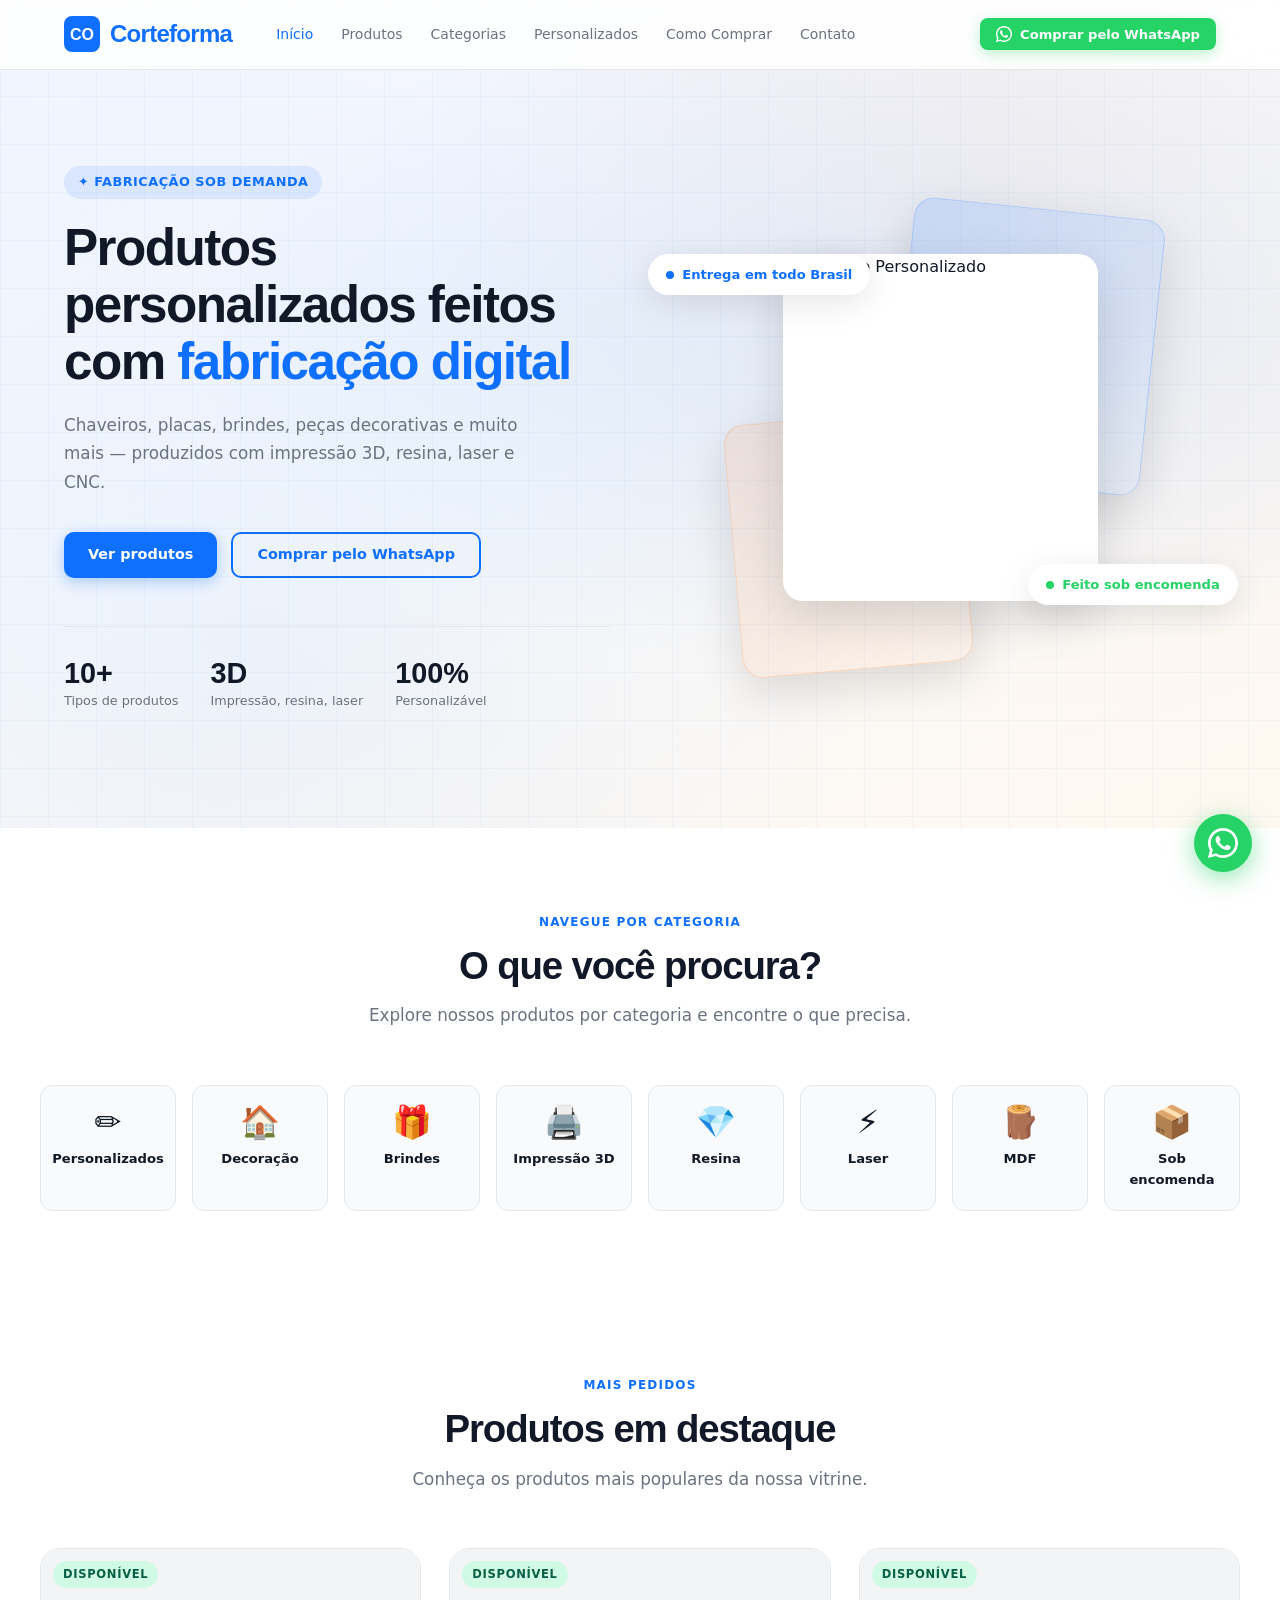
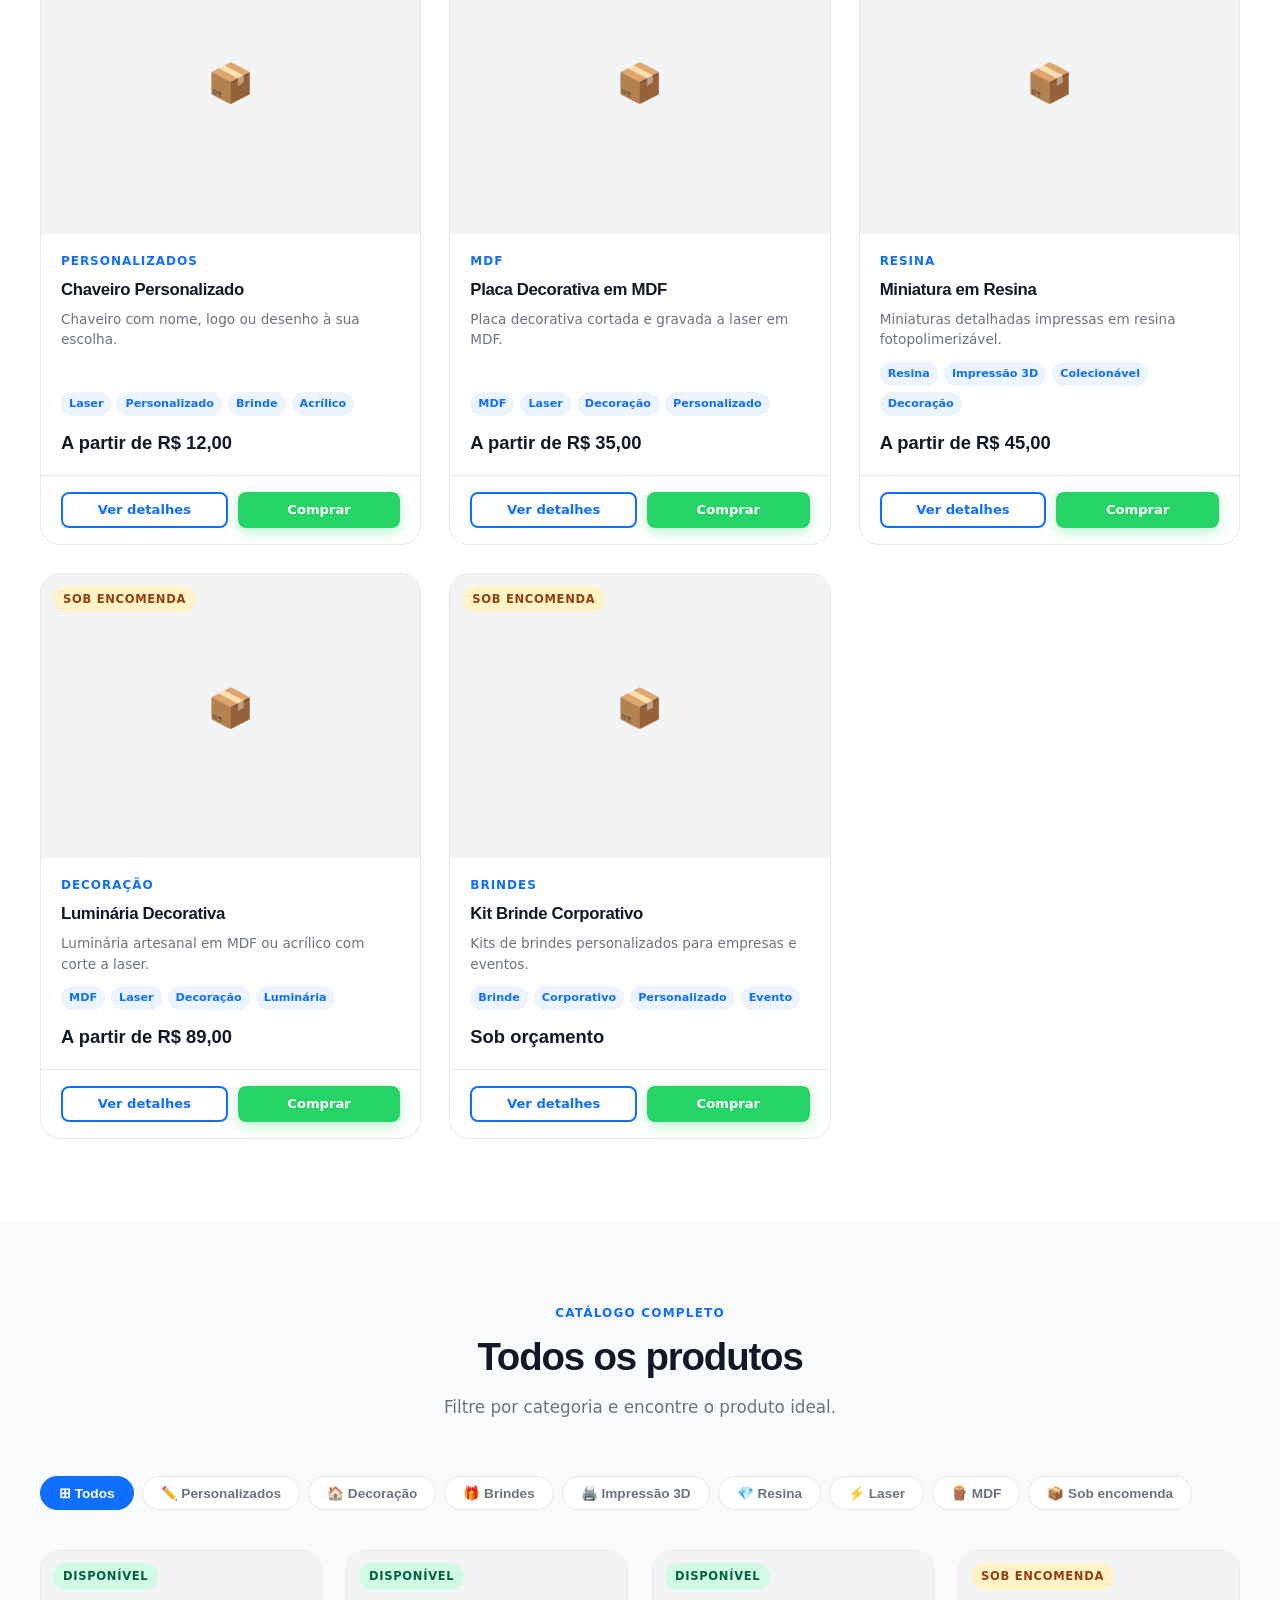
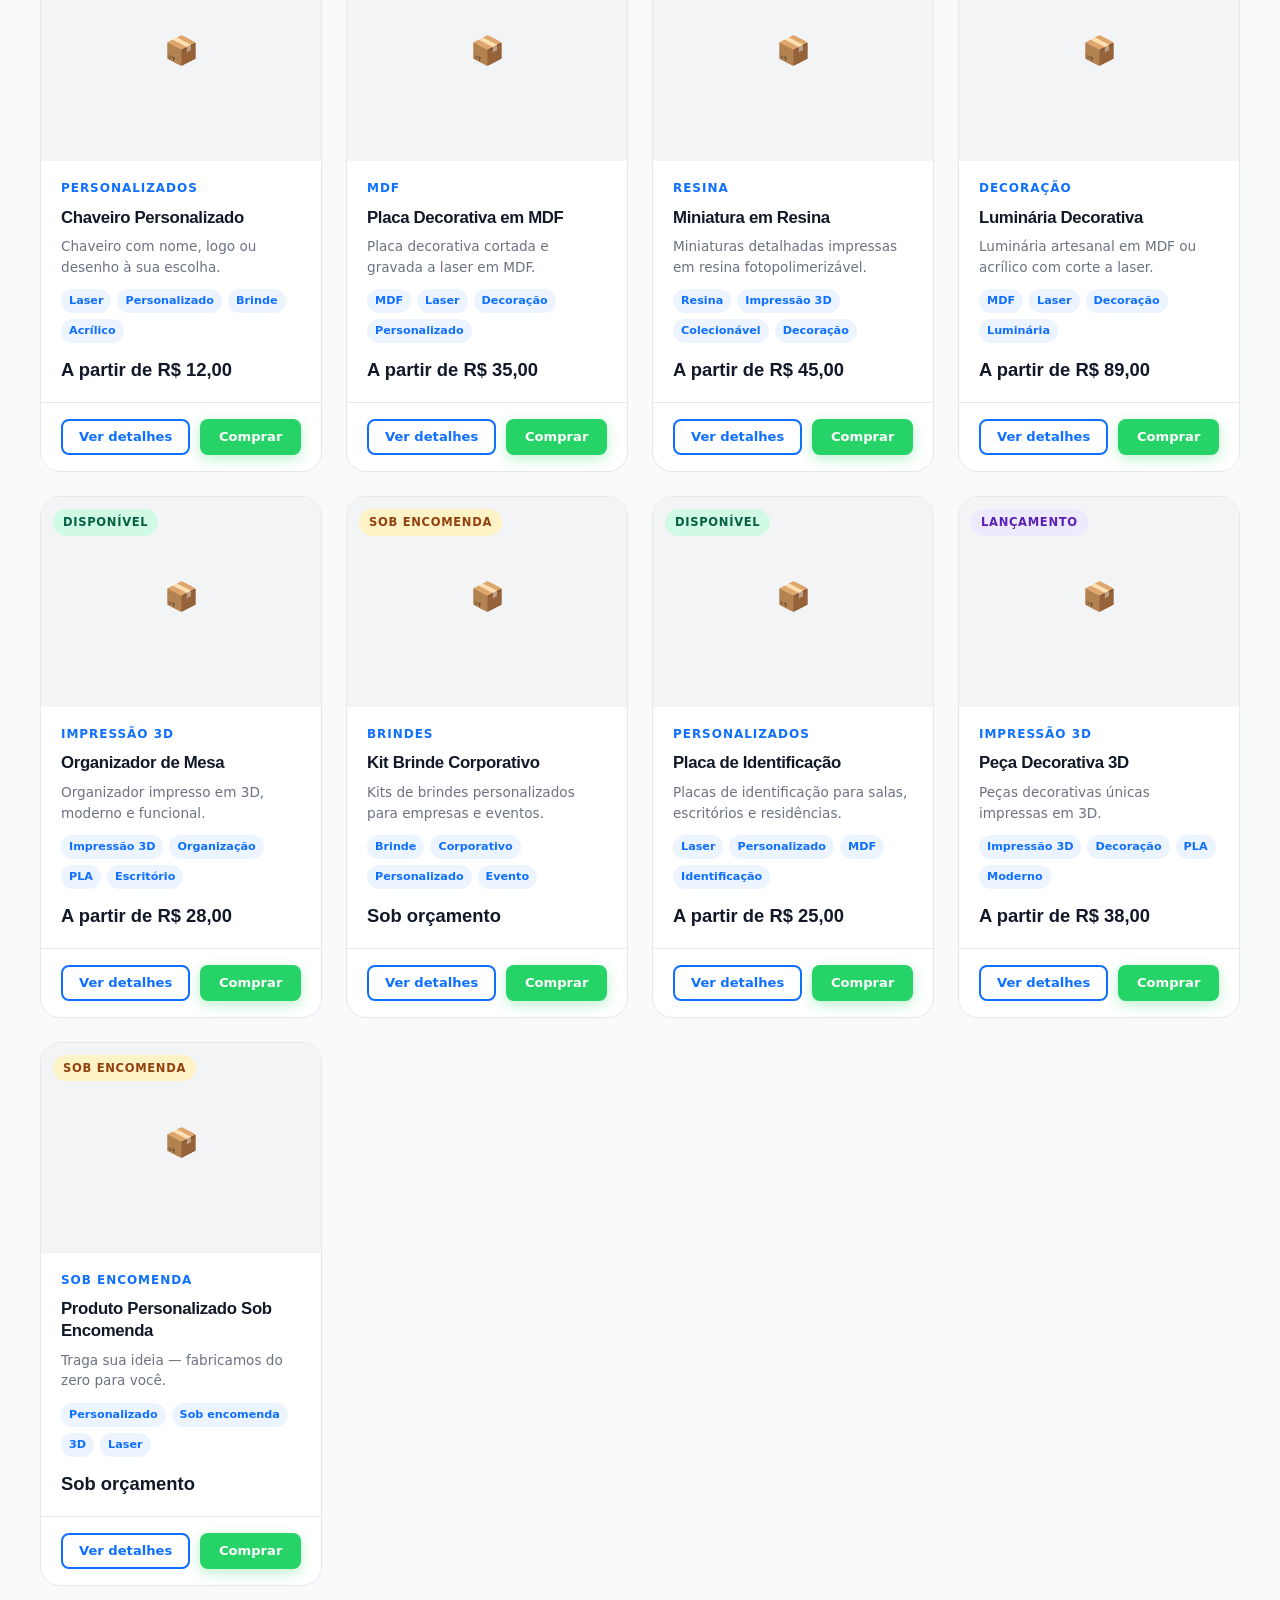
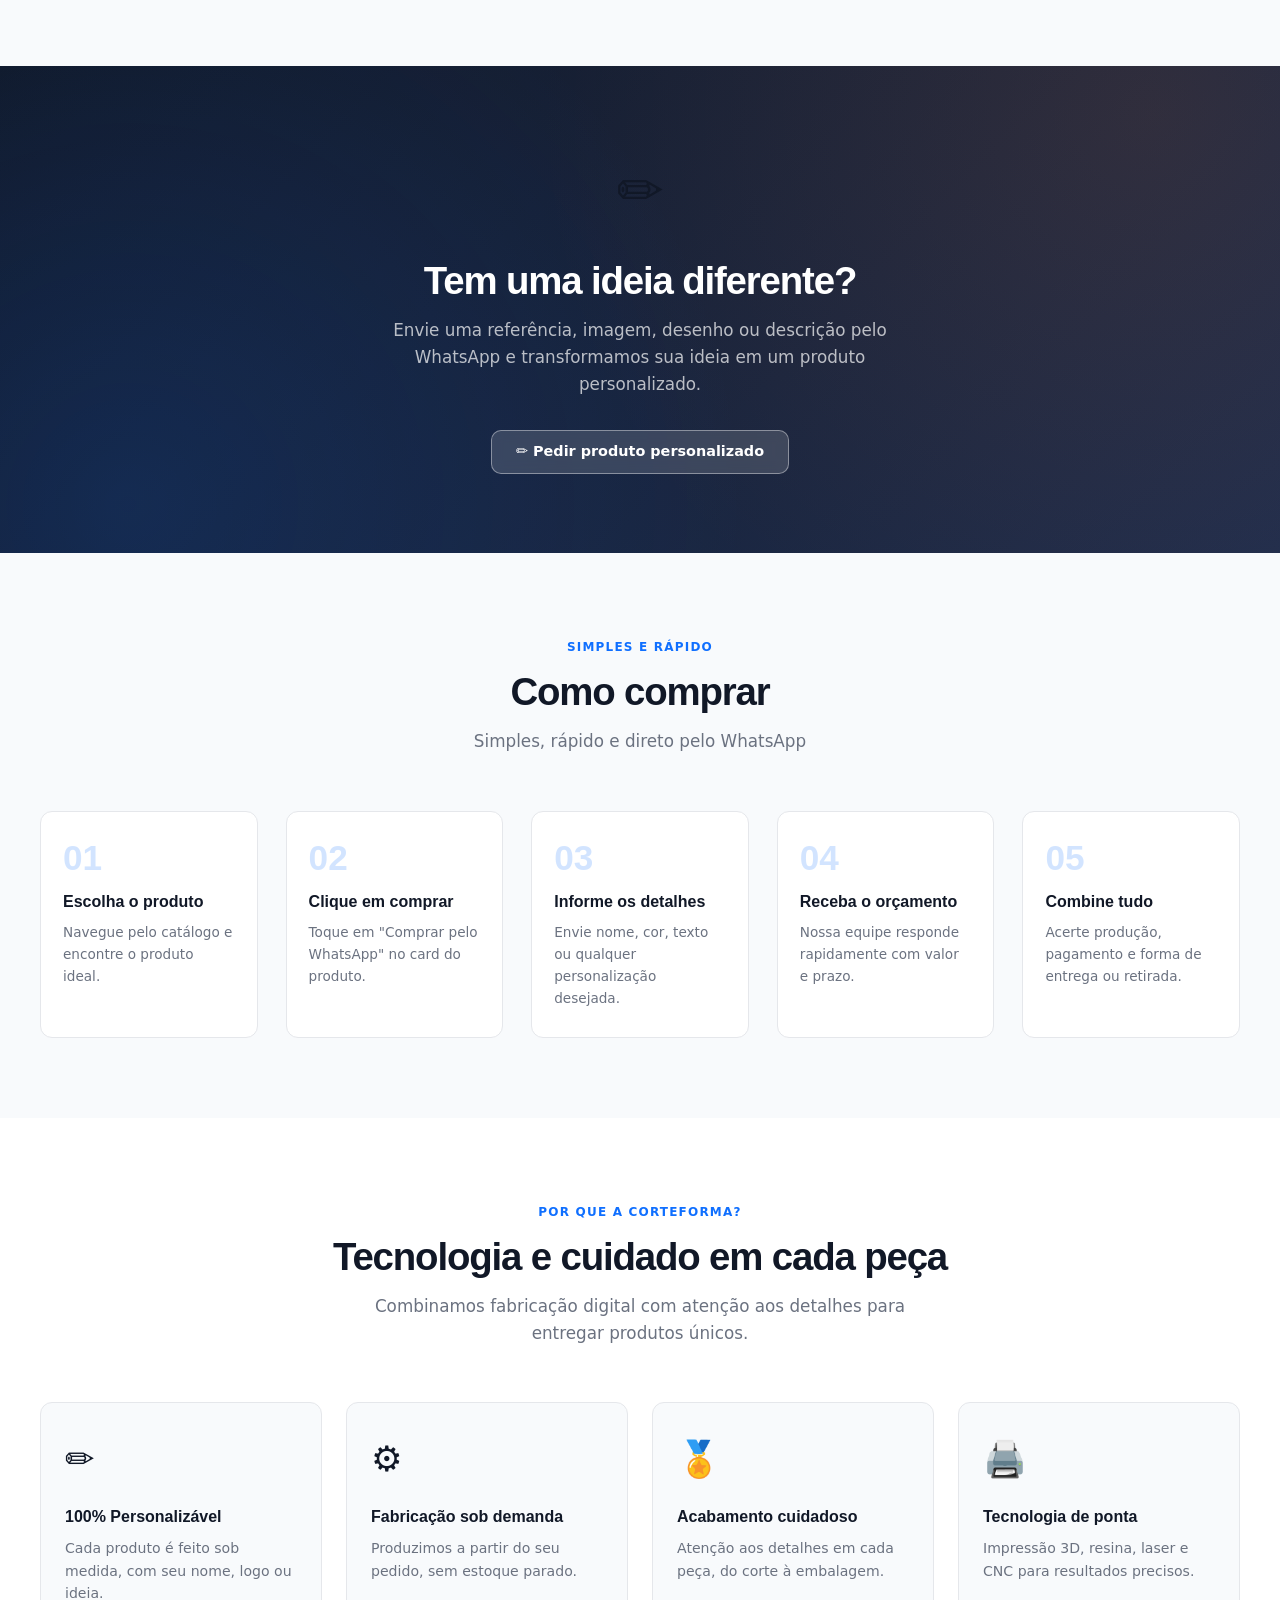
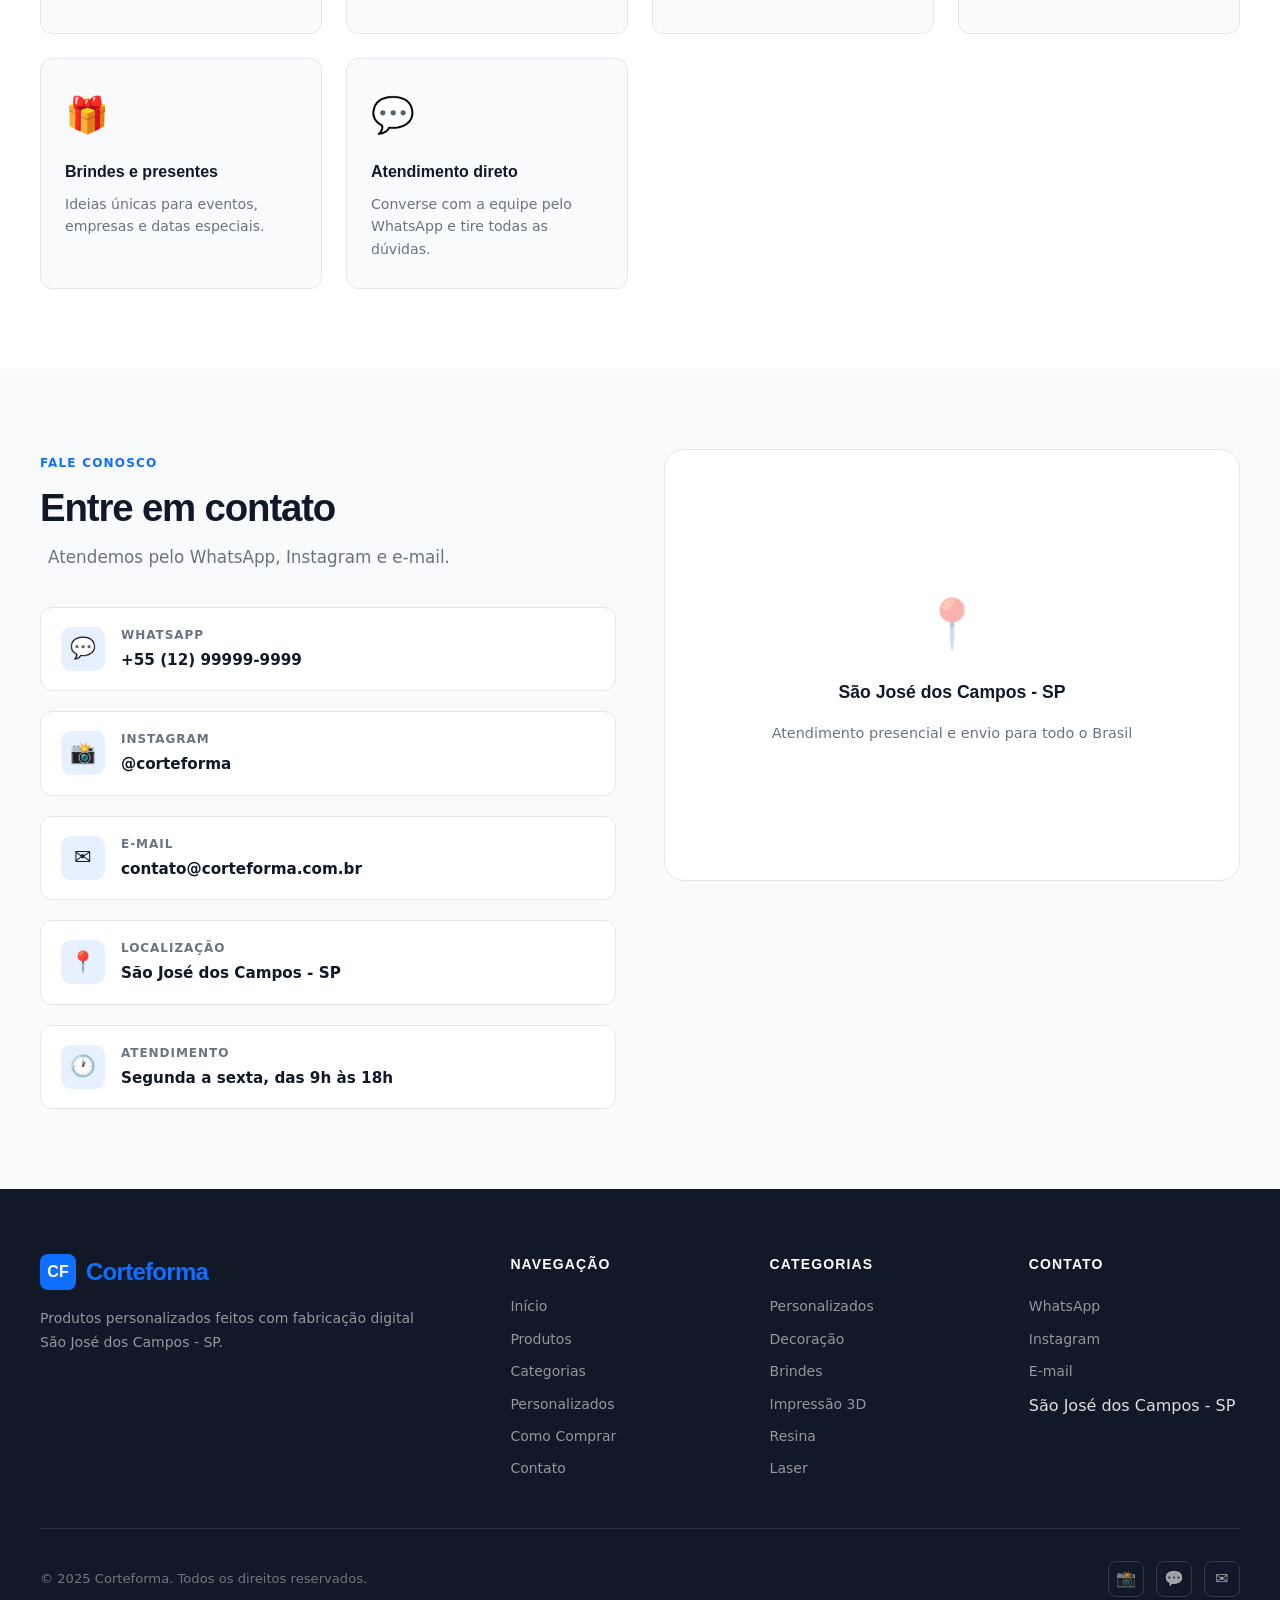
==== index.html @ 69edaf8f "Add files via upload" ====
<!DOCTYPE html>
<html lang="pt-BR">
<head>
  <meta charset="UTF-8">
  <meta name="viewport" content="width=device-width, initial-scale=1.0">

  <!-- SEO: O título e description são preenchidos pelo script.js a partir do config.js -->
  <title>Corteforma — Produtos personalizados com fabricação digital</title>
  <meta name="description" content="Chaveiros, placas, brindes, peças decorativas e produtos personalizados. Fabricados com impressão 3D, resina, laser e CNC em São José dos Campos - SP.">
  <meta name="theme-color" content="#0f6fff">

  <!-- Open Graph (redes sociais) -->
  <meta property="og:title"       content="Corteforma — Produtos personalizados">
  <meta property="og:description" content="Produtos personalizados feitos com fabricação digital. Compre pelo WhatsApp.">
  <meta property="og:type"        content="website">

  <link rel="stylesheet" href="style.css">

  <!--
    CONFIGURAÇÃO: Edite o config.js para alterar todos os textos,
    produtos, cores, contato e muito mais — sem mexer neste HTML.
  -->
  <script src="config.js"></script>
</head>
<body>

<!-- ============================================================
     HEADER FIXO
     ============================================================ -->
<header class="site-header" role="banner">
  <div class="header-inner">

    <!-- Logo (preenchido pelo script.js) -->
    <a href="#inicio" class="logo" id="site-logo" aria-label="Corteforma - início">
      <div class="logo-mark" id="logo-mark">CF</div>
      <span id="logo-name">Corteforma</span>
    </a>

    <!-- Navegação desktop -->
    <nav class="main-nav" role="navigation" aria-label="Menu principal">
      <a href="#inicio">Início</a>
      <a href="#produtos">Produtos</a>
      <a href="#categorias">Categorias</a>
      <a href="#personalizados">Personalizados</a>
      <a href="#como-comprar">Como Comprar</a>
      <a href="#contato">Contato</a>
    </nav>

    <!-- Ações do header -->
    <div class="header-actions">
      <a id="header-whatsapp-btn" href="#" target="_blank" rel="noopener"
         class="btn btn-whatsapp btn-sm">
        <svg width="16" height="16" viewBox="0 0 24 24" fill="currentColor" aria-hidden="true">
          <path d="M17.472 14.382c-.297-.149-1.758-.867-2.03-.967-.273-.099-.471-.148-.67.15-.197.297-.767.966-.94 1.164-.173.199-.347.223-.644.075-.297-.15-1.255-.463-2.39-1.475-.883-.788-1.48-1.761-1.653-2.059-.173-.297-.018-.458.13-.606.134-.133.298-.347.446-.52.149-.174.198-.298.298-.497.099-.198.05-.371-.025-.52-.075-.149-.669-1.612-.916-2.207-.242-.579-.487-.5-.669-.51-.173-.008-.371-.01-.57-.01-.198 0-.52.074-.792.372-.272.297-1.04 1.016-1.04 2.479 0 1.462 1.065 2.875 1.213 3.074.149.198 2.096 3.2 5.077 4.487.709.306 1.262.489 1.694.625.712.227 1.36.195 1.871.118.571-.085 1.758-.719 2.006-1.413.248-.694.248-1.289.173-1.413-.074-.124-.272-.198-.57-.347z"/>
          <path d="M12 0C5.373 0 0 5.373 0 12c0 2.125.554 4.122 1.523 5.854L.057 23.428c-.076.286.196.545.477.461l5.693-1.496A11.948 11.948 0 0 0 12 24c6.627 0 12-5.373 12-12S18.627 0 12 0zm0 21.882a9.877 9.877 0 0 1-5.031-1.376l-.36-.214-3.728.979.995-3.638-.235-.374A9.867 9.867 0 0 1 2.118 12C2.118 6.537 6.537 2.118 12 2.118S21.882 6.537 21.882 12 17.463 21.882 12 21.882z"/>
        </svg>
        Comprar pelo WhatsApp
      </a>
      <!-- Hambúrguer mobile -->
      <button class="hamburger" id="hamburger-btn" aria-label="Abrir menu" aria-expanded="false">
        <span></span><span></span><span></span>
      </button>
    </div>
  </div>
</header>

<!-- Menu mobile (aberto pelo hamburger) -->
<nav class="mobile-nav" id="mobile-nav" role="navigation" aria-label="Menu mobile">
  <a href="#inicio"         onclick="closeMobileNav()">Início</a>
  <a href="#produtos"       onclick="closeMobileNav()">Produtos</a>
  <a href="#categorias"     onclick="closeMobileNav()">Categorias</a>
  <a href="#personalizados" onclick="closeMobileNav()">Personalizados</a>
  <a href="#como-comprar"   onclick="closeMobileNav()">Como Comprar</a>
  <a href="#contato"        onclick="closeMobileNav()">Contato</a>
</nav>

<!-- ============================================================
     HERO / BANNER PRINCIPAL
     ============================================================ -->
<main>
<section class="hero" id="inicio" aria-label="Banner principal">
  <div class="hero-inner">

    <!-- Texto do hero (preenchido pelo script.js) -->
    <div class="hero-content">
      <div class="hero-badge" id="hero-badge">✦ Fabricação sob demanda</div>
      <h1 class="hero-title" id="hero-title">
        Produtos personalizados feitos com <em>fabricação digital</em>
      </h1>
      <p class="hero-subtitle" id="hero-subtitle">
        Chaveiros, placas, brindes, peças decorativas e muito mais —
        produzidos com impressão 3D, resina, laser e CNC.
      </p>
      <div class="hero-actions">
        <a href="#produtos" class="btn btn-primary" id="hero-btn-primary">Ver produtos</a>
        <a href="#" class="btn btn-outline" id="hero-btn-secondary" target="_blank" rel="noopener">
          Comprar pelo WhatsApp
        </a>
      </div>
      <div class="hero-stats">
        <div>
          <div class="hero-stat-value">10+</div>
          <div class="hero-stat-label">Tipos de produtos</div>
        </div>
        <div>
          <div class="hero-stat-value">3D</div>
          <div class="hero-stat-label">Impressão, resina, laser</div>
        </div>
        <div>
          <div class="hero-stat-value">100%</div>
          <div class="hero-stat-label">Personalizável</div>
        </div>
      </div>
    </div>

    <!-- Visual decorativo -->
    <div class="hero-visual" aria-hidden="true">
      <div class="hero-card-stack">
        <div class="hcard hcard-back1"></div>
        <div class="hcard hcard-back2"></div>
        <div class="hcard hcard-main" id="hero-featured-img">
          <!-- Imagem do produto em destaque injetada pelo JS -->
        </div>
      </div>
      <div class="hero-pill hero-pill-1">
        <span class="dot"></span> Feito sob encomenda
      </div>
      <div class="hero-pill hero-pill-2">
        <span class="dot"></span> Entrega em todo Brasil
      </div>
    </div>

  </div>
</section>

<!-- ============================================================
     CATEGORIAS
     ============================================================ -->
<section class="categories-section" id="categorias" aria-label="Categorias de produtos">
  <div class="container">
    <div class="section-header reveal">
      <span class="section-tag">Navegue por categoria</span>
      <h2 class="section-title">O que você procura?</h2>
      <p class="section-subtitle">Explore nossos produtos por categoria e encontre o que precisa.</p>
    </div>
    <!-- Cards de categoria injetados pelo JS -->
    <div class="categories-grid reveal" id="categories-grid"></div>
  </div>
</section>

<!-- ============================================================
     PRODUTOS EM DESTAQUE
     ============================================================ -->
<section class="featured-section" id="destaques" aria-label="Produtos em destaque">
  <div class="container">
    <div class="section-header reveal">
      <span class="section-tag">Mais pedidos</span>
      <h2 class="section-title">Produtos em destaque</h2>
      <p class="section-subtitle">Conheça os produtos mais populares da nossa vitrine.</p>
    </div>
    <!-- Cards injetados pelo JS -->
    <div class="featured-grid reveal" id="featured-grid"></div>
  </div>
</section>

<!-- ============================================================
     TODOS OS PRODUTOS + FILTRO
     ============================================================ -->
<section class="products-section" id="produtos" aria-label="Todos os produtos">
  <div class="container">
    <div class="section-header reveal">
      <span class="section-tag">Catálogo completo</span>
      <h2 class="section-title">Todos os produtos</h2>
      <p class="section-subtitle">Filtre por categoria e encontre o produto ideal.</p>
    </div>
    <!-- Filtros injetados pelo JS -->
    <div class="filter-bar reveal" id="filter-bar" role="group" aria-label="Filtros de categoria"></div>
    <!-- Grid de produtos injetada pelo JS -->
    <div class="products-grid" id="products-grid"></div>
  </div>
</section>

<!-- ============================================================
     SEÇÃO PERSONALIZADOS
     ============================================================ -->
<section class="custom-section" id="personalizados" aria-label="Produto personalizado sob encomenda">
  <div class="container">
    <div class="custom-inner reveal">
      <div class="custom-icon">✏️</div>
      <h2 class="section-title" id="custom-title">Tem uma ideia diferente?</h2>
      <p class="section-subtitle" id="custom-subtitle">
        Envie uma referência, imagem, desenho ou descrição pelo WhatsApp
        e transformamos sua ideia em um produto personalizado.
      </p>
      <a href="#" class="btn btn-ghost" id="custom-btn" target="_blank" rel="noopener">
        ✏️ Pedir produto personalizado
      </a>
    </div>
  </div>
</section>

<!-- ============================================================
     COMO COMPRAR
     ============================================================ -->
<section class="howtobuy-section" id="como-comprar" aria-label="Como comprar">
  <div class="container">
    <div class="section-header reveal">
      <span class="section-tag" id="howtobuy-subtitle-tag">Simples e rápido</span>
      <h2 class="section-title" id="howtobuy-title">Como comprar</h2>
      <p class="section-subtitle" id="howtobuy-subtitle">Compre direto pelo WhatsApp em poucos passos.</p>
    </div>
    <!-- Passos injetados pelo JS -->
    <div class="steps-grid reveal" id="steps-grid"></div>
  </div>
</section>

<!-- ============================================================
     DIFERENCIAIS
     ============================================================ -->
<section class="features-section" id="diferenciais" aria-label="Por que a Corteforma">
  <div class="container">
    <div class="section-header reveal">
      <span class="section-tag">Por que a Corteforma?</span>
      <h2 class="section-title">Tecnologia e cuidado em cada peça</h2>
      <p class="section-subtitle">Combinamos fabricação digital com atenção aos detalhes para entregar produtos únicos.</p>
    </div>
    <!-- Cards injetados pelo JS -->
    <div class="features-grid reveal" id="features-grid"></div>
  </div>
</section>

<!-- ============================================================
     CONTATO
     ============================================================ -->
<section class="contact-section" id="contato" aria-label="Contato">
  <div class="container">
    <div class="contact-grid">
      <div class="contact-left">
        <div class="section-header reveal">
          <span class="section-tag">Fale conosco</span>
          <h2 class="section-title">Entre em contato</h2>
          <p class="section-subtitle">Atendemos pelo WhatsApp, Instagram e e-mail.</p>
        </div>
        <!-- Itens de contato injetados pelo JS -->
        <div class="contact-items reveal" id="contact-items"></div>
      </div>
      <div class="contact-map reveal" aria-label="Localização">
        <div class="contact-map-icon">📍</div>
        <div class="contact-map-city" id="contact-city">São José dos Campos - SP</div>
        <div class="contact-map-text">Atendimento presencial e envio para todo o Brasil</div>
      </div>
    </div>
  </div>
</section>

</main>

<!-- ============================================================
     RODAPÉ
     ============================================================ -->
<footer class="site-footer" role="contentinfo">
  <div class="footer-inner">
    <div class="footer-top">

      <div class="footer-brand">
        <a href="#inicio" class="logo" id="footer-logo" aria-label="Corteforma">
          <div class="logo-mark">CF</div>
          <span id="footer-company-name">Corteforma</span>
        </a>
        <p class="footer-tagline" id="footer-tagline">
          Produtos personalizados feitos com fabricação digital.<br>
          São José dos Campos - SP.
        </p>
      </div>

      <div>
        <div class="footer-col-title">Navegação</div>
        <div class="footer-links">
          <a href="#inicio">Início</a>
          <a href="#produtos">Produtos</a>
          <a href="#categorias">Categorias</a>
          <a href="#personalizados">Personalizados</a>
          <a href="#como-comprar">Como Comprar</a>
          <a href="#contato">Contato</a>
        </div>
      </div>

      <div>
        <div class="footer-col-title">Categorias</div>
        <div class="footer-links" id="footer-categories"></div>
      </div>

      <div>
        <div class="footer-col-title">Contato</div>
        <div class="footer-links" id="footer-contact-links"></div>
      </div>

    </div>

    <div class="footer-bottom">
      <div class="footer-copy" id="footer-copy">© 2025 Corteforma. Todos os direitos reservados.</div>
      <div class="footer-social" id="footer-social" aria-label="Redes sociais"></div>
    </div>

  </div>
</footer>

<!-- ============================================================
     MODAL DE DETALHES DO PRODUTO
     ============================================================ -->
<div class="modal-overlay" id="product-modal" role="dialog" aria-modal="true" aria-label="Detalhes do produto">
  <div class="modal-box">
    <button class="modal-close" id="modal-close-btn" aria-label="Fechar">✕</button>
    <div class="modal-inner">
      <div class="modal-img">
        <img id="modal-img" src="" alt="">
      </div>
      <div class="modal-info">
        <div class="modal-cat" id="modal-cat"></div>
        <div class="modal-name" id="modal-name"></div>
        <div class="modal-price" id="modal-price"></div>
        <div class="modal-desc" id="modal-desc"></div>
        <div class="modal-meta">
          <div class="modal-meta-row">
            <span class="modal-meta-label">Prazo:</span>
            <span class="modal-meta-val" id="modal-deadline"></span>
          </div>
          <div class="modal-meta-row">
            <span class="modal-meta-label">Status:</span>
            <span class="modal-meta-val" id="modal-status"></span>
          </div>
          <div class="modal-meta-row">
            <span class="modal-meta-label">Tags:</span>
            <div class="modal-tags" id="modal-tags"></div>
          </div>
        </div>
        <div class="modal-actions">
          <a href="#" class="btn btn-whatsapp" id="modal-whatsapp-btn" target="_blank" rel="noopener">
            <svg width="18" height="18" viewBox="0 0 24 24" fill="currentColor" aria-hidden="true">
              <path d="M17.472 14.382c-.297-.149-1.758-.867-2.03-.967-.273-.099-.471-.148-.67.15-.197.297-.767.966-.94 1.164-.173.199-.347.223-.644.075-.297-.15-1.255-.463-2.39-1.475-.883-.788-1.48-1.761-1.653-2.059-.173-.297-.018-.458.13-.606.134-.133.298-.347.446-.52.149-.174.198-.298.298-.497.099-.198.05-.371-.025-.52-.075-.149-.669-1.612-.916-2.207-.242-.579-.487-.5-.669-.51-.173-.008-.371-.01-.57-.01-.198 0-.52.074-.792.372-.272.297-1.04 1.016-1.04 2.479 0 1.462 1.065 2.875 1.213 3.074.149.198 2.096 3.2 5.077 4.487.709.306 1.262.489 1.694.625.712.227 1.36.195 1.871.118.571-.085 1.758-.719 2.006-1.413.248-.694.248-1.289.173-1.413-.074-.124-.272-.198-.57-.347z"/>
              <path d="M12 0C5.373 0 0 5.373 0 12c0 2.125.554 4.122 1.523 5.854L.057 23.428c-.076.286.196.545.477.461l5.693-1.496A11.948 11.948 0 0 0 12 24c6.627 0 12-5.373 12-12S18.627 0 12 0zm0 21.882a9.877 9.877 0 0 1-5.031-1.376l-.36-.214-3.728.979.995-3.638-.235-.374A9.867 9.867 0 0 1 2.118 12C2.118 6.537 6.537 2.118 12 2.118S21.882 6.537 21.882 12 17.463 21.882 12 21.882z"/>
            </svg>
            Comprar pelo WhatsApp
          </a>
          <button class="btn btn-outline btn-sm" id="modal-close-btn2" aria-label="Fechar detalhes">
            Fechar
          </button>
        </div>
      </div>
    </div>
  </div>
</div>

<!-- Botão flutuante WhatsApp -->
<a href="#" class="whatsapp-float" id="whatsapp-float-btn" target="_blank" rel="noopener"
   aria-label="Falar no WhatsApp">
  <svg viewBox="0 0 24 24" aria-hidden="true">
    <path d="M17.472 14.382c-.297-.149-1.758-.867-2.03-.967-.273-.099-.471-.148-.67.15-.197.297-.767.966-.94 1.164-.173.199-.347.223-.644.075-.297-.15-1.255-.463-2.39-1.475-.883-.788-1.48-1.761-1.653-2.059-.173-.297-.018-.458.13-.606.134-.133.298-.347.446-.52.149-.174.198-.298.298-.497.099-.198.05-.371-.025-.52-.075-.149-.669-1.612-.916-2.207-.242-.579-.487-.5-.669-.51-.173-.008-.371-.01-.57-.01-.198 0-.52.074-.792.372-.272.297-1.04 1.016-1.04 2.479 0 1.462 1.065 2.875 1.213 3.074.149.198 2.096 3.2 5.077 4.487.709.306 1.262.489 1.694.625.712.227 1.36.195 1.871.118.571-.085 1.758-.719 2.006-1.413.248-.694.248-1.289.173-1.413-.074-.124-.272-.198-.57-.347z"/>
    <path d="M12 0C5.373 0 0 5.373 0 12c0 2.125.554 4.122 1.523 5.854L.057 23.428c-.076.286.196.545.477.461l5.693-1.496A11.948 11.948 0 0 0 12 24c6.627 0 12-5.373 12-12S18.627 0 12 0zm0 21.882a9.877 9.877 0 0 1-5.031-1.376l-.36-.214-3.728.979.995-3.638-.235-.374A9.867 9.867 0 0 1 2.118 12C2.118 6.537 6.537 2.118 12 2.118S21.882 6.537 21.882 12 17.463 21.882 12 21.882z"/>
  </svg>
</a>

<script src="script.js"></script>
</body>
</html>
---- style.css ----
/* ============================================================
   CORTEFORMA — STYLESHEET
   As cores principais são injetadas pelo script.js via
   variáveis CSS. Para alterar cores, edite o config.js.
   ============================================================ */

/* --- RESET & BASE ------------------------------------------- */
*, *::before, *::after {
  box-sizing: border-box;
  margin: 0;
  padding: 0;
}

:root {
  --primary:     #0f6fff;
  --secondary:   #111827;
  --accent:      #25D366;
  --background:  #f8fafc;
  --surface:     #ffffff;
  --text:        #111827;
  --text-muted:  #6b7280;
  --border:      #e5e7eb;
  --radius:      12px;
  --radius-lg:   20px;
  --shadow:      0 2px 16px rgba(0,0,0,0.07);
  --shadow-md:   0 8px 32px rgba(0,0,0,0.10);
  --shadow-lg:   0 16px 48px rgba(0,0,0,0.13);
  --transition:  0.22s cubic-bezier(0.4, 0, 0.2, 1);
  --font-display: 'Syne', 'Montserrat', 'Segoe UI', sans-serif;
  --font-body:    'DM Sans', 'Inter', 'Segoe UI', system-ui, sans-serif;
  --header-h:    70px;
}

html { scroll-behavior: smooth; }

body {
  font-family: var(--font-body);
  background: var(--background);
  color: var(--text);
  line-height: 1.6;
  overflow-x: hidden;
  -webkit-font-smoothing: antialiased;
}

/* Google Fonts */
@import url('https://fonts.googleapis.com/css2?family=Syne:wght@600;700;800&family=DM+Sans:wght@400;500;600&display=swap');

a { color: inherit; text-decoration: none; }
img { max-width: 100%; display: block; }
ul { list-style: none; }

/* --- SCROLLBAR ------------------------------------------- */
::-webkit-scrollbar { width: 6px; }
::-webkit-scrollbar-track { background: var(--background); }
::-webkit-scrollbar-thumb { background: var(--border); border-radius: 99px; }

/* ============================================================
   HEADER
   ============================================================ */
.site-header {
  position: fixed;
  top: 0; left: 0; right: 0;
  height: var(--header-h);
  background: rgba(255,255,255,0.92);
  backdrop-filter: blur(14px);
  -webkit-backdrop-filter: blur(14px);
  border-bottom: 1px solid var(--border);
  z-index: 1000;
  display: flex;
  align-items: center;
}

.header-inner {
  max-width: 1200px;
  margin: 0 auto;
  width: 100%;
  padding: 0 24px;
  display: flex;
  align-items: center;
  gap: 32px;
}

.logo {
  display: flex;
  align-items: center;
  gap: 10px;
  font-family: var(--font-display);
  font-size: 1.5rem;
  font-weight: 800;
  color: var(--secondary);
  letter-spacing: -0.03em;
  flex-shrink: 0;
}

.logo-mark {
  width: 36px; height: 36px;
  background: var(--primary);
  border-radius: 8px;
  display: flex;
  align-items: center;
  justify-content: center;
  color: #fff;
  font-size: 1rem;
  font-weight: 800;
  letter-spacing: 0;
}

.logo span { color: var(--primary); }

/* NAV */
.main-nav { display: flex; align-items: center; gap: 4px; flex: 1; }

.main-nav a {
  font-size: 0.875rem;
  font-weight: 500;
  color: var(--text-muted);
  padding: 8px 12px;
  border-radius: 8px;
  transition: color var(--transition), background var(--transition);
  white-space: nowrap;
}

.main-nav a:hover {
  color: var(--primary);
  background: rgba(15, 111, 255, 0.06);
}

.header-actions {
  display: flex;
  align-items: center;
  gap: 12px;
  margin-left: auto;
  flex-shrink: 0;
}

/* HAMBURGER */
.hamburger {
  display: none;
  flex-direction: column;
  gap: 5px;
  background: none;
  border: none;
  cursor: pointer;
  padding: 8px;
  border-radius: 8px;
  transition: background var(--transition);
}
.hamburger:hover { background: var(--background); }
.hamburger span {
  display: block;
  width: 22px; height: 2px;
  background: var(--text);
  border-radius: 2px;
  transition: all var(--transition);
}
.hamburger.active span:nth-child(1) { transform: rotate(45deg) translate(5px, 5px); }
.hamburger.active span:nth-child(2) { opacity: 0; }
.hamburger.active span:nth-child(3) { transform: rotate(-45deg) translate(5px, -5px); }

/* MOBILE NAV DRAWER */
.mobile-nav {
  display: none;
  position: fixed;
  top: var(--header-h);
  left: 0; right: 0;
  background: var(--surface);
  border-bottom: 1px solid var(--border);
  padding: 16px 24px 24px;
  z-index: 999;
  flex-direction: column;
  gap: 4px;
  animation: slideDown 0.2s ease;
}
.mobile-nav.open { display: flex; }
.mobile-nav a {
  font-size: 1rem;
  font-weight: 500;
  color: var(--text);
  padding: 12px 16px;
  border-radius: 10px;
  transition: background var(--transition), color var(--transition);
}
.mobile-nav a:hover { background: var(--background); color: var(--primary); }

@keyframes slideDown {
  from { opacity: 0; transform: translateY(-8px); }
  to   { opacity: 1; transform: translateY(0); }
}

/* ============================================================
   BUTTONS
   ============================================================ */
.btn {
  display: inline-flex;
  align-items: center;
  gap: 8px;
  font-family: var(--font-body);
  font-size: 0.9rem;
  font-weight: 600;
  padding: 12px 24px;
  border-radius: 10px;
  border: none;
  cursor: pointer;
  transition: all var(--transition);
  white-space: nowrap;
  line-height: 1.2;
}

.btn-primary {
  background: var(--primary);
  color: #fff;
  box-shadow: 0 4px 14px rgba(15, 111, 255, 0.3);
}
.btn-primary:hover {
  transform: translateY(-2px);
  box-shadow: 0 8px 24px rgba(15, 111, 255, 0.4);
  filter: brightness(1.07);
}

.btn-whatsapp {
  background: var(--accent);
  color: #fff;
  box-shadow: 0 4px 14px rgba(37, 211, 102, 0.3);
}
.btn-whatsapp:hover {
  transform: translateY(-2px);
  box-shadow: 0 8px 24px rgba(37, 211, 102, 0.4);
  filter: brightness(1.05);
}

.btn-outline {
  background: transparent;
  color: var(--primary);
  border: 2px solid var(--primary);
}
.btn-outline:hover {
  background: var(--primary);
  color: #fff;
  transform: translateY(-2px);
}

.btn-ghost {
  background: rgba(255,255,255,0.15);
  color: #fff;
  border: 1.5px solid rgba(255,255,255,0.4);
  backdrop-filter: blur(6px);
}
.btn-ghost:hover {
  background: rgba(255,255,255,0.28);
  transform: translateY(-2px);
}

.btn-sm {
  font-size: 0.82rem;
  padding: 8px 16px;
  border-radius: 8px;
}

/* Floating WhatsApp */
.whatsapp-float {
  position: fixed;
  bottom: 28px; right: 28px;
  z-index: 900;
  width: 58px; height: 58px;
  border-radius: 50%;
  background: var(--accent);
  display: flex; align-items: center; justify-content: center;
  box-shadow: 0 6px 24px rgba(37, 211, 102, 0.5);
  cursor: pointer;
  border: none;
  transition: all var(--transition);
}
.whatsapp-float:hover {
  transform: scale(1.1);
  box-shadow: 0 10px 32px rgba(37, 211, 102, 0.6);
}
.whatsapp-float svg { width: 30px; height: 30px; fill: #fff; }

/* ============================================================
   HERO / BANNER
   ============================================================ */
.hero {
  min-height: 92vh;
  padding-top: calc(var(--header-h) + 60px);
  padding-bottom: 80px;
  position: relative;
  background:
    radial-gradient(ellipse 80% 60% at 70% 40%, rgba(15,111,255,0.1) 0%, transparent 70%),
    linear-gradient(160deg, #f0f4ff 0%, #f8fafc 50%, #fff8f0 100%);
  display: flex;
  align-items: center;
  overflow: hidden;
}

.hero::before {
  content: '';
  position: absolute;
  inset: 0;
  background-image:
    radial-gradient(circle at 20% 80%, rgba(15,111,255,0.06) 0%, transparent 50%),
    radial-gradient(circle at 80% 20%, rgba(249,115,22,0.05) 0%, transparent 50%);
  pointer-events: none;
}

/* Decorative grid */
.hero::after {
  content: '';
  position: absolute;
  inset: 0;
  background-image:
    linear-gradient(rgba(15,111,255,0.04) 1px, transparent 1px),
    linear-gradient(90deg, rgba(15,111,255,0.04) 1px, transparent 1px);
  background-size: 48px 48px;
  pointer-events: none;
}

.hero-inner {
  max-width: 1200px;
  margin: 0 auto;
  width: 100%;
  padding: 0 24px;
  display: grid;
  grid-template-columns: 1fr 1fr;
  gap: 60px;
  align-items: center;
  position: relative;
  z-index: 1;
}

.hero-badge {
  display: inline-flex;
  align-items: center;
  gap: 8px;
  font-size: 0.8rem;
  font-weight: 600;
  color: var(--primary);
  background: rgba(15,111,255,0.1);
  padding: 6px 14px;
  border-radius: 99px;
  margin-bottom: 20px;
  letter-spacing: 0.04em;
  text-transform: uppercase;
}

.hero-title {
  font-family: var(--font-display);
  font-size: clamp(2rem, 4vw, 3.2rem);
  font-weight: 800;
  line-height: 1.12;
  letter-spacing: -0.03em;
  color: var(--secondary);
  margin-bottom: 20px;
}

.hero-title em {
  font-style: normal;
  color: var(--primary);
}

.hero-subtitle {
  font-size: 1.05rem;
  color: var(--text-muted);
  line-height: 1.7;
  margin-bottom: 36px;
  max-width: 480px;
}

.hero-actions { display: flex; gap: 14px; flex-wrap: wrap; }

.hero-stats {
  display: flex;
  gap: 32px;
  margin-top: 48px;
  padding-top: 32px;
  border-top: 1px solid var(--border);
}

.hero-stat-value {
  font-family: var(--font-display);
  font-size: 1.8rem;
  font-weight: 800;
  color: var(--secondary);
  line-height: 1;
}

.hero-stat-label {
  font-size: 0.8rem;
  color: var(--text-muted);
  margin-top: 4px;
}

/* Hero visual side */
.hero-visual {
  position: relative;
  display: flex;
  align-items: center;
  justify-content: center;
}

.hero-card-stack {
  position: relative;
  width: 100%;
  max-width: 420px;
  aspect-ratio: 1 / 1.1;
}

.hero-card-stack .hcard {
  position: absolute;
  border-radius: var(--radius-lg);
  overflow: hidden;
  box-shadow: var(--shadow-lg);
}

.hcard-main {
  width: 75%;
  height: 75%;
  top: 10%; left: 12%;
  z-index: 3;
  background: var(--surface);
}

.hcard-back1 {
  width: 60%;
  height: 60%;
  top: 0; right: 0;
  z-index: 2;
  background: linear-gradient(135deg, rgba(15,111,255,0.15), rgba(15,111,255,0.05));
  border: 1.5px solid rgba(15,111,255,0.2);
  transform: rotate(6deg);
}

.hcard-back2 {
  width: 55%;
  height: 55%;
  bottom: 0; left: 0;
  z-index: 1;
  background: linear-gradient(135deg, rgba(249,115,22,0.12), rgba(249,115,22,0.04));
  border: 1.5px solid rgba(249,115,22,0.2);
  transform: rotate(-5deg);
}

.hcard-main img {
  width: 100%;
  height: 100%;
  object-fit: cover;
}

.hero-pill {
  position: absolute;
  background: var(--surface);
  border-radius: 99px;
  padding: 10px 18px;
  box-shadow: var(--shadow-md);
  display: flex;
  align-items: center;
  gap: 8px;
  font-size: 0.82rem;
  font-weight: 600;
  white-space: nowrap;
}

.hero-pill-1 { bottom: 14%; right: -4%; z-index: 5; color: var(--accent); }
.hero-pill-2 { top: 10%; left: -4%; z-index: 5; color: var(--primary); }
.hero-pill .dot { width: 8px; height: 8px; border-radius: 50%; background: currentColor; flex-shrink: 0; }

/* ============================================================
   SECTION COMMON
   ============================================================ */
section { padding: 80px 24px; }

.container {
  max-width: 1200px;
  margin: 0 auto;
  width: 100%;
}

.section-header {
  text-align: center;
  margin-bottom: 56px;
}

.section-tag {
  display: inline-block;
  font-size: 0.75rem;
  font-weight: 700;
  text-transform: uppercase;
  letter-spacing: 0.1em;
  color: var(--primary);
  margin-bottom: 12px;
}

.section-title {
  font-family: var(--font-display);
  font-size: clamp(1.7rem, 3vw, 2.6rem);
  font-weight: 800;
  letter-spacing: -0.03em;
  color: var(--secondary);
  line-height: 1.15;
  margin-bottom: 14px;
}

.section-subtitle {
  font-size: 1.05rem;
  color: var(--text-muted);
  max-width: 560px;
  margin: 0 auto;
}

/* ============================================================
   CATEGORIES
   ============================================================ */
.categories-section { background: var(--surface); }

.categories-grid {
  display: grid;
  grid-template-columns: repeat(auto-fill, minmax(130px, 1fr));
  gap: 16px;
}

.category-card {
  background: var(--background);
  border: 1.5px solid var(--border);
  border-radius: var(--radius);
  padding: 20px 14px;
  text-align: center;
  cursor: pointer;
  transition: all var(--transition);
  display: flex;
  flex-direction: column;
  align-items: center;
  gap: 10px;
}

.category-card:hover, .category-card.active {
  border-color: var(--primary);
  background: rgba(15,111,255,0.05);
  transform: translateY(-3px);
  box-shadow: var(--shadow);
}

.category-card .cat-icon {
  font-size: 2rem;
  line-height: 1;
}

.category-card .cat-label {
  font-size: 0.82rem;
  font-weight: 600;
  color: var(--text);
}

.category-card:hover .cat-label,
.category-card.active .cat-label {
  color: var(--primary);
}

/* ============================================================
   PRODUCT CARDS
   ============================================================ */
.products-section { background: var(--background); }
.featured-section  { background: var(--surface); }

/* Filter bar */
.filter-bar {
  display: flex;
  gap: 8px;
  flex-wrap: wrap;
  margin-bottom: 40px;
}

.filter-btn {
  font-size: 0.85rem;
  font-weight: 600;
  padding: 8px 18px;
  border-radius: 99px;
  border: 1.5px solid var(--border);
  background: var(--surface);
  color: var(--text-muted);
  cursor: pointer;
  transition: all var(--transition);
}
.filter-btn:hover, .filter-btn.active {
  background: var(--primary);
  border-color: var(--primary);
  color: #fff;
}

.products-grid {
  display: grid;
  grid-template-columns: repeat(auto-fill, minmax(280px, 1fr));
  gap: 24px;
}

.featured-grid {
  display: grid;
  grid-template-columns: repeat(auto-fill, minmax(300px, 1fr));
  gap: 28px;
}

/* Product card */
.product-card {
  background: var(--surface);
  border: 1.5px solid var(--border);
  border-radius: var(--radius-lg);
  overflow: hidden;
  transition: all var(--transition);
  display: flex;
  flex-direction: column;
  cursor: pointer;
}

.product-card:hover {
  transform: translateY(-5px);
  box-shadow: var(--shadow-lg);
  border-color: rgba(15,111,255,0.2);
}

.product-card-img {
  position: relative;
  aspect-ratio: 4/3;
  overflow: hidden;
  background: var(--background);
}

.product-card-img img {
  width: 100%;
  height: 100%;
  object-fit: cover;
  transition: transform 0.4s ease;
}

.product-card:hover .product-card-img img {
  transform: scale(1.05);
}

.product-badge {
  position: absolute;
  top: 12px; left: 12px;
  font-size: 0.72rem;
  font-weight: 700;
  text-transform: uppercase;
  letter-spacing: 0.06em;
  padding: 4px 10px;
  border-radius: 99px;
}

.badge-disponivel   { background: #d1fae5; color: #065f46; }
.badge-sob-encomenda { background: #fef3c7; color: #92400e; }
.badge-lancamento   { background: #ede9fe; color: #5b21b6; }
.badge-mais-vendido { background: #fee2e2; color: #991b1b; }

.product-card-body {
  padding: 18px 20px;
  flex: 1;
  display: flex;
  flex-direction: column;
  gap: 8px;
}

.product-card-cat {
  font-size: 0.75rem;
  font-weight: 600;
  text-transform: uppercase;
  letter-spacing: 0.08em;
  color: var(--primary);
}

.product-card-name {
  font-family: var(--font-display);
  font-size: 1.05rem;
  font-weight: 700;
  color: var(--secondary);
  letter-spacing: -0.02em;
  line-height: 1.3;
}

.product-card-desc {
  font-size: 0.85rem;
  color: var(--text-muted);
  line-height: 1.5;
  flex: 1;
}

.product-card-tags {
  display: flex;
  gap: 6px;
  flex-wrap: wrap;
  margin-top: 4px;
}

.tag {
  font-size: 0.7rem;
  font-weight: 600;
  color: var(--primary);
  background: rgba(15,111,255,0.08);
  padding: 3px 8px;
  border-radius: 99px;
}

.product-card-price {
  font-family: var(--font-display);
  font-size: 1.15rem;
  font-weight: 800;
  color: var(--secondary);
  margin-top: 4px;
}

.product-card-footer {
  padding: 16px 20px;
  border-top: 1px solid var(--border);
  display: flex;
  gap: 10px;
}

.product-card-footer .btn { flex: 1; justify-content: center; }

/* ============================================================
   MODAL (Product Detail)
   ============================================================ */
.modal-overlay {
  position: fixed;
  inset: 0;
  background: rgba(0,0,0,0.5);
  backdrop-filter: blur(4px);
  z-index: 2000;
  display: flex;
  align-items: center;
  justify-content: center;
  padding: 24px;
  opacity: 0;
  pointer-events: none;
  transition: opacity 0.22s ease;
}

.modal-overlay.open {
  opacity: 1;
  pointer-events: all;
}

.modal-box {
  background: var(--surface);
  border-radius: var(--radius-lg);
  width: 100%;
  max-width: 860px;
  max-height: 90vh;
  overflow-y: auto;
  box-shadow: var(--shadow-lg);
  transform: scale(0.95);
  transition: transform 0.22s ease;
  position: relative;
}

.modal-overlay.open .modal-box { transform: scale(1); }

.modal-close {
  position: absolute;
  top: 16px; right: 16px;
  width: 36px; height: 36px;
  border-radius: 50%;
  border: 1.5px solid var(--border);
  background: var(--surface);
  cursor: pointer;
  display: flex; align-items: center; justify-content: center;
  font-size: 1.1rem;
  color: var(--text-muted);
  transition: all var(--transition);
  z-index: 10;
}
.modal-close:hover { background: var(--background); color: var(--text); }

.modal-inner {
  display: grid;
  grid-template-columns: 1fr 1fr;
  gap: 0;
}

.modal-img {
  background: var(--background);
  border-radius: var(--radius-lg) 0 0 var(--radius-lg);
  overflow: hidden;
  aspect-ratio: 1;
}

.modal-img img { width: 100%; height: 100%; object-fit: cover; }

.modal-info {
  padding: 36px 32px;
  display: flex;
  flex-direction: column;
  gap: 14px;
}

.modal-cat {
  font-size: 0.75rem;
  font-weight: 700;
  text-transform: uppercase;
  letter-spacing: 0.1em;
  color: var(--primary);
}

.modal-name {
  font-family: var(--font-display);
  font-size: 1.6rem;
  font-weight: 800;
  letter-spacing: -0.03em;
  color: var(--secondary);
  line-height: 1.15;
}

.modal-price {
  font-family: var(--font-display);
  font-size: 1.5rem;
  font-weight: 800;
  color: var(--primary);
}

.modal-desc {
  font-size: 0.9rem;
  color: var(--text-muted);
  line-height: 1.7;
}

.modal-meta { display: flex; flex-direction: column; gap: 8px; }

.modal-meta-row {
  display: flex;
  align-items: baseline;
  gap: 8px;
  font-size: 0.85rem;
}

.modal-meta-label {
  font-weight: 600;
  color: var(--text);
  flex-shrink: 0;
  min-width: 80px;
}

.modal-meta-val { color: var(--text-muted); }

.modal-tags { display: flex; gap: 6px; flex-wrap: wrap; margin-top: 4px; }

.modal-actions { display: flex; flex-direction: column; gap: 10px; margin-top: auto; }
.modal-actions .btn { justify-content: center; }

/* ============================================================
   CUSTOM / PERSONALIZED SECTION
   ============================================================ */
.custom-section {
  background: linear-gradient(135deg, var(--secondary) 0%, #1e2d4e 100%);
  position: relative;
  overflow: hidden;
}

.custom-section::before {
  content: '';
  position: absolute;
  inset: 0;
  background-image:
    radial-gradient(circle at 10% 90%, rgba(15,111,255,0.15) 0%, transparent 50%),
    radial-gradient(circle at 90% 10%, rgba(249,115,22,0.1) 0%, transparent 50%);
  pointer-events: none;
}

.custom-inner {
  max-width: 700px;
  margin: 0 auto;
  text-align: center;
  position: relative;
  z-index: 1;
}

.custom-inner .section-title { color: #fff; }
.custom-inner .section-subtitle { color: rgba(255,255,255,0.7); }
.custom-icon { font-size: 3.5rem; margin-bottom: 24px; }

.custom-inner .btn { margin-top: 32px; }

/* ============================================================
   HOW TO BUY
   ============================================================ */
.howtobuy-section { background: var(--background); }

.steps-grid {
  display: grid;
  grid-template-columns: repeat(auto-fill, minmax(200px, 1fr));
  gap: 28px;
}

.step-card {
  background: var(--surface);
  border: 1.5px solid var(--border);
  border-radius: var(--radius);
  padding: 28px 22px;
  position: relative;
  transition: all var(--transition);
}

.step-card:hover {
  border-color: var(--primary);
  transform: translateY(-3px);
  box-shadow: var(--shadow);
}

.step-number {
  font-family: var(--font-display);
  font-size: 2.2rem;
  font-weight: 800;
  color: var(--primary);
  opacity: 0.18;
  line-height: 1;
  margin-bottom: 14px;
}

.step-title {
  font-family: var(--font-display);
  font-size: 1rem;
  font-weight: 700;
  color: var(--secondary);
  margin-bottom: 8px;
}

.step-desc {
  font-size: 0.85rem;
  color: var(--text-muted);
  line-height: 1.6;
}

/* ============================================================
   FEATURES / DIFERENCIAIS
   ============================================================ */
.features-section { background: var(--surface); }

.features-grid {
  display: grid;
  grid-template-columns: repeat(auto-fill, minmax(280px, 1fr));
  gap: 24px;
}

.feature-card {
  background: var(--background);
  border: 1.5px solid var(--border);
  border-radius: var(--radius);
  padding: 28px 24px;
  transition: all var(--transition);
}

.feature-card:hover {
  border-color: var(--primary);
  transform: translateY(-3px);
  box-shadow: var(--shadow);
}

.feature-icon {
  font-size: 2.2rem;
  margin-bottom: 16px;
}

.feature-title {
  font-family: var(--font-display);
  font-size: 1rem;
  font-weight: 700;
  color: var(--secondary);
  margin-bottom: 8px;
}

.feature-desc {
  font-size: 0.88rem;
  color: var(--text-muted);
  line-height: 1.6;
}

/* ============================================================
   CONTACT
   ============================================================ */
.contact-section { background: var(--background); }

.contact-grid {
  display: grid;
  grid-template-columns: 1fr 1fr;
  gap: 48px;
  align-items: start;
}

.contact-left .section-header {
  text-align: left;
  margin-bottom: 36px;
}

.contact-items {
  display: flex;
  flex-direction: column;
  gap: 20px;
}

.contact-item {
  display: flex;
  align-items: center;
  gap: 16px;
  padding: 18px 20px;
  background: var(--surface);
  border: 1.5px solid var(--border);
  border-radius: var(--radius);
  transition: all var(--transition);
  text-decoration: none;
  color: inherit;
}

.contact-item:hover {
  border-color: var(--primary);
  transform: translateX(4px);
}

.contact-item-icon {
  width: 44px; height: 44px;
  border-radius: 10px;
  background: rgba(15,111,255,0.1);
  display: flex;
  align-items: center;
  justify-content: center;
  font-size: 1.3rem;
  flex-shrink: 0;
}

.contact-item-label {
  font-size: 0.75rem;
  font-weight: 600;
  text-transform: uppercase;
  letter-spacing: 0.08em;
  color: var(--text-muted);
  margin-bottom: 3px;
}

.contact-item-value {
  font-size: 0.95rem;
  font-weight: 600;
  color: var(--text);
}

.contact-map {
  background: var(--surface);
  border: 1.5px solid var(--border);
  border-radius: var(--radius-lg);
  overflow: hidden;
  aspect-ratio: 4/3;
  display: flex;
  align-items: center;
  justify-content: center;
  flex-direction: column;
  gap: 16px;
  color: var(--text-muted);
}

.contact-map-icon { font-size: 3rem; opacity: 0.4; }
.contact-map-text { font-size: 0.9rem; font-weight: 500; }
.contact-map-city {
  font-family: var(--font-display);
  font-size: 1.1rem;
  font-weight: 700;
  color: var(--secondary);
}

/* ============================================================
   FOOTER
   ============================================================ */
.site-footer {
  background: var(--secondary);
  color: rgba(255,255,255,0.85);
  padding: 64px 24px 32px;
}

.footer-inner {
  max-width: 1200px;
  margin: 0 auto;
}

.footer-top {
  display: grid;
  grid-template-columns: 2fr 1fr 1fr 1fr;
  gap: 48px;
  padding-bottom: 48px;
  border-bottom: 1px solid rgba(255,255,255,0.1);
  margin-bottom: 32px;
}

.footer-brand .logo {
  color: #fff;
  margin-bottom: 16px;
}

.footer-brand .logo-mark {
  background: var(--primary);
}

.footer-tagline {
  font-size: 0.875rem;
  color: rgba(255,255,255,0.55);
  line-height: 1.7;
}

.footer-col-title {
  font-family: var(--font-display);
  font-size: 0.875rem;
  font-weight: 700;
  color: #fff;
  text-transform: uppercase;
  letter-spacing: 0.08em;
  margin-bottom: 20px;
}

.footer-links {
  display: flex;
  flex-direction: column;
  gap: 10px;
}

.footer-links a {
  font-size: 0.875rem;
  color: rgba(255,255,255,0.55);
  transition: color var(--transition);
}
.footer-links a:hover { color: #fff; }

.footer-bottom {
  display: flex;
  align-items: center;
  justify-content: space-between;
  flex-wrap: wrap;
  gap: 16px;
}

.footer-copy {
  font-size: 0.82rem;
  color: rgba(255,255,255,0.4);
}

.footer-social { display: flex; gap: 12px; }

.footer-social a {
  width: 36px; height: 36px;
  border-radius: 8px;
  border: 1px solid rgba(255,255,255,0.15);
  display: flex; align-items: center; justify-content: center;
  font-size: 1rem;
  color: rgba(255,255,255,0.6);
  transition: all var(--transition);
}

.footer-social a:hover {
  background: var(--primary);
  border-color: var(--primary);
  color: #fff;
}

/* ============================================================
   EMPTY STATE
   ============================================================ */
.empty-state {
  text-align: center;
  padding: 64px 24px;
  color: var(--text-muted);
}
.empty-state-icon { font-size: 3rem; margin-bottom: 16px; }
.empty-state-title { font-size: 1.1rem; font-weight: 600; margin-bottom: 8px; color: var(--text); }
.empty-state-text  { font-size: 0.9rem; }

/* ============================================================
   UTILITY
   ============================================================ */
.visually-hidden { position: absolute; width: 1px; height: 1px; overflow: hidden; clip: rect(0,0,0,0); }
.no-products-msg { grid-column: 1/-1; text-align: center; color: var(--text-muted); padding: 40px; }

/* Scroll reveal */
.reveal {
  opacity: 0;
  transform: translateY(24px);
  transition: opacity 0.5s ease, transform 0.5s ease;
}
.reveal.visible {
  opacity: 1;
  transform: translateY(0);
}

/* ============================================================
   RESPONSIVE
   ============================================================ */
@media (max-width: 1024px) {
  .footer-top { grid-template-columns: 1fr 1fr; }
}

@media (max-width: 768px) {
  :root { --header-h: 60px; }

  .main-nav  { display: none; }
  .hamburger { display: flex; }

  .header-actions .btn-whatsapp { display: none; }

  .hero-inner {
    grid-template-columns: 1fr;
    gap: 40px;
    text-align: center;
  }
  .hero-subtitle { max-width: 100%; }
  .hero-actions { justify-content: center; }
  .hero-stats   { justify-content: center; }
  .hero-visual  { display: none; }

  .modal-inner { grid-template-columns: 1fr; }
  .modal-img { border-radius: var(--radius-lg) var(--radius-lg) 0 0; aspect-ratio: 16/9; }
  .modal-info { padding: 24px 20px; }

  .contact-grid { grid-template-columns: 1fr; }
  .contact-left .section-header { text-align: center; }

  .footer-top { grid-template-columns: 1fr; gap: 32px; }

  .categories-grid { grid-template-columns: repeat(auto-fill, minmax(100px, 1fr)); }
  .steps-grid      { grid-template-columns: 1fr 1fr; }

  section { padding: 56px 20px; }
}

@media (max-width: 480px) {
  .steps-grid { grid-template-columns: 1fr; }
  .products-grid { grid-template-columns: 1fr; }
  .hero-actions { flex-direction: column; align-items: stretch; }
  .hero-actions .btn { justify-content: center; }
  .filter-bar { gap: 6px; }
}
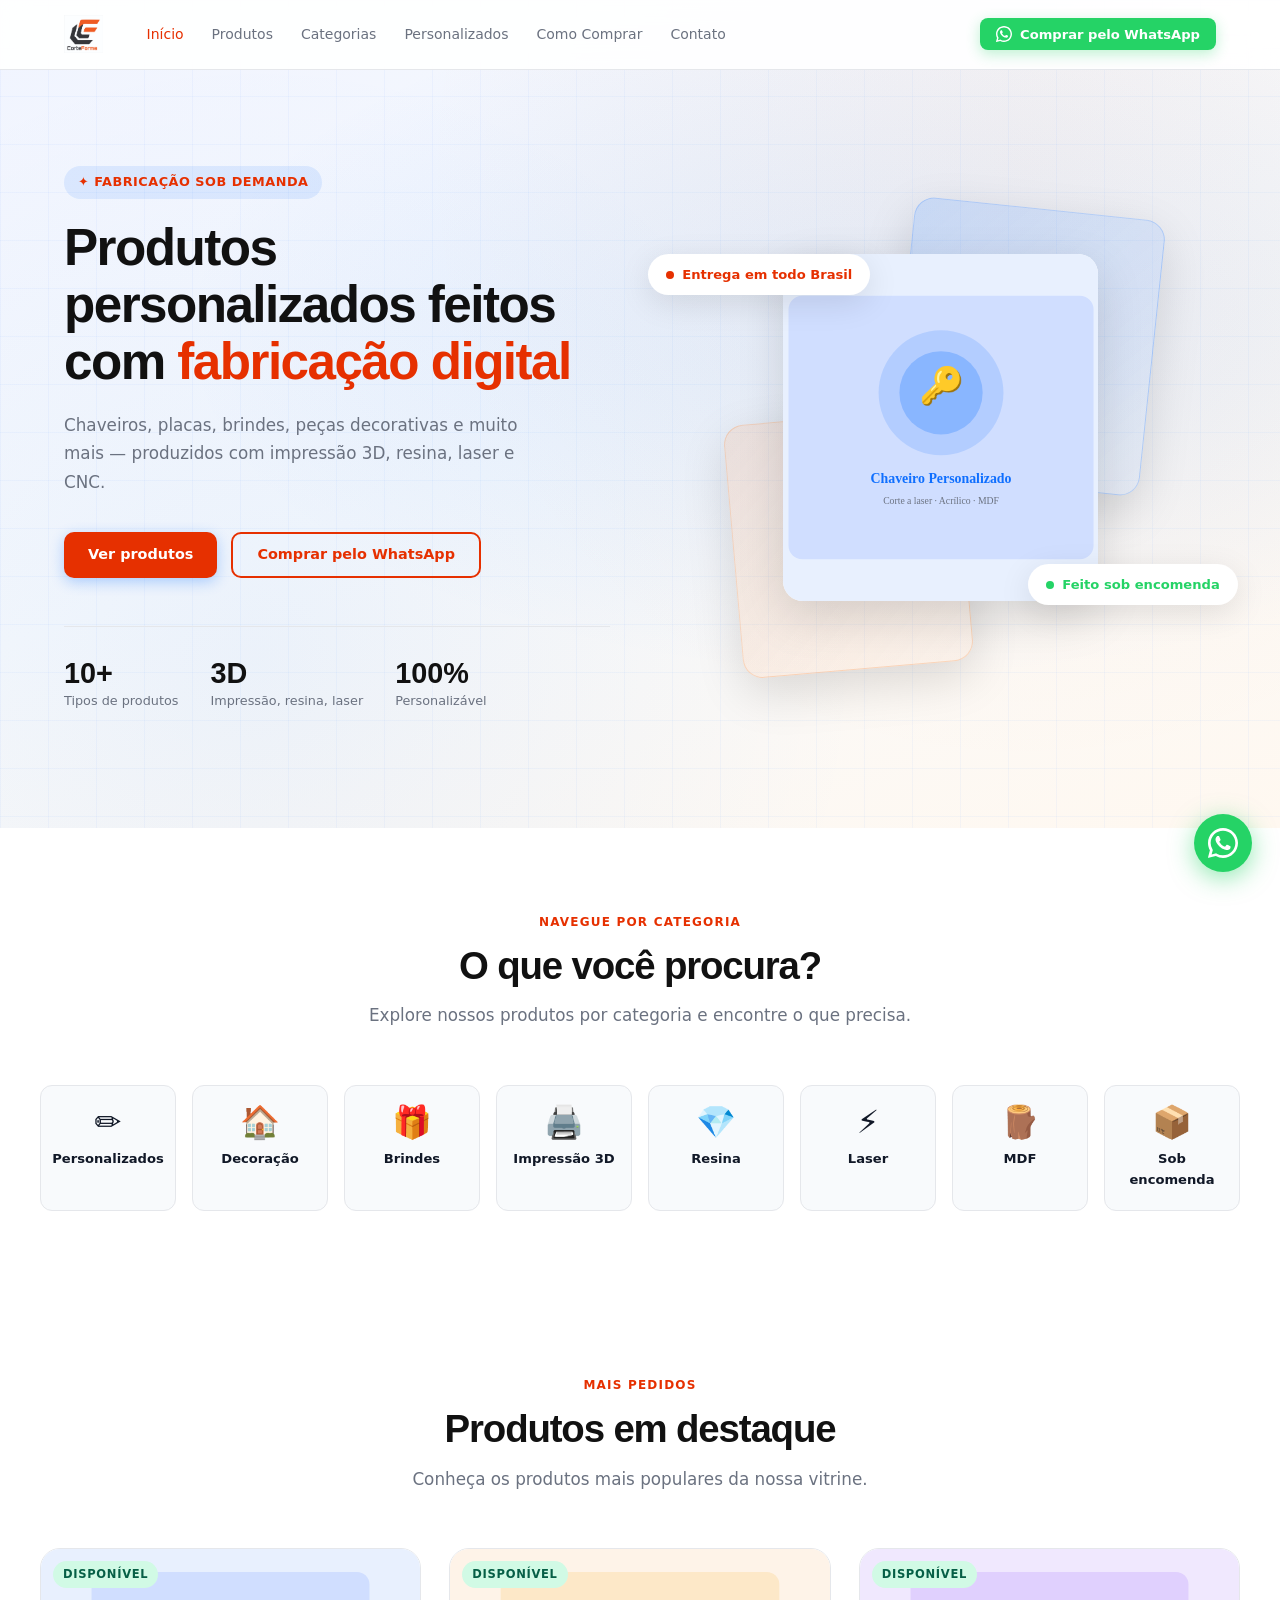
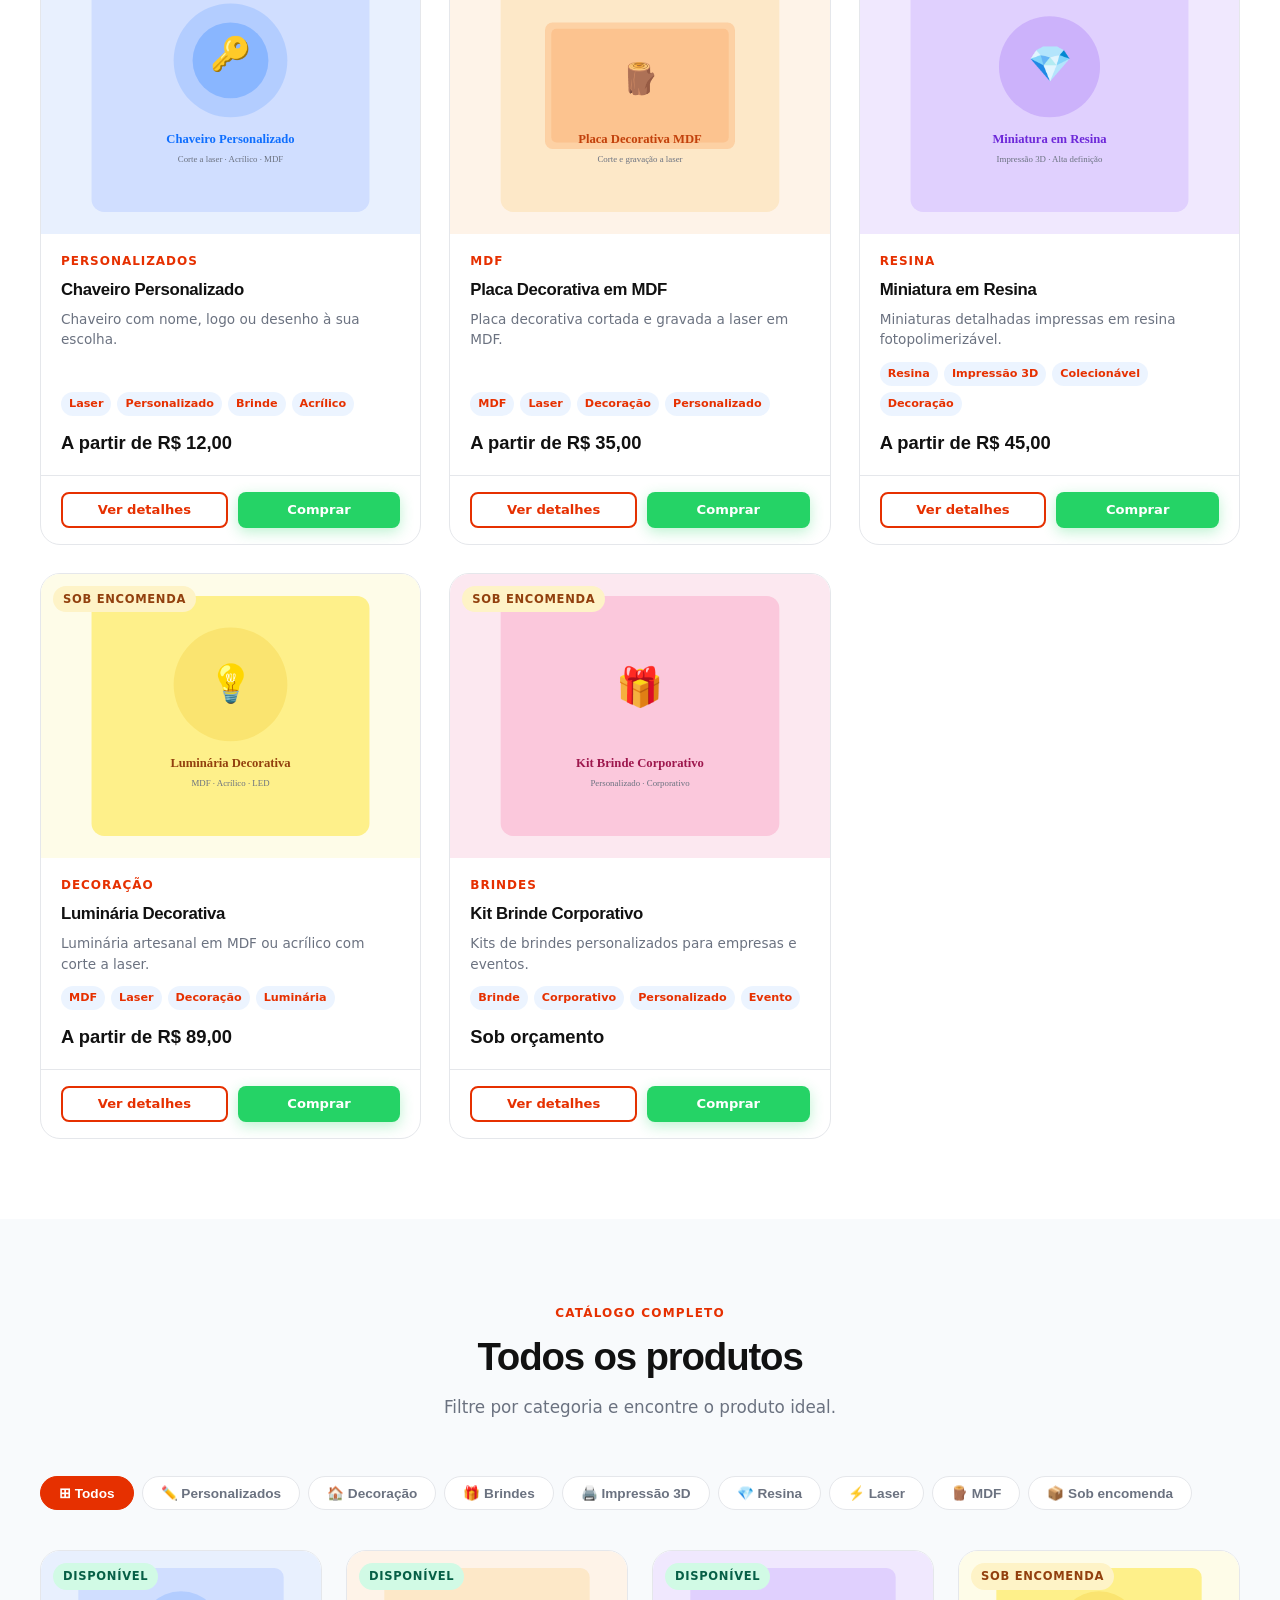
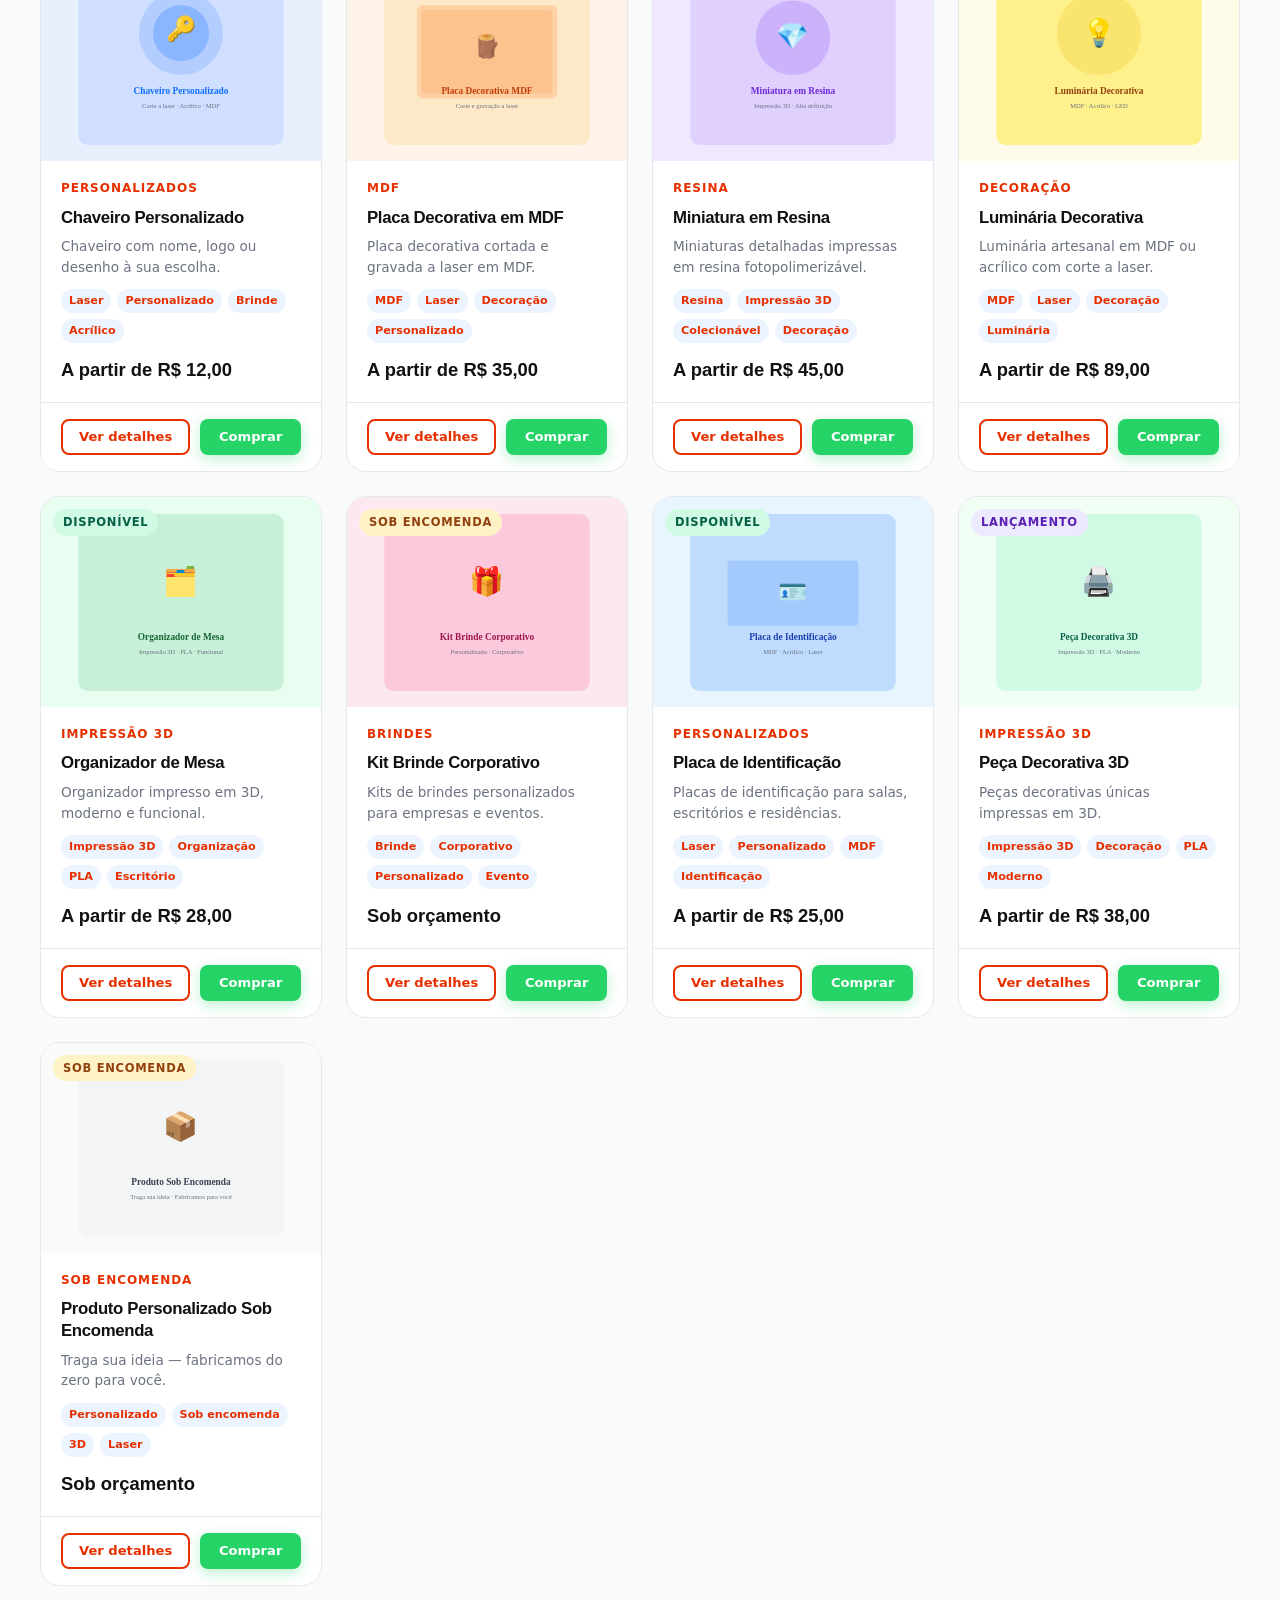
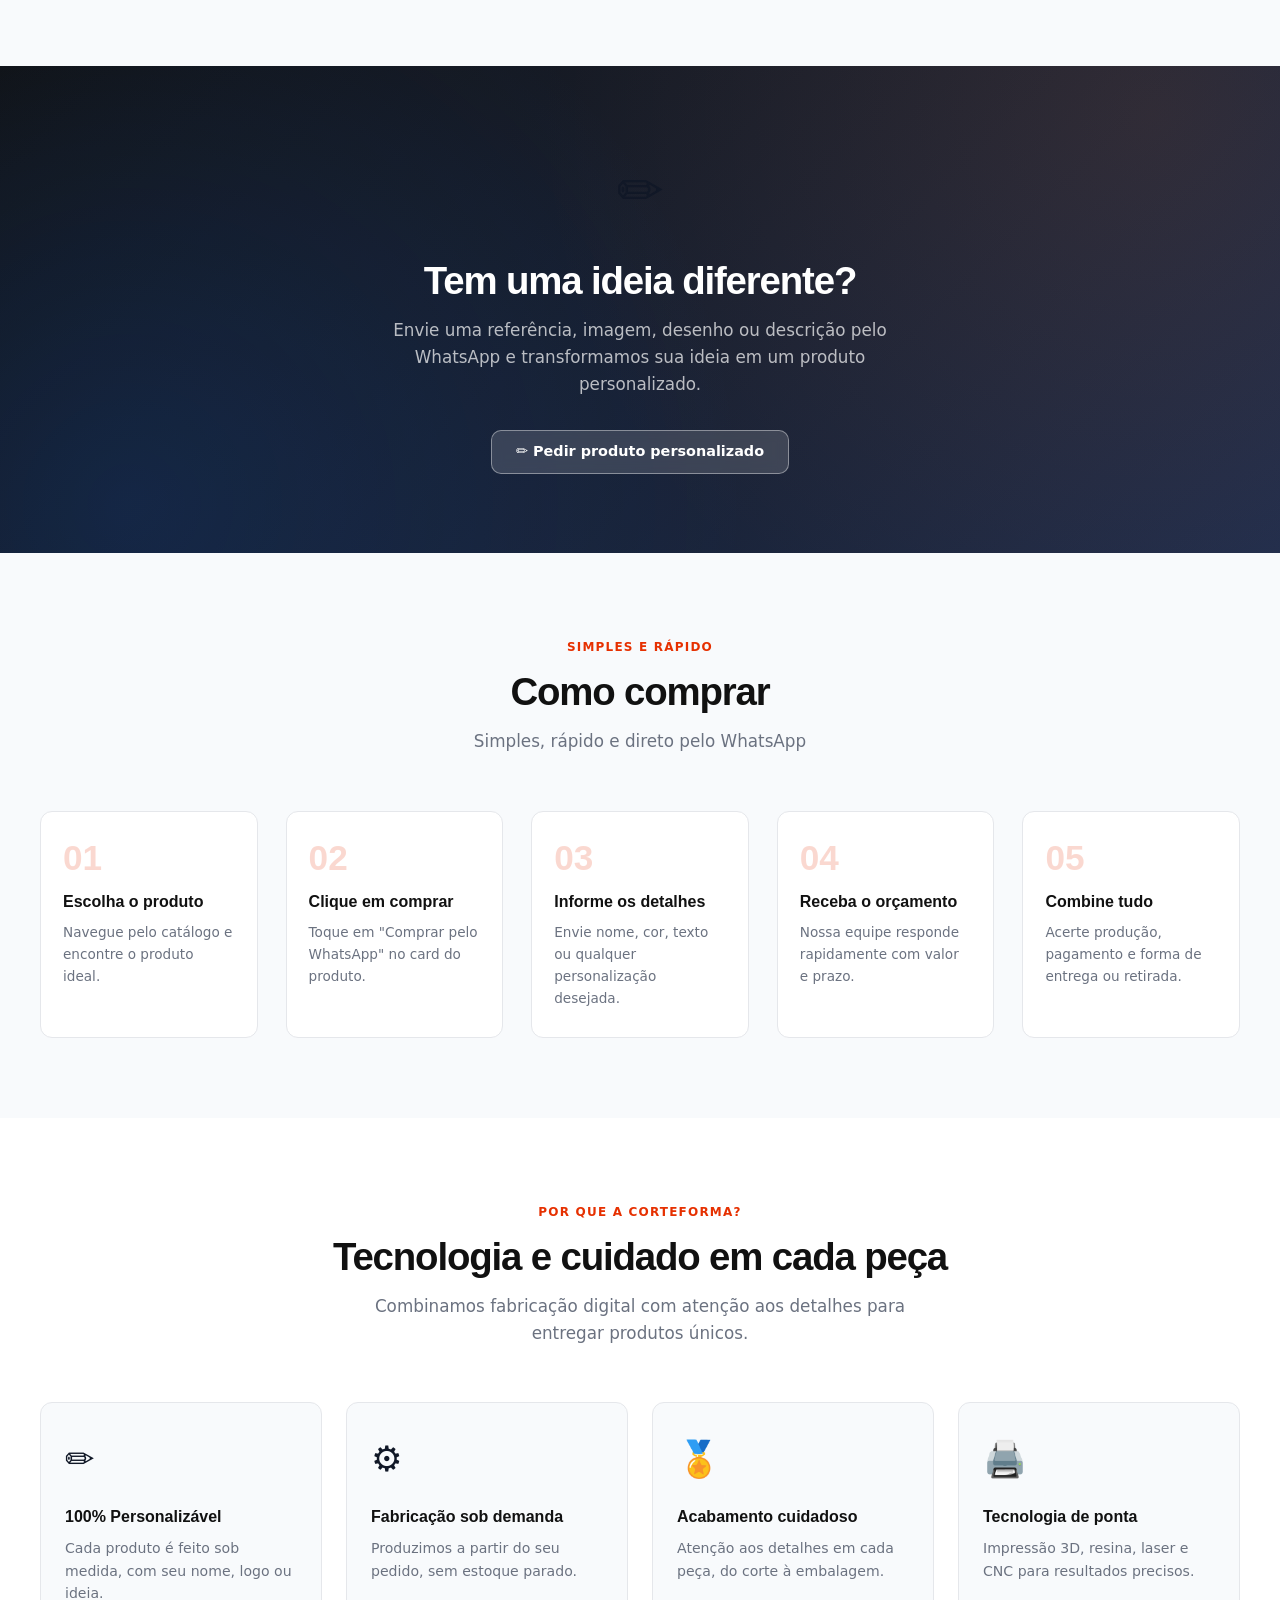
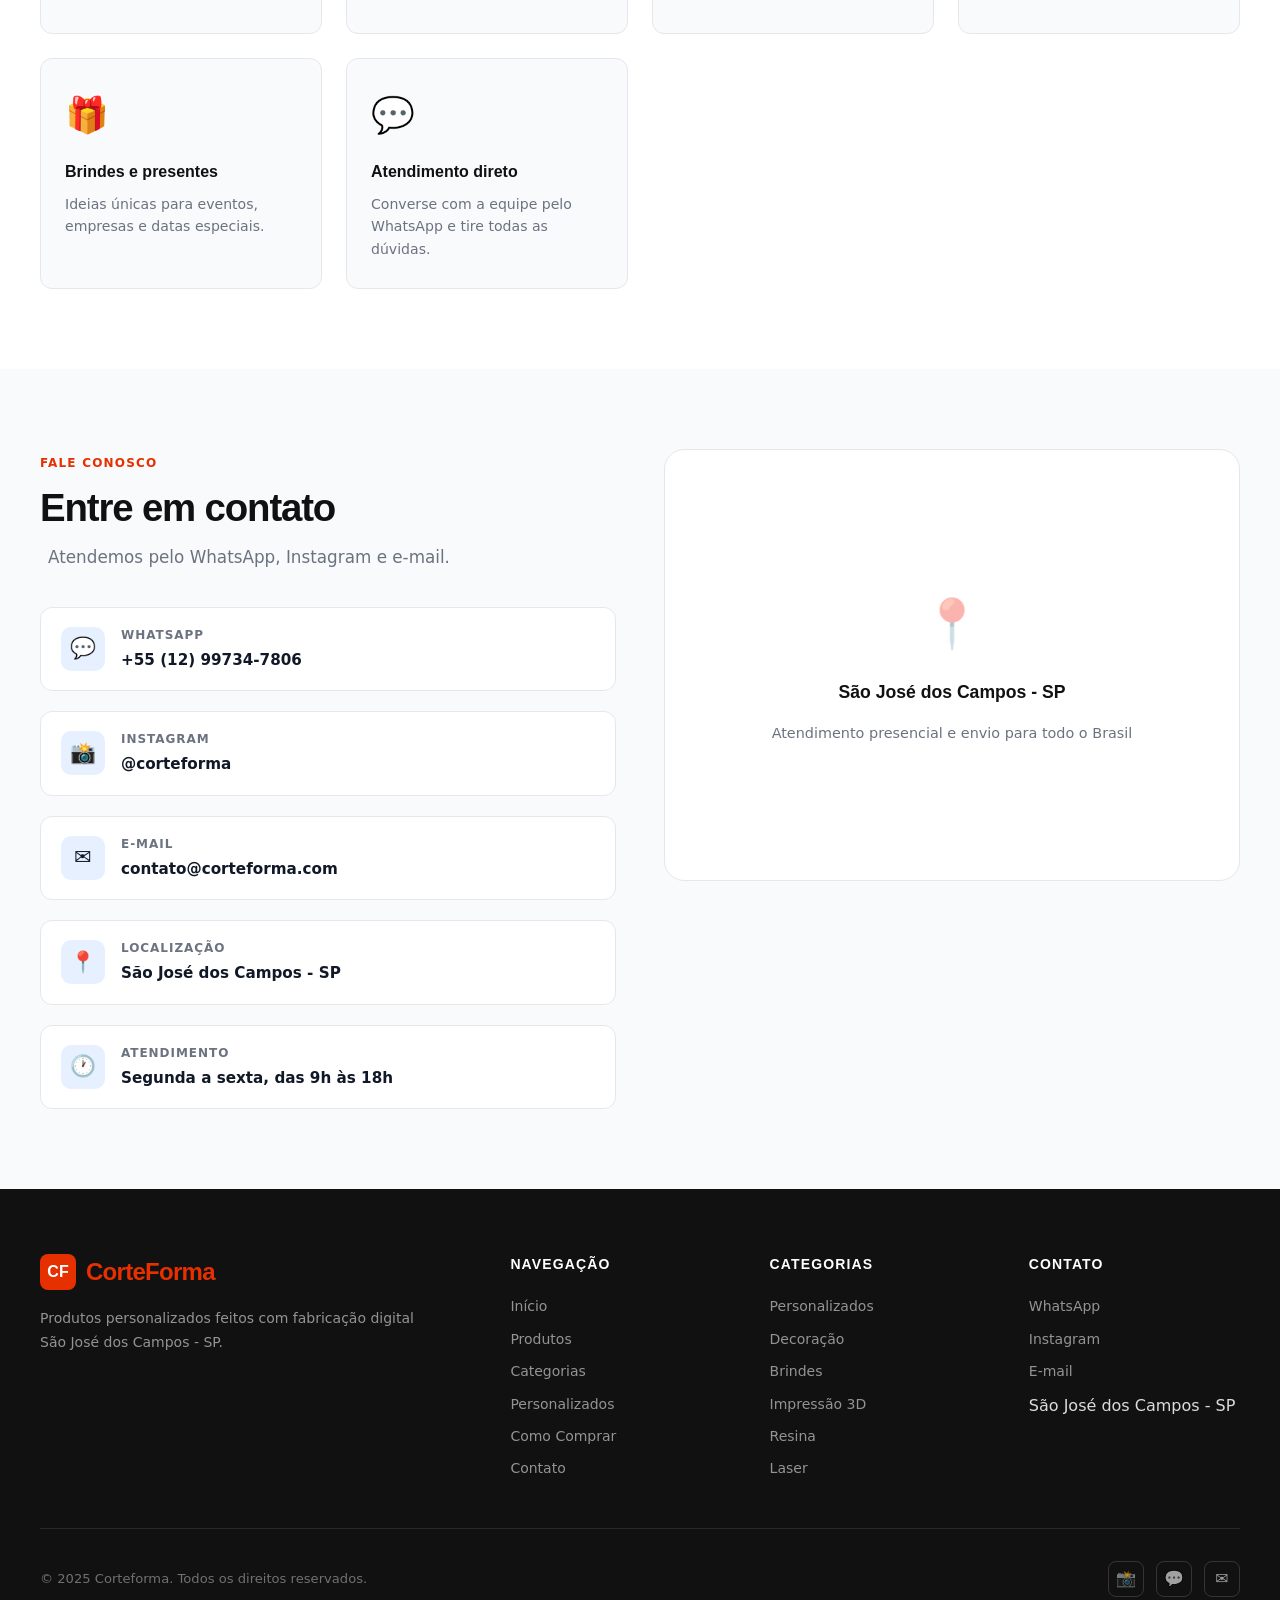
==== commit 20e516bc: "update icone" ====
--- a/index.html
+++ b/index.html
@@ -7,7 +7,12 @@
   <!-- SEO: O título e description são preenchidos pelo script.js a partir do config.js -->
   <title>Corteforma — Produtos personalizados com fabricação digital</title>
   <meta name="description" content="Chaveiros, placas, brindes, peças decorativas e produtos personalizados. Fabricados com impressão 3D, resina, laser e CNC em São José dos Campos - SP.">
-  <meta name="theme-color" content="#0f6fff">
+  <meta name="theme-color" content="#e63000">
+
+  <!-- Favicon -->
+  <link rel="icon" type="image/svg+xml" href="assets/favicon.svg">
+  <link rel="shortcut icon" href="assets/favicon.svg">
+  <link rel="apple-touch-icon" href="assets/favicon.svg">
 
   <!-- Open Graph (redes sociais) -->
   <meta property="og:title"       content="Corteforma — Produtos personalizados">
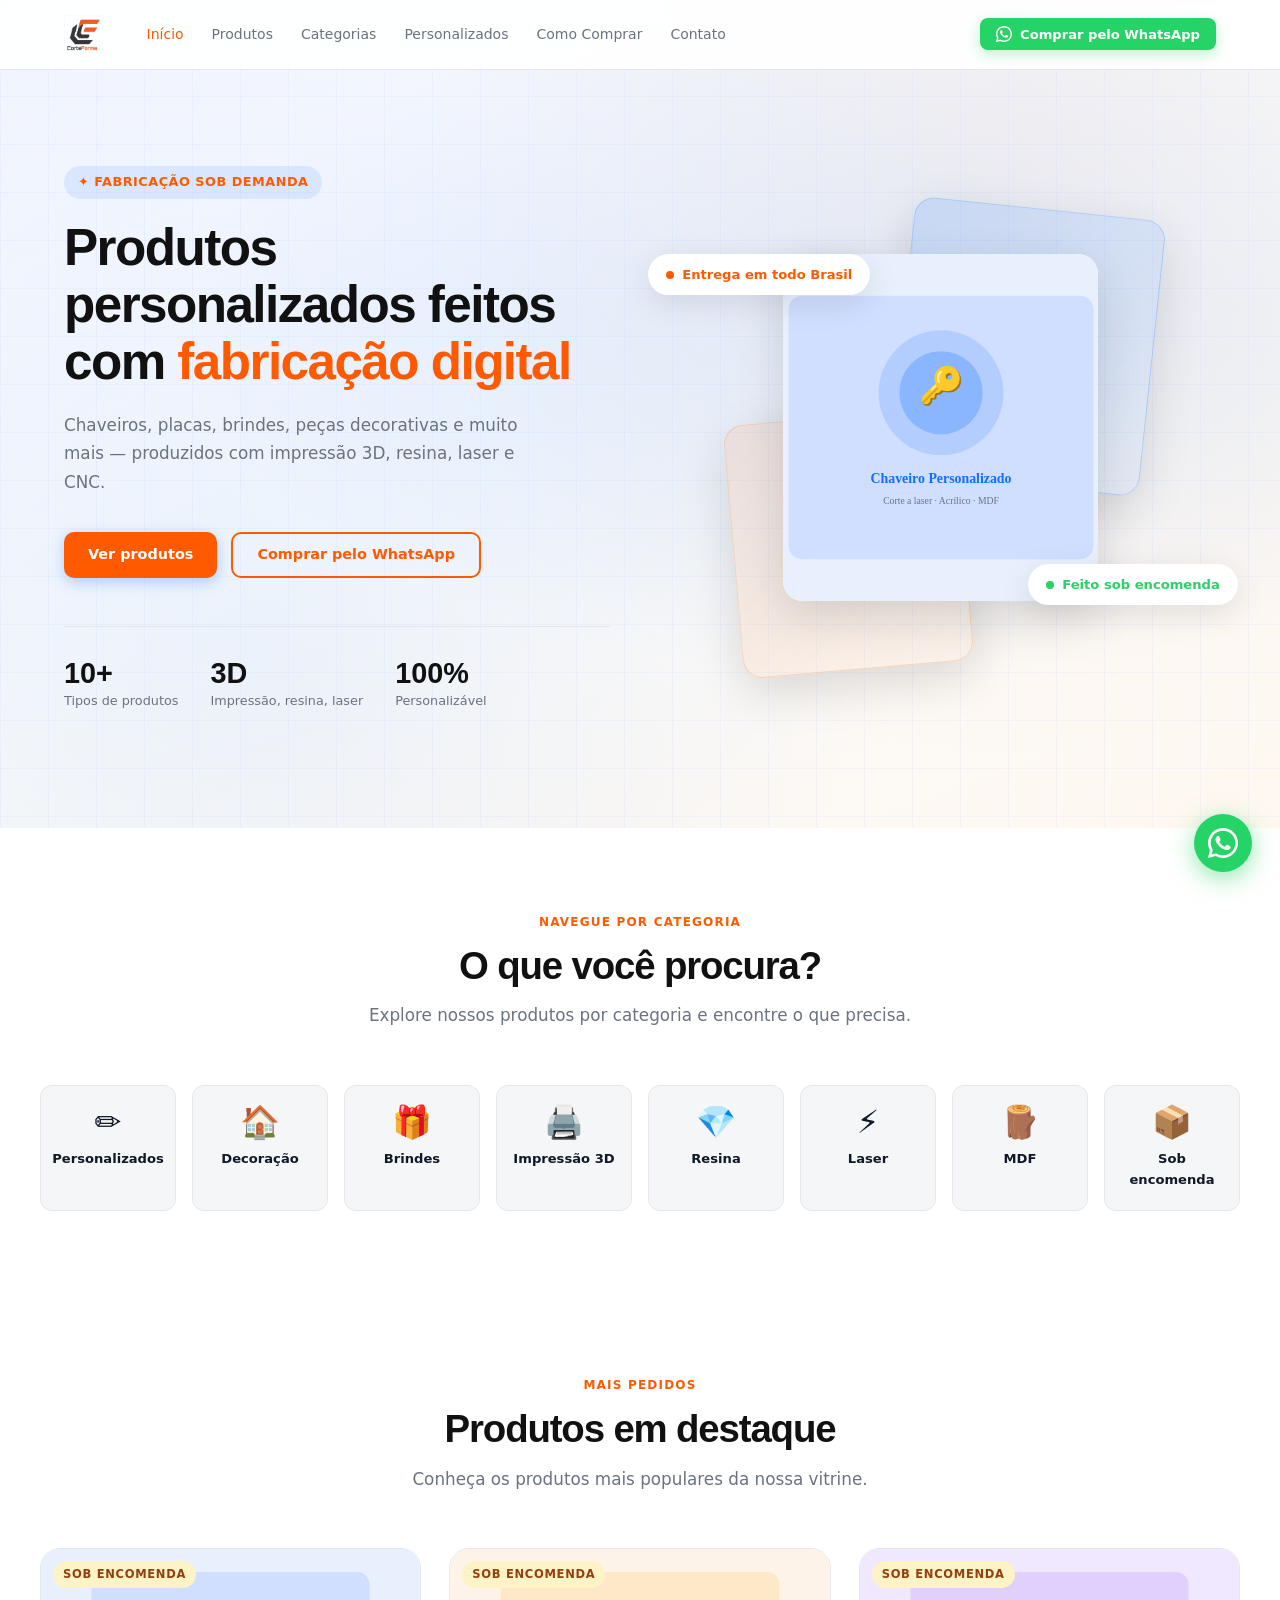
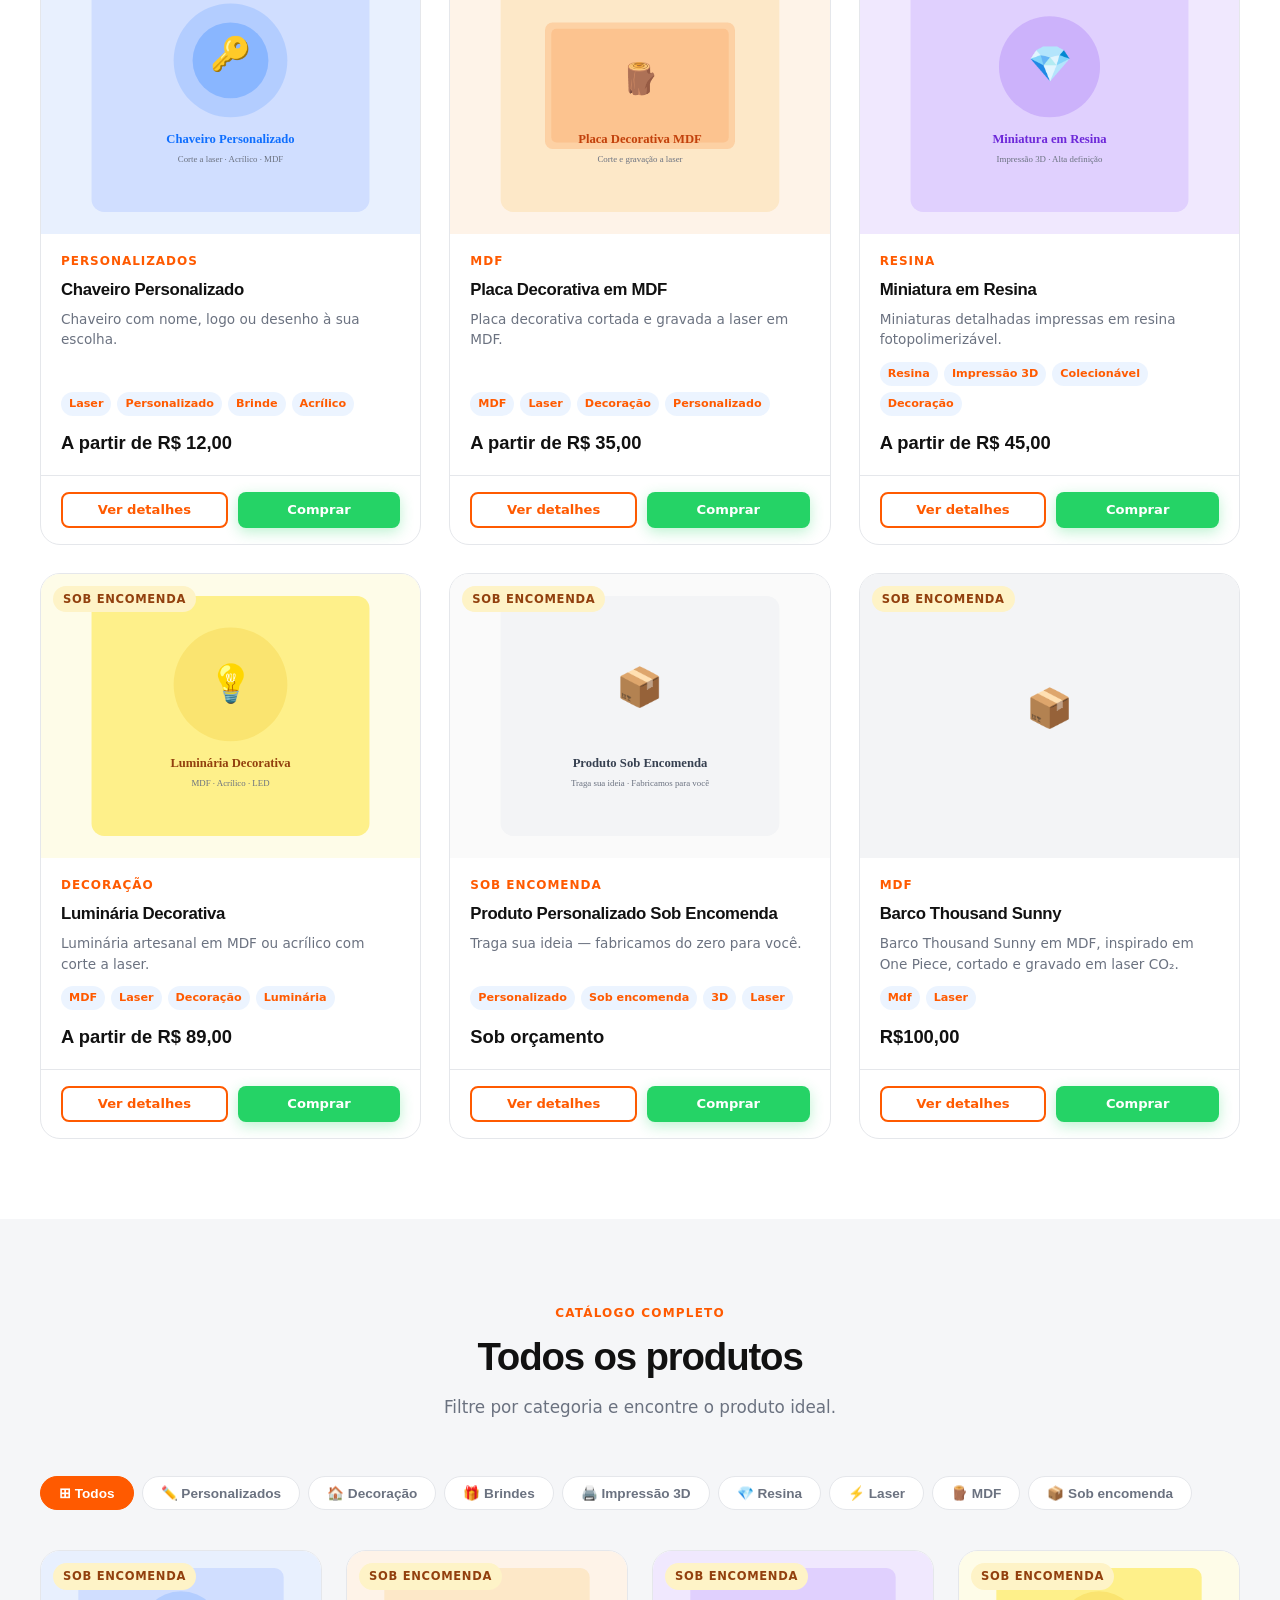
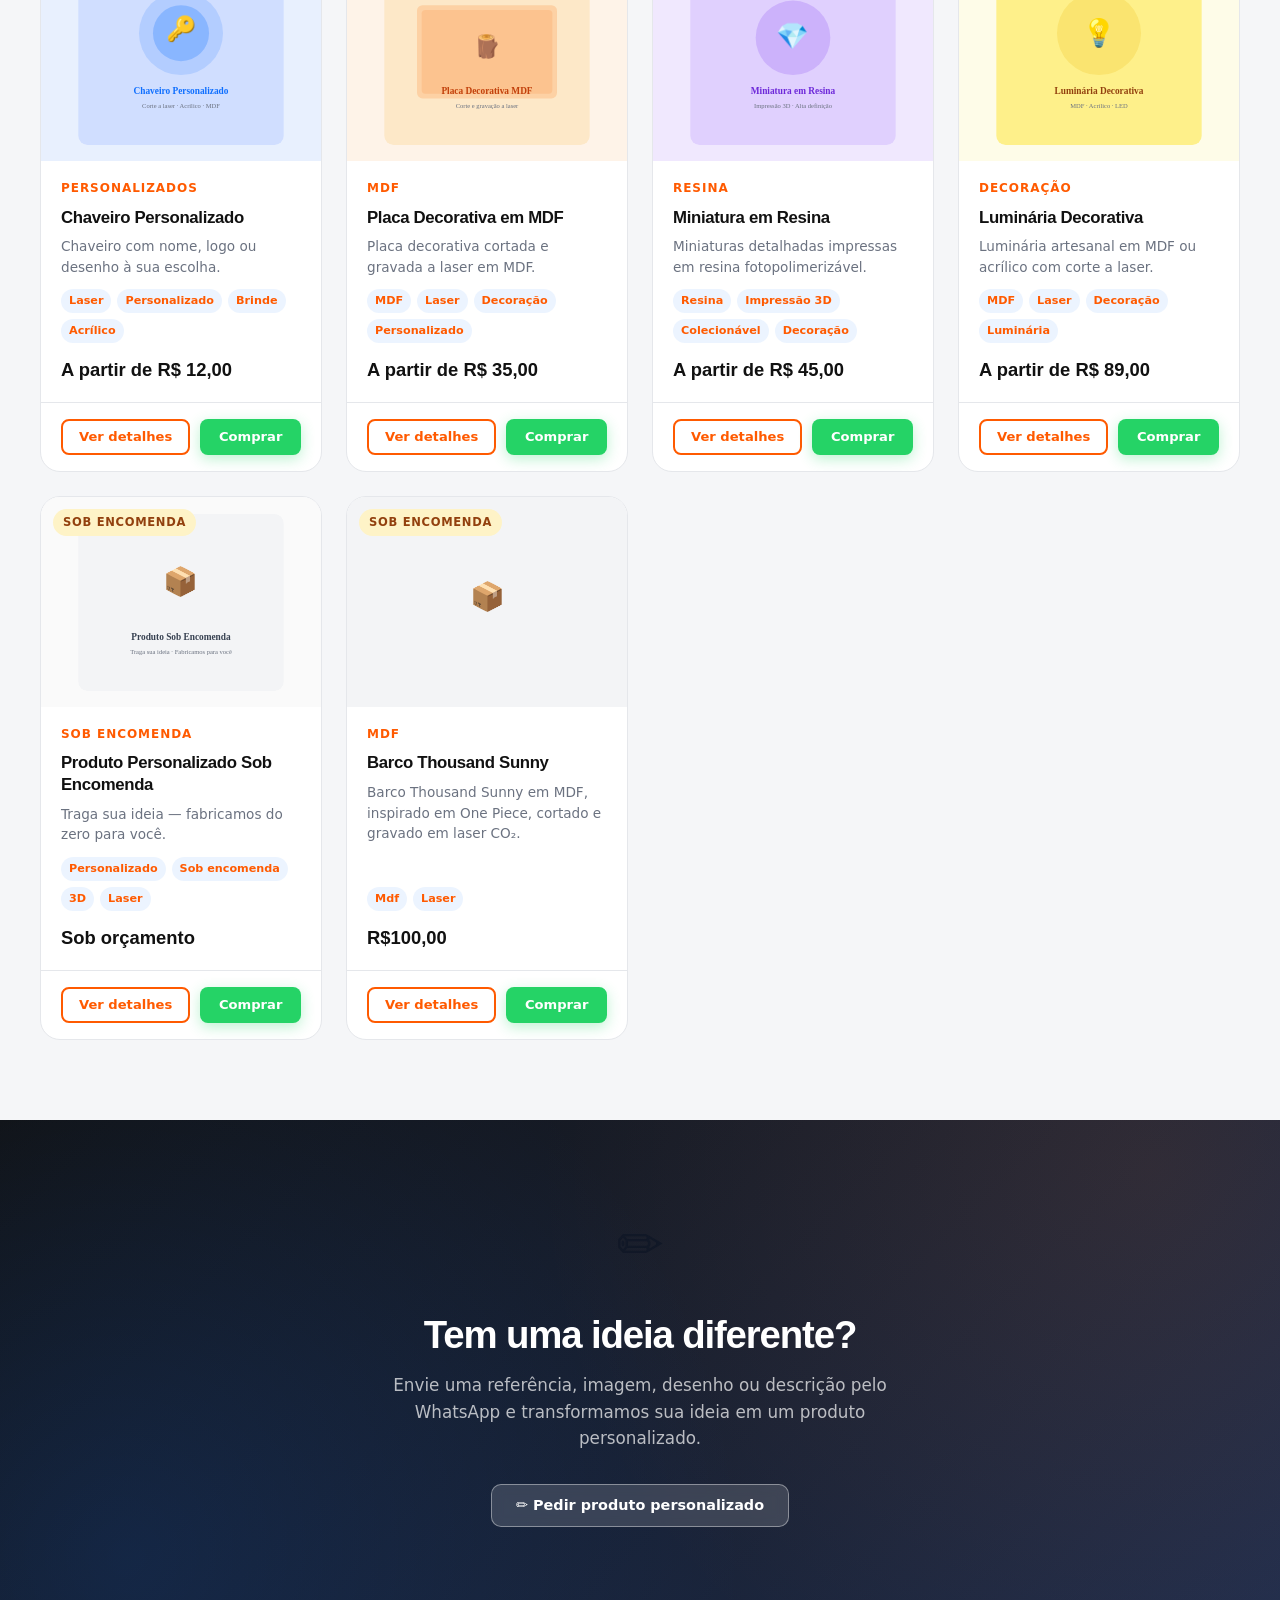
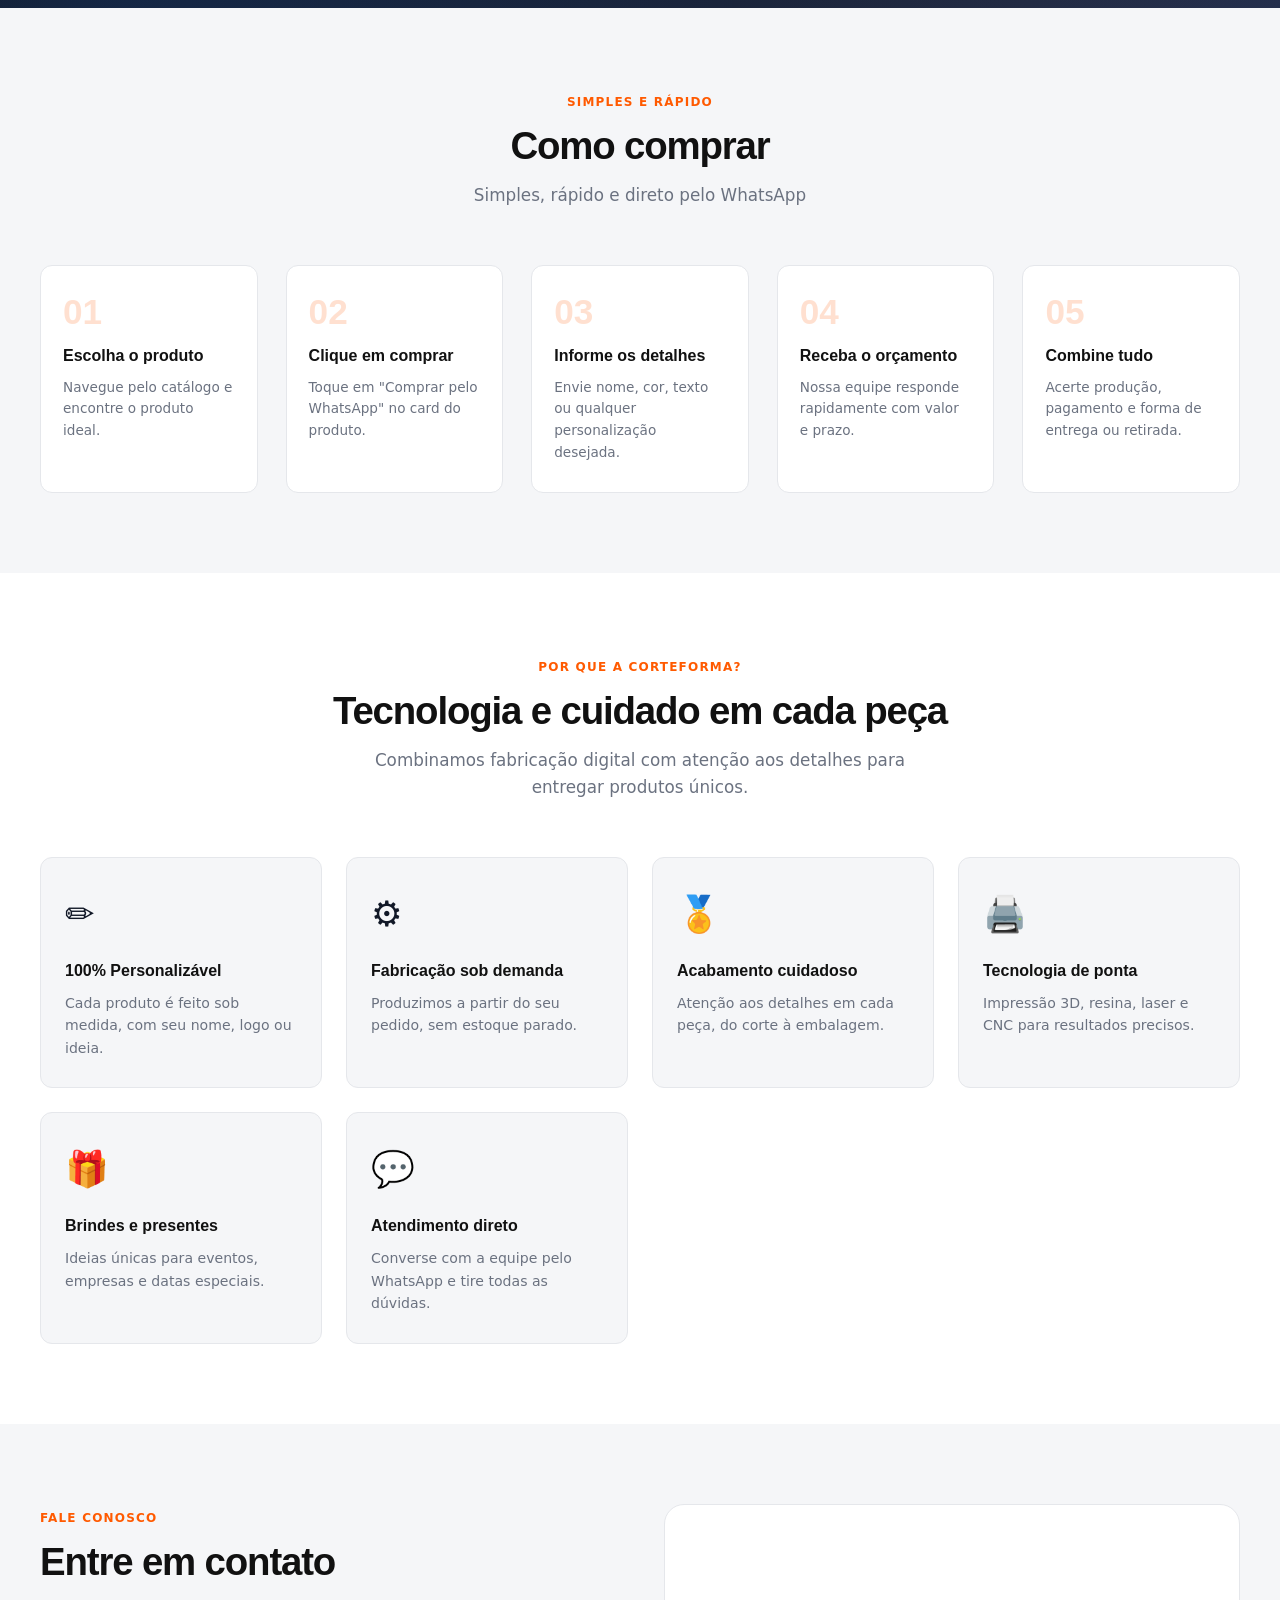
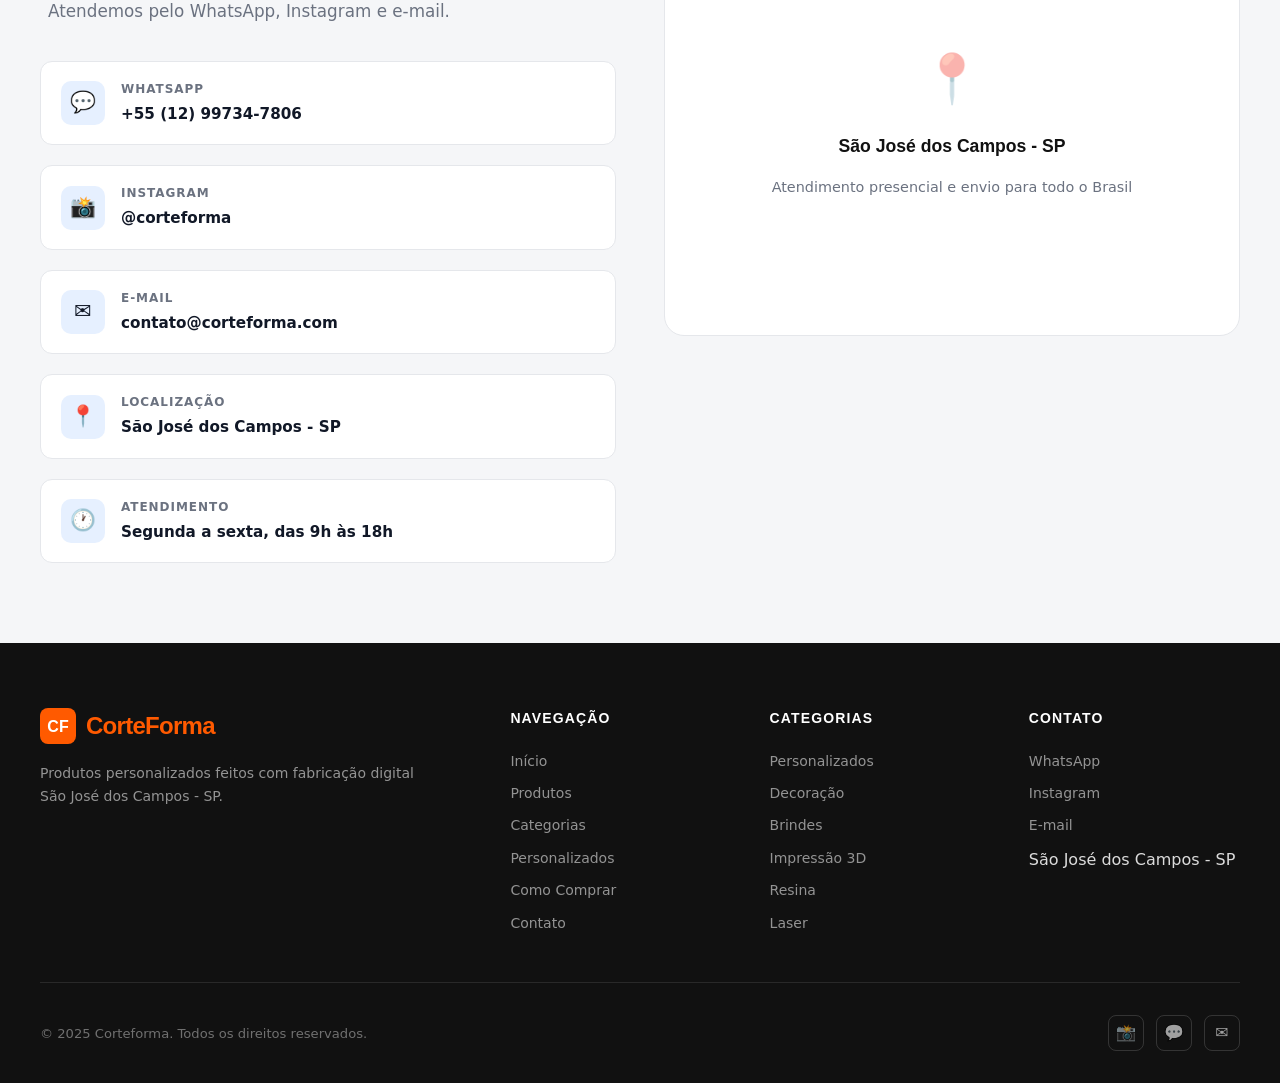
==== commit 8805cd98: "atualizaçao pixel meta config login editor" ====
--- a/index.html
+++ b/index.html
@@ -26,6 +26,24 @@
     produtos, cores, contato e muito mais — sem mexer neste HTML.
   -->
   <script src="config.js"></script>
+  <!-- Meta Pixel Code -->
+  <script>
+  !function(f,b,e,v,n,t,s)
+  {if(f.fbq)return;n=f.fbq=function(){n.callMethod?
+  n.callMethod.apply(n,arguments):n.queue.push(arguments)};
+  if(!f._fbq)f._fbq=n;n.push=n;n.loaded=!0;n.version='2.0';
+  n.queue=[];t=b.createElement(e);t.async=!0;
+  t.src=v;s=b.getElementsByTagName(e)[0];
+  s.parentNode.insertBefore(t,s)}(window, document,'script',
+  'https://connect.facebook.net/en_US/fbevents.js');
+  fbq('init', '1501828341406066');
+  fbq('track', 'PageView');
+  </script>
+  <noscript><img height="1" width="1" style="display:none"
+  src="https://www.facebook.com/tr?id=1501828341406066&ev=PageView&noscript=1"
+  /></noscript>
+  <!-- End Meta Pixel Code -->
+
 </head>
 <body>
 
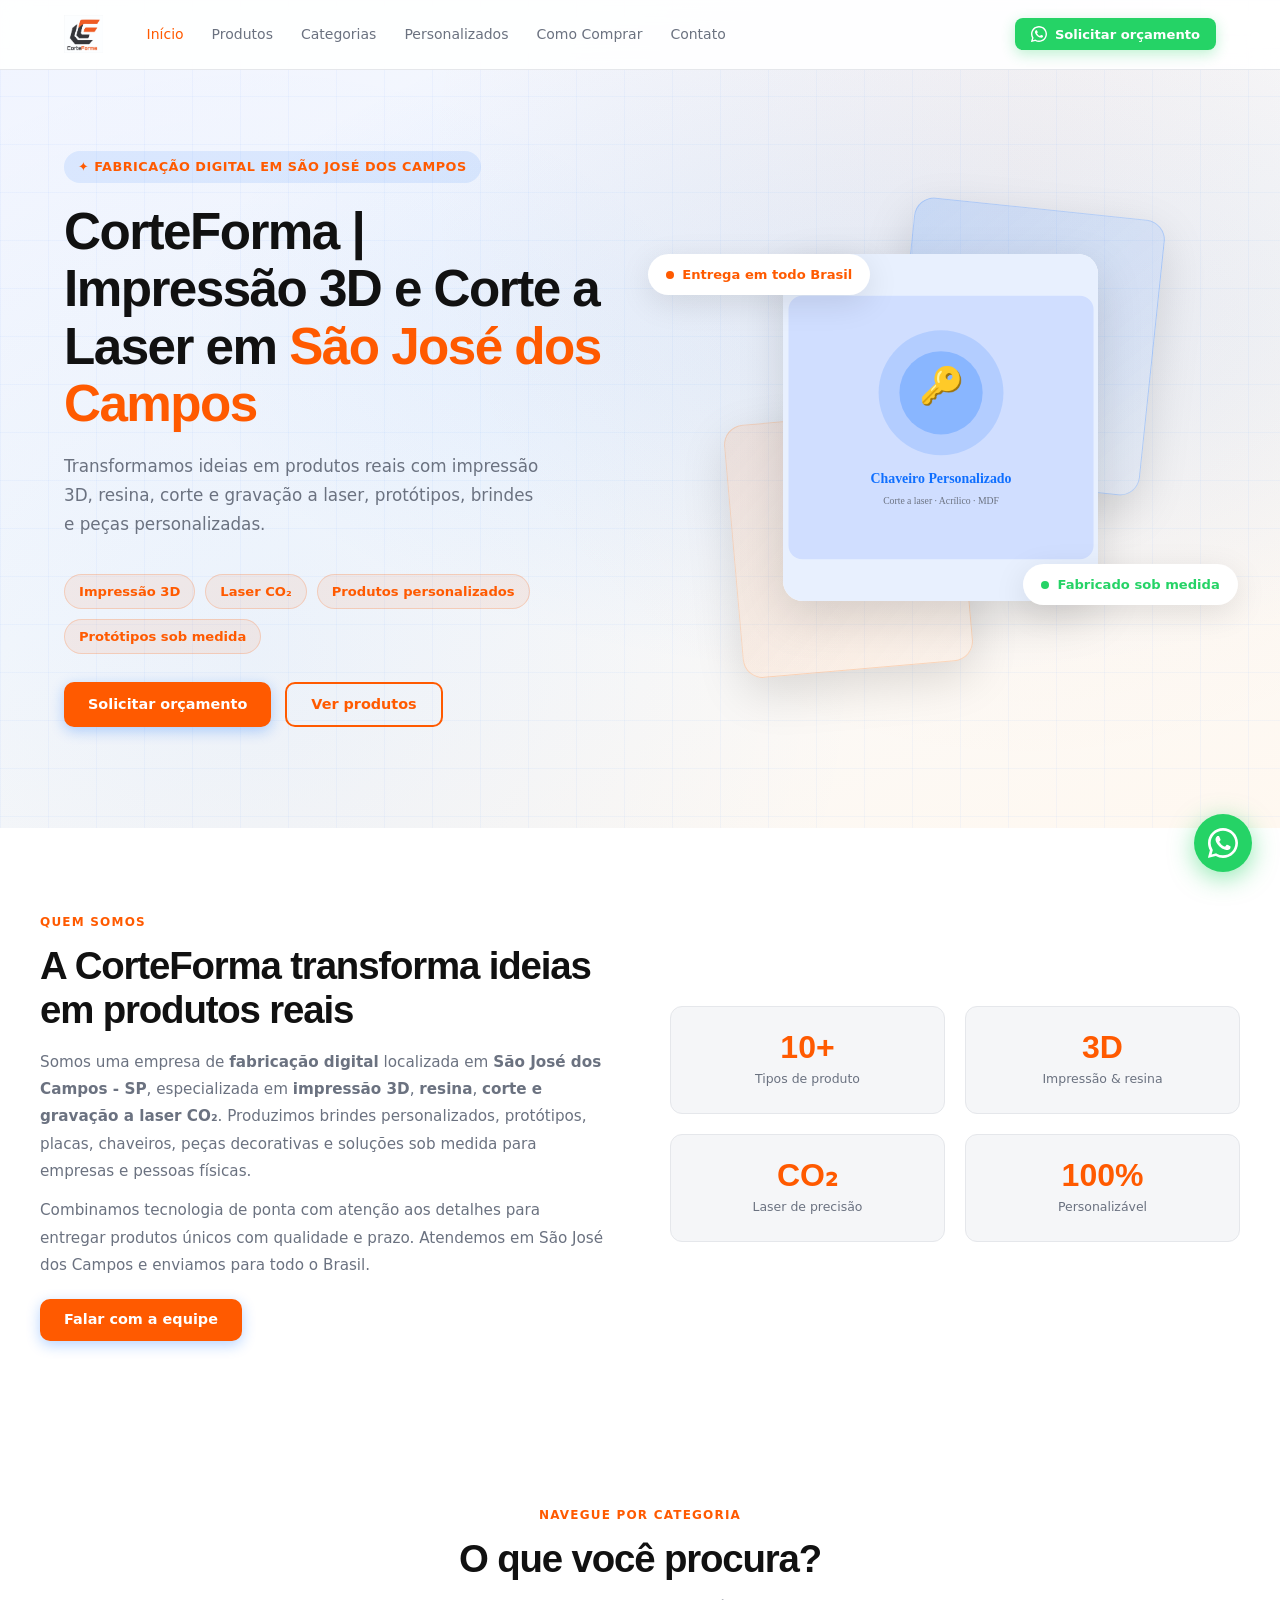
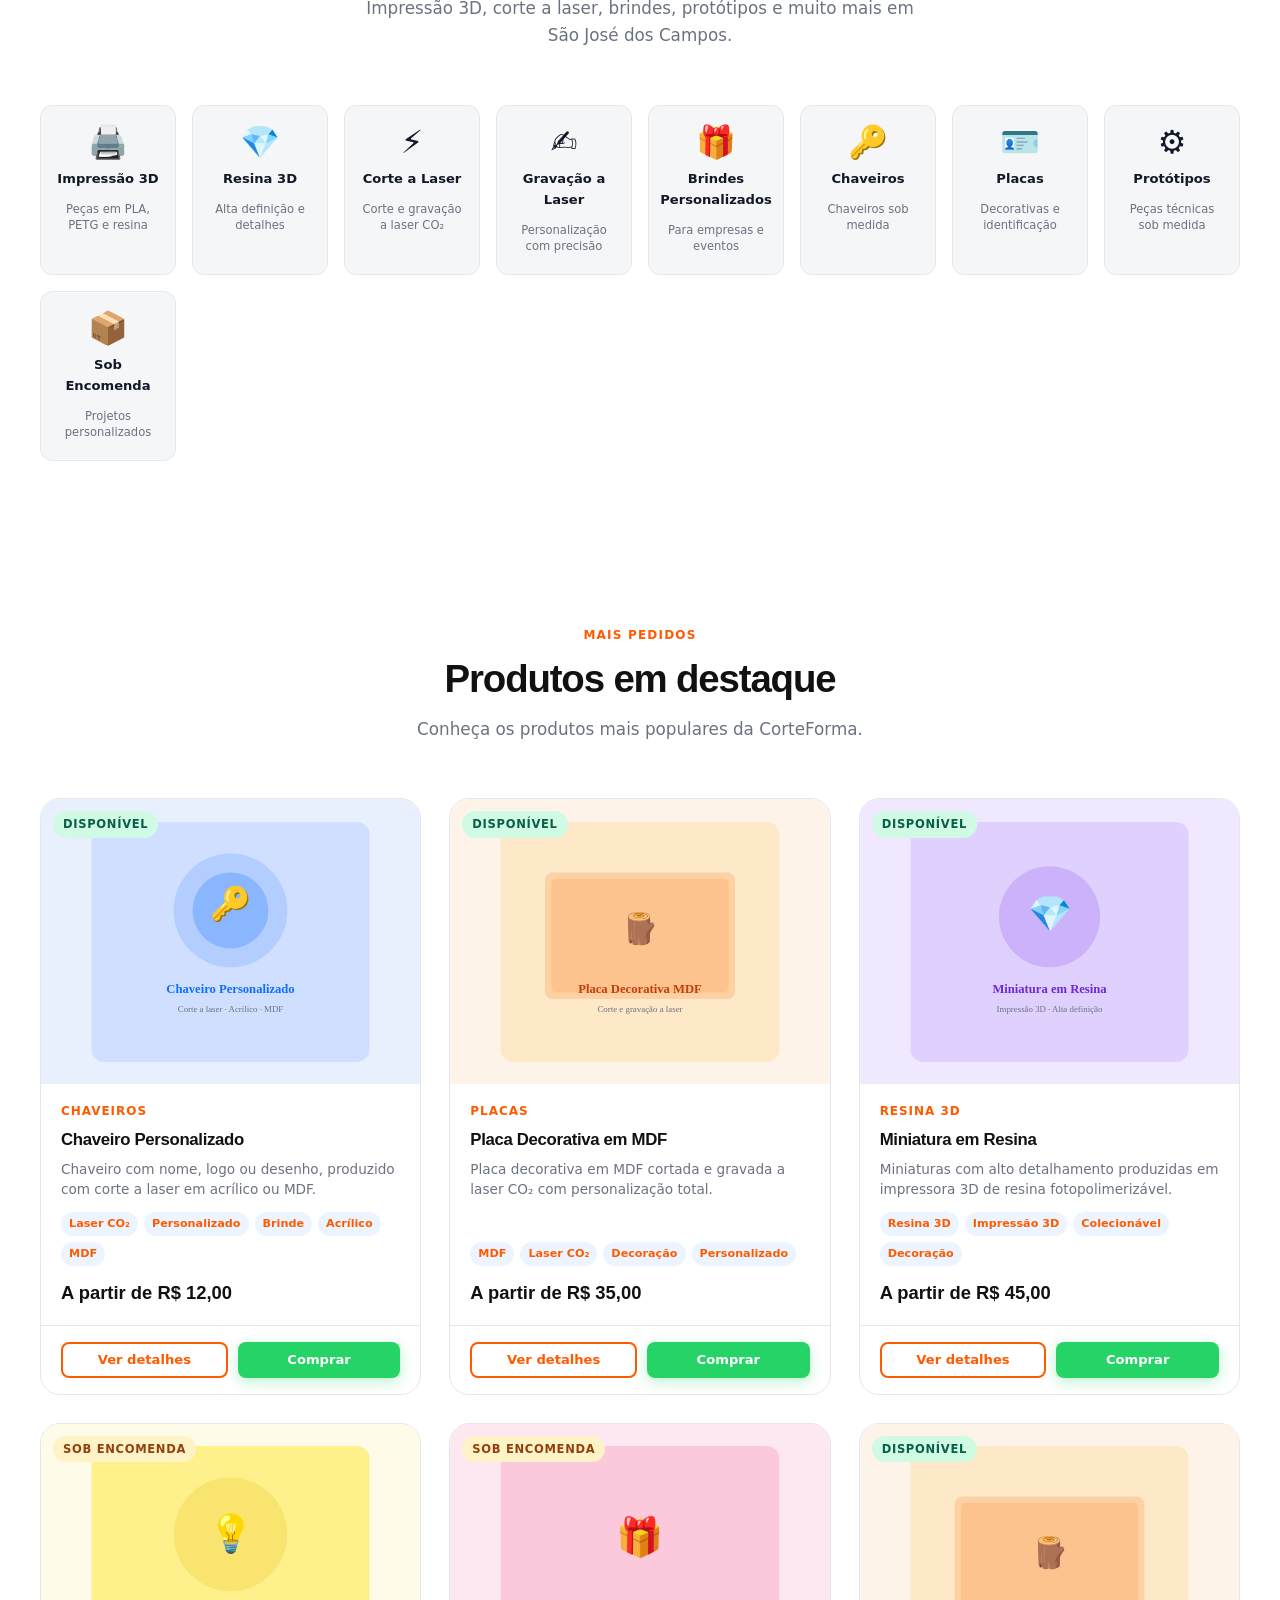
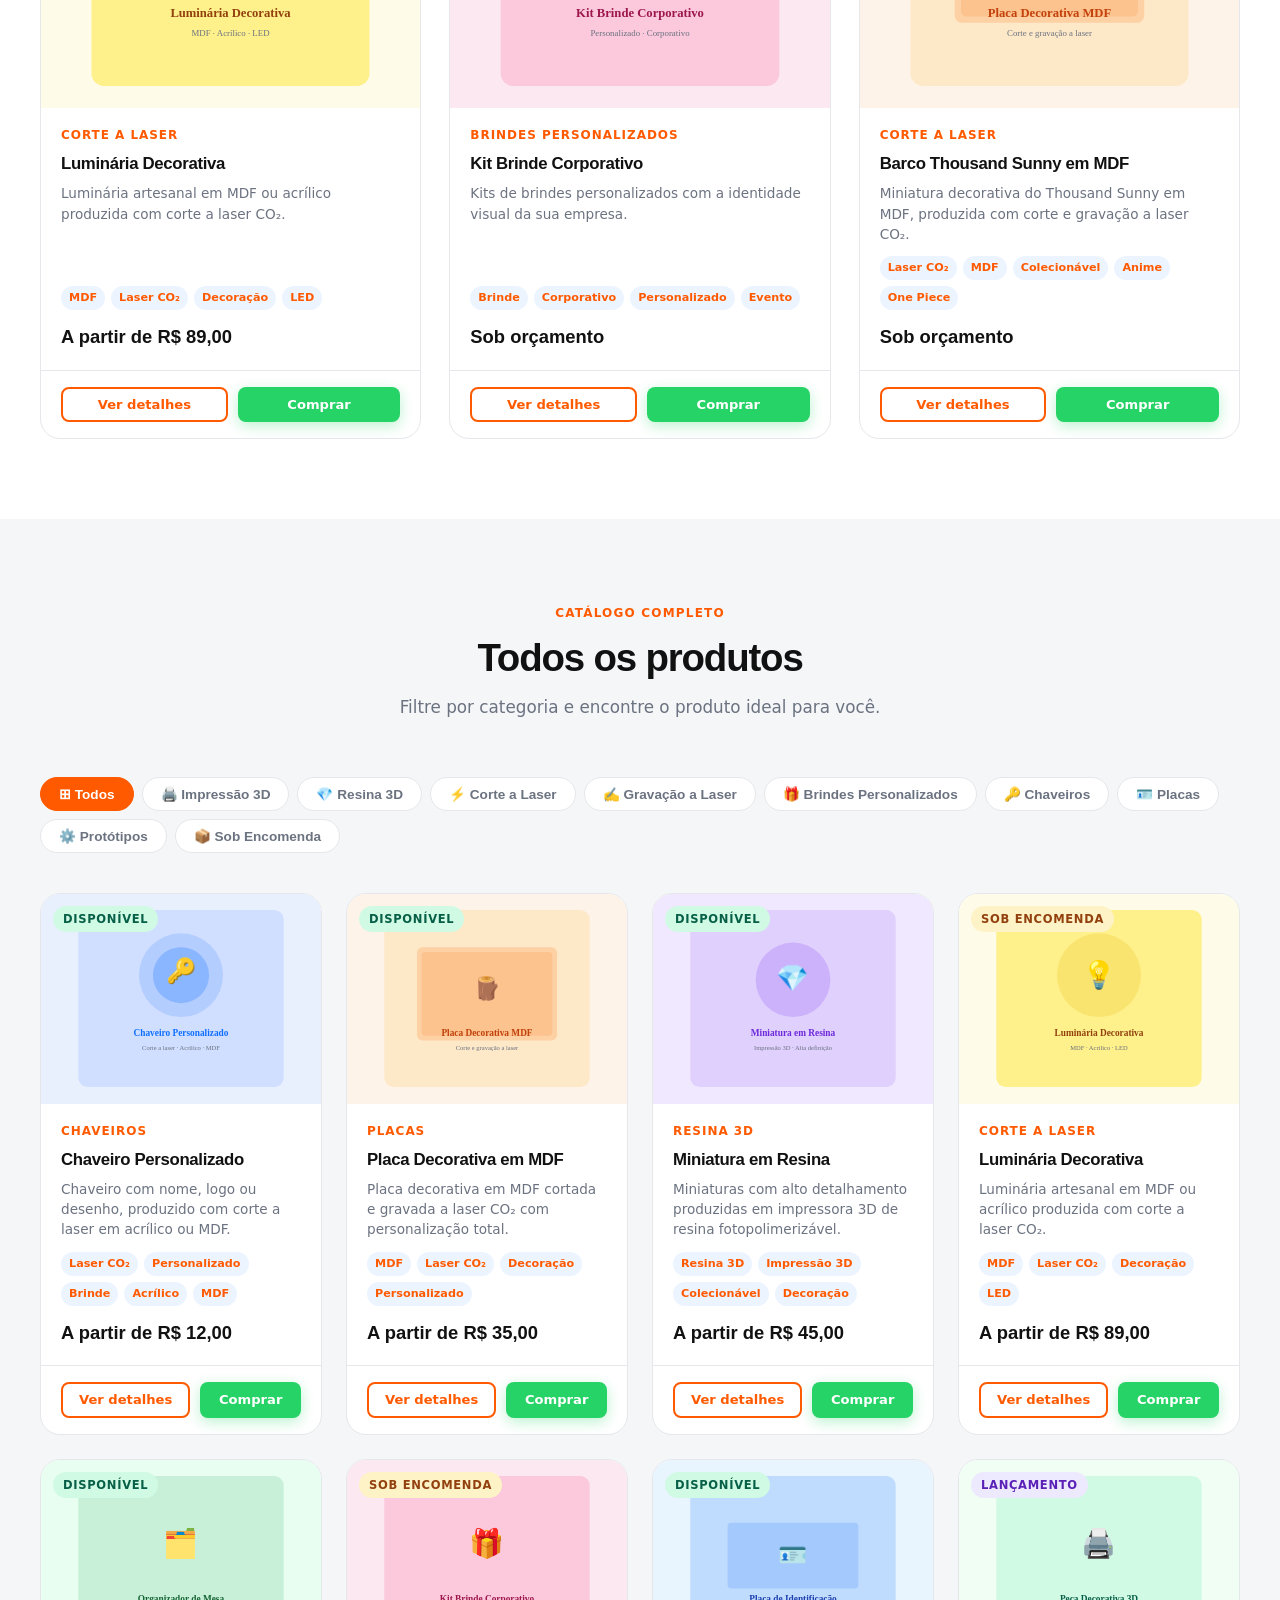
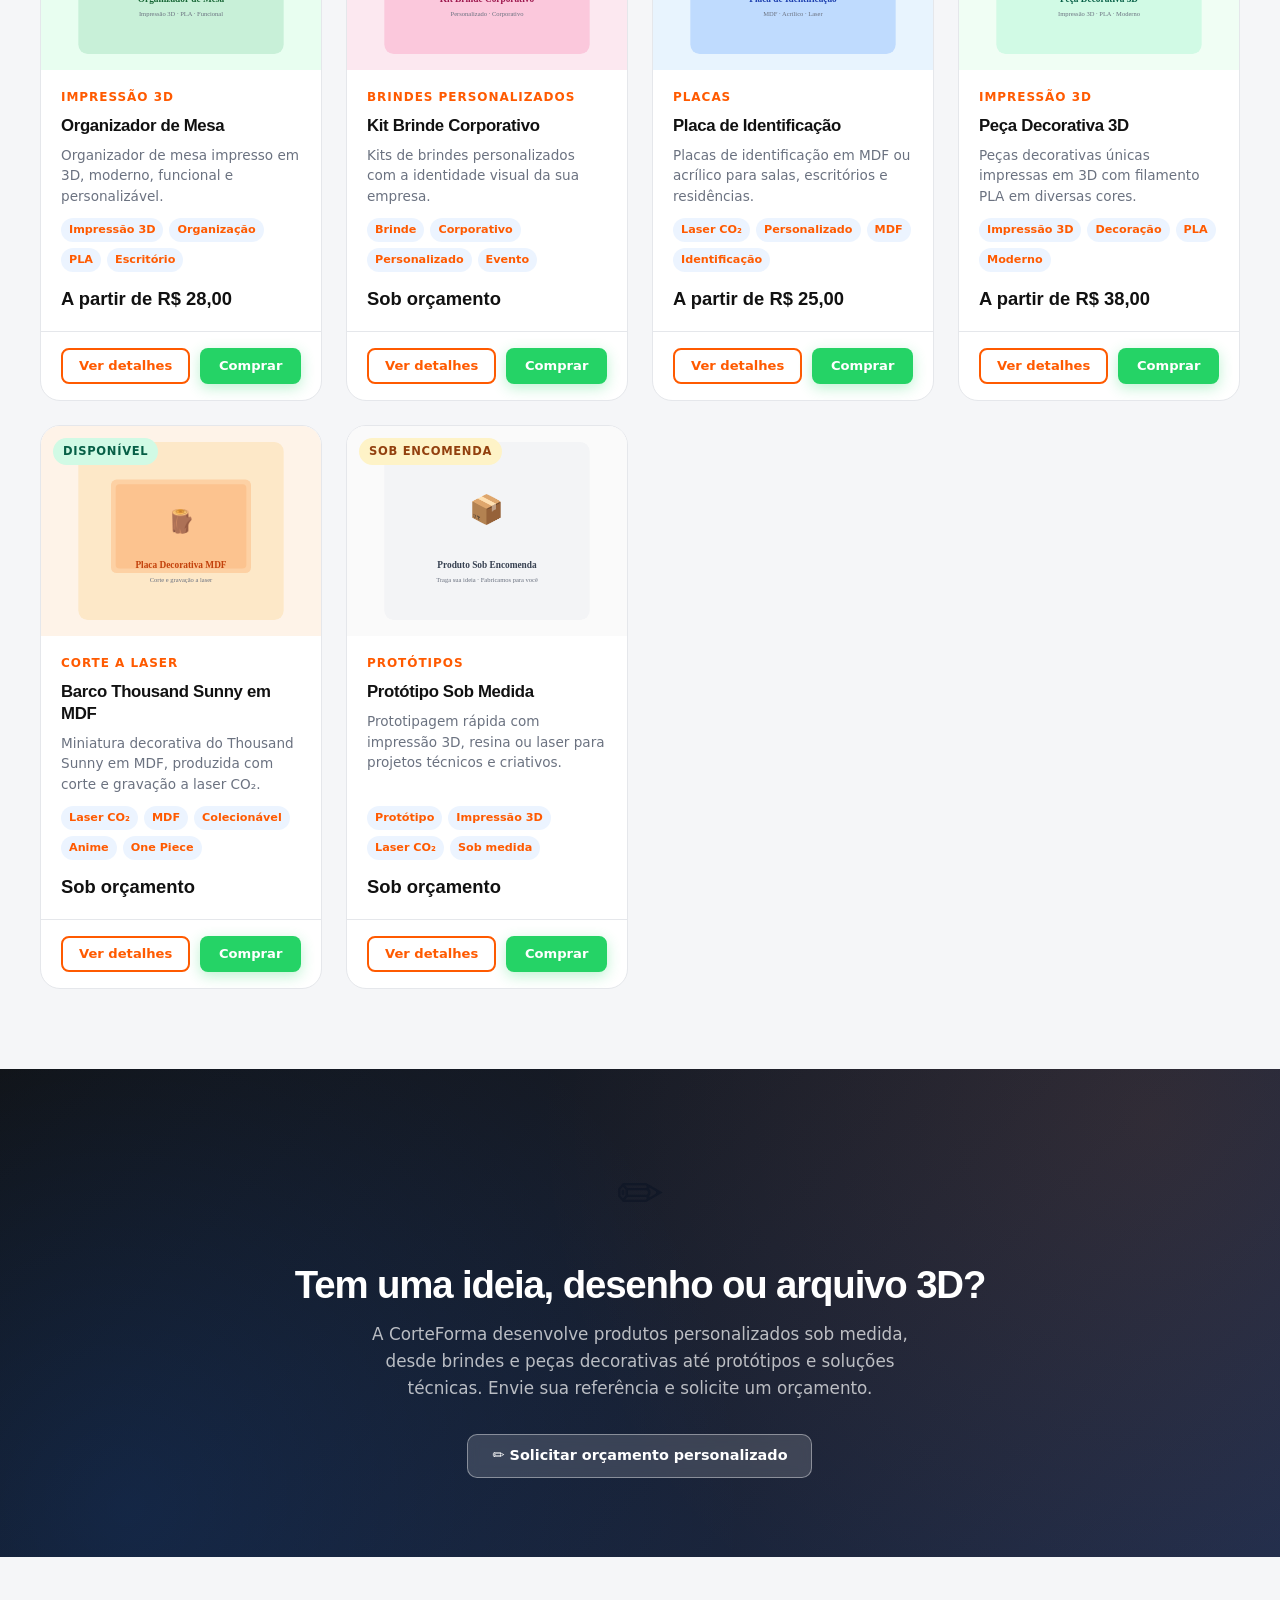
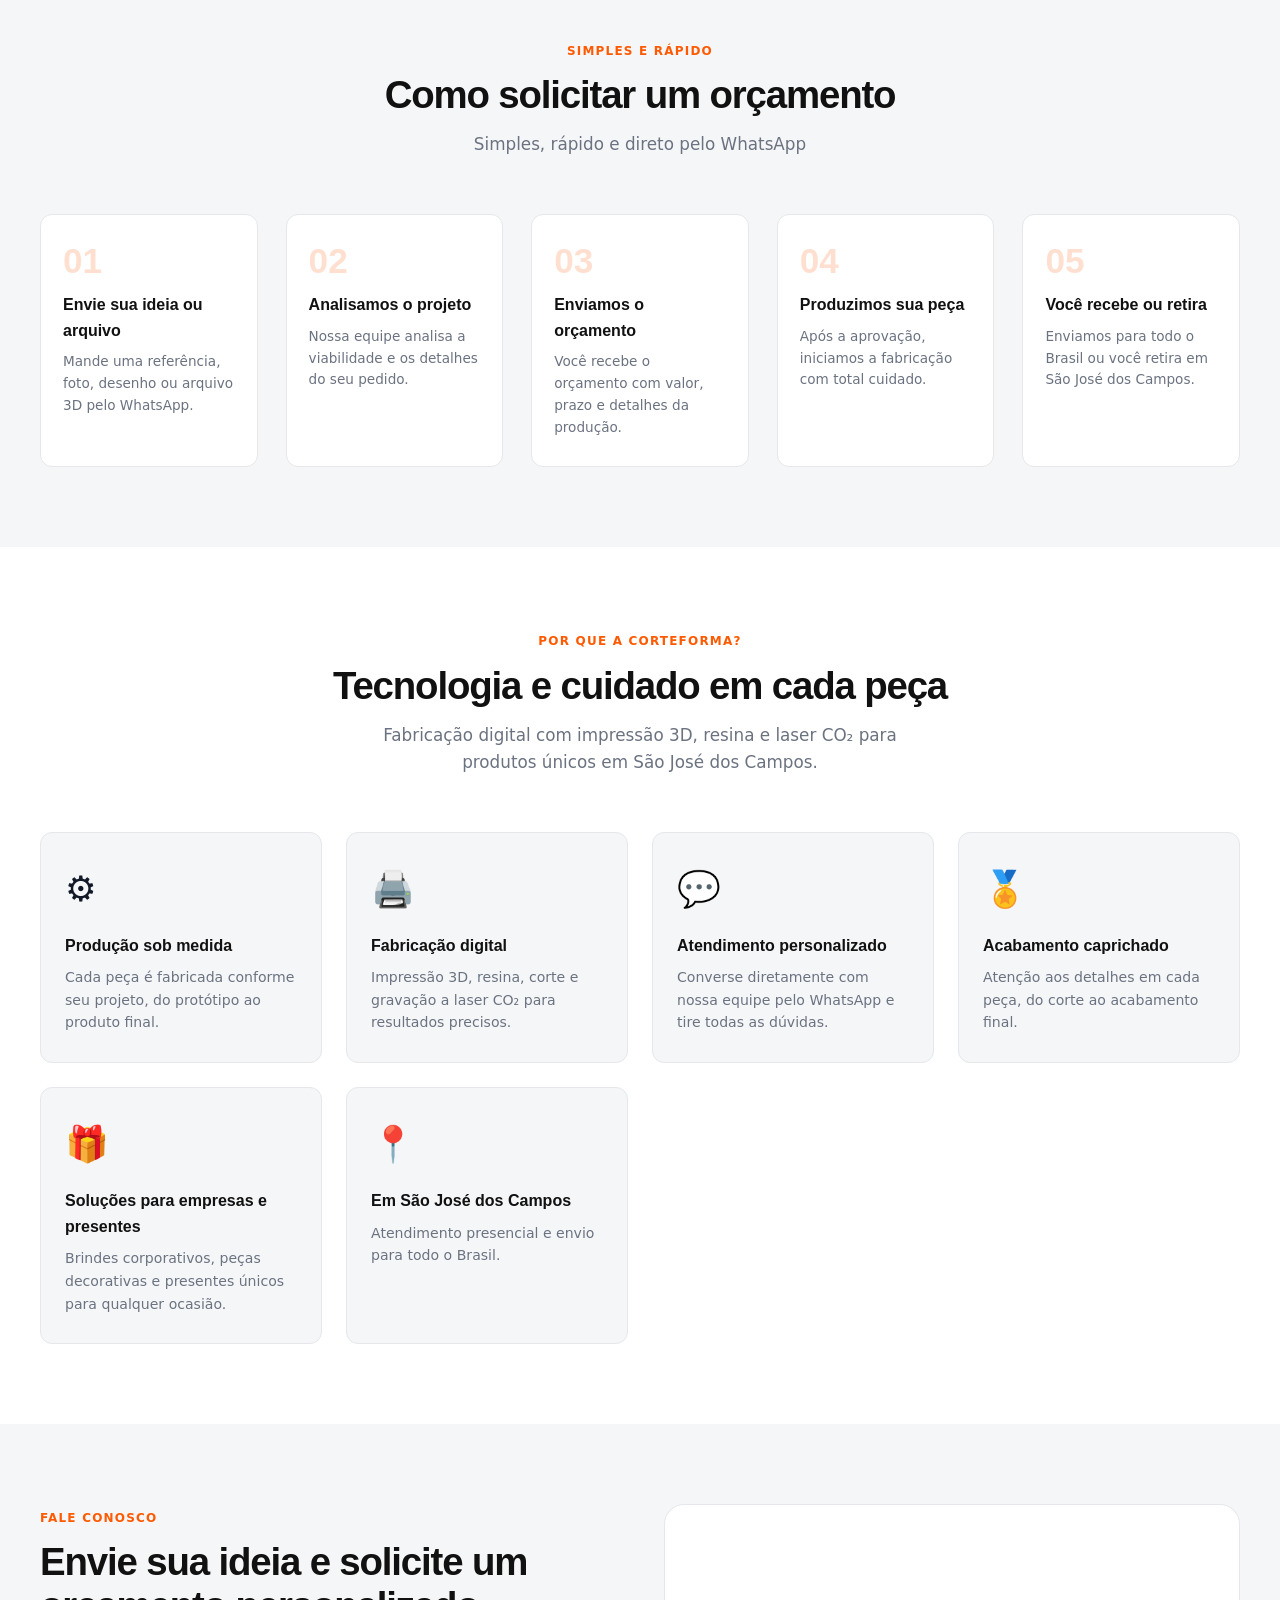
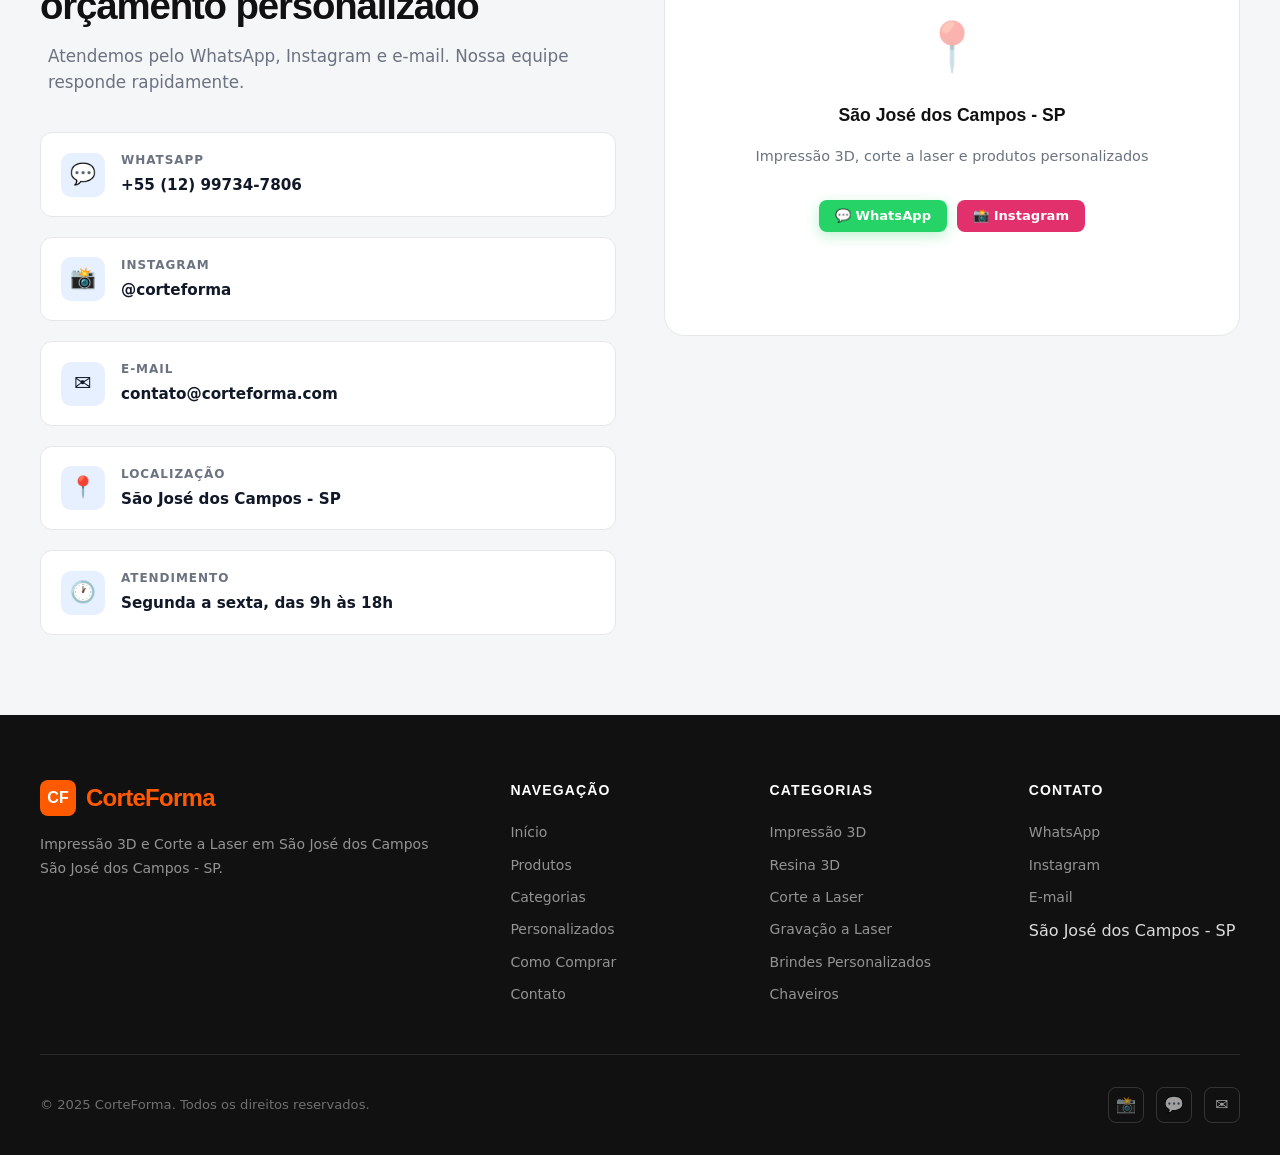
==== commit 35493e4d: "atualização pedidos chat Tenho um site estático já funcionando para a marca CorteForma, hospedado em" ====
--- a/index.html
+++ b/index.html
@@ -4,28 +4,74 @@
   <meta charset="UTF-8">
   <meta name="viewport" content="width=device-width, initial-scale=1.0">
 
-  <!-- SEO: O título e description são preenchidos pelo script.js a partir do config.js -->
-  <title>Corteforma — Produtos personalizados com fabricação digital</title>
-  <meta name="description" content="Chaveiros, placas, brindes, peças decorativas e produtos personalizados. Fabricados com impressão 3D, resina, laser e CNC em São José dos Campos - SP.">
-  <meta name="theme-color" content="#e63000">
+  <title>CorteForma | Impressão 3D e Corte a Laser em São José dos Campos</title>
+  <meta name="description" content="Produtos personalizados em impressão 3D, resina, corte e gravação a laser. Brindes, placas, chaveiros, protótipos e peças sob medida em São José dos Campos.">
+  <meta name="keywords" content="impressão 3D São José dos Campos, corte a laser, gravação a laser, laser CO2, produtos personalizados, brindes personalizados, chaveiros personalizados, placas personalizadas, protótipos, peças em resina, fabricação digital, peças sob medida, CorteForma">
+  <meta name="robots" content="index, follow">
+  <meta name="theme-color" content="#FF5A00">
+  <meta name="author" content="CorteForma">
 
   <!-- Favicon -->
   <link rel="icon" type="image/svg+xml" href="assets/favicon.svg">
   <link rel="shortcut icon" href="assets/favicon.svg">
   <link rel="apple-touch-icon" href="assets/favicon.svg">
 
-  <!-- Open Graph (redes sociais) -->
-  <meta property="og:title"       content="Corteforma — Produtos personalizados">
-  <meta property="og:description" content="Produtos personalizados feitos com fabricação digital. Compre pelo WhatsApp.">
+  <!-- Open Graph -->
+  <meta property="og:title"       content="CorteForma | Impressão 3D e Corte a Laser em São José dos Campos">
+  <meta property="og:description" content="Produtos personalizados em impressão 3D, resina, corte e gravação a laser. Brindes, placas, chaveiros e protótipos em São José dos Campos.">
   <meta property="og:type"        content="website">
+  <meta property="og:url"         content="https://corteforma.com">
+  <meta property="og:image"       content="https://corteforma.com/assets/logo.jpg">
+  <meta property="og:locale"      content="pt_BR">
+
+  <!-- Twitter Card -->
+  <meta name="twitter:card"        content="summary_large_image">
+  <meta name="twitter:title"       content="CorteForma | Impressão 3D e Corte a Laser em São José dos Campos">
+  <meta name="twitter:description" content="Produtos personalizados em impressão 3D, resina, corte e gravação a laser em São José dos Campos.">
+  <meta name="twitter:image"       content="https://corteforma.com/assets/logo.jpg">
+
+  <!-- Schema.org LocalBusiness -->
+  <script type="application/ld+json">
+  {
+    "@context": "https://schema.org",
+    "@type": "LocalBusiness",
+    "name": "CorteForma",
+    "description": "Empresa de fabricação digital especializada em impressão 3D, corte e gravação a laser CO₂, peças em resina, protótipos, brindes e produtos personalizados.",
+    "url": "https://corteforma.com",
+    "telephone": "+55-12-99734-7806",
+    "email": "contato@corteforma.com",
+    "address": {
+      "@type": "PostalAddress",
+      "addressLocality": "São José dos Campos",
+      "addressRegion": "SP",
+      "addressCountry": "BR"
+    },
+    "geo": {
+      "@type": "GeoCoordinates",
+      "latitude": -23.1794,
+      "longitude": -45.8869
+    },
+    "openingHours": "Mo-Fr 09:00-18:00",
+    "sameAs": ["https://instagram.com/corteforma"],
+    "hasOfferCatalog": {
+      "@type": "OfferCatalog",
+      "name": "Produtos CorteForma",
+      "itemListElement": [
+        {"@type": "Offer", "itemOffered": {"@type": "Service", "name": "Impressão 3D"}},
+        {"@type": "Offer", "itemOffered": {"@type": "Service", "name": "Corte a Laser CO₂"}},
+        {"@type": "Offer", "itemOffered": {"@type": "Service", "name": "Gravação a Laser"}},
+        {"@type": "Offer", "itemOffered": {"@type": "Service", "name": "Peças em Resina"}},
+        {"@type": "Offer", "itemOffered": {"@type": "Service", "name": "Protótipos"}},
+        {"@type": "Offer", "itemOffered": {"@type": "Service", "name": "Brindes Personalizados"}},
+        {"@type": "Offer", "itemOffered": {"@type": "Service", "name": "Produtos Sob Medida"}}
+      ]
+    }
+  }
+  </script>
 
   <link rel="stylesheet" href="style.css">
-
-  <!--
-    CONFIGURAÇÃO: Edite o config.js para alterar todos os textos,
-    produtos, cores, contato e muito mais — sem mexer neste HTML.
-  -->
   <script src="config.js"></script>
+
   <!-- Meta Pixel Code -->
   <script>
   !function(f,b,e,v,n,t,s)
@@ -43,23 +89,16 @@
   src="https://www.facebook.com/tr?id=1501828341406066&ev=PageView&noscript=1"
   /></noscript>
   <!-- End Meta Pixel Code -->
-
 </head>
 <body>
 
-<!-- ============================================================
-     HEADER FIXO
-     ============================================================ -->
+<!-- HEADER -->
 <header class="site-header" role="banner">
   <div class="header-inner">
-
-    <!-- Logo (preenchido pelo script.js) -->
-    <a href="#inicio" class="logo" id="site-logo" aria-label="Corteforma - início">
+    <a href="#inicio" class="logo" id="site-logo" aria-label="CorteForma - início">
       <div class="logo-mark" id="logo-mark">CF</div>
-      <span id="logo-name">Corteforma</span>
+      <span id="logo-name">CorteForma</span>
     </a>
-
-    <!-- Navegação desktop -->
     <nav class="main-nav" role="navigation" aria-label="Menu principal">
       <a href="#inicio">Início</a>
       <a href="#produtos">Produtos</a>
@@ -68,18 +107,11 @@
       <a href="#como-comprar">Como Comprar</a>
       <a href="#contato">Contato</a>
     </nav>
-
-    <!-- Ações do header -->
     <div class="header-actions">
-      <a id="header-whatsapp-btn" href="#" target="_blank" rel="noopener"
-         class="btn btn-whatsapp btn-sm">
-        <svg width="16" height="16" viewBox="0 0 24 24" fill="currentColor" aria-hidden="true">
-          <path d="M17.472 14.382c-.297-.149-1.758-.867-2.03-.967-.273-.099-.471-.148-.67.15-.197.297-.767.966-.94 1.164-.173.199-.347.223-.644.075-.297-.15-1.255-.463-2.39-1.475-.883-.788-1.48-1.761-1.653-2.059-.173-.297-.018-.458.13-.606.134-.133.298-.347.446-.52.149-.174.198-.298.298-.497.099-.198.05-.371-.025-.52-.075-.149-.669-1.612-.916-2.207-.242-.579-.487-.5-.669-.51-.173-.008-.371-.01-.57-.01-.198 0-.52.074-.792.372-.272.297-1.04 1.016-1.04 2.479 0 1.462 1.065 2.875 1.213 3.074.149.198 2.096 3.2 5.077 4.487.709.306 1.262.489 1.694.625.712.227 1.36.195 1.871.118.571-.085 1.758-.719 2.006-1.413.248-.694.248-1.289.173-1.413-.074-.124-.272-.198-.57-.347z"/>
-          <path d="M12 0C5.373 0 0 5.373 0 12c0 2.125.554 4.122 1.523 5.854L.057 23.428c-.076.286.196.545.477.461l5.693-1.496A11.948 11.948 0 0 0 12 24c6.627 0 12-5.373 12-12S18.627 0 12 0zm0 21.882a9.877 9.877 0 0 1-5.031-1.376l-.36-.214-3.728.979.995-3.638-.235-.374A9.867 9.867 0 0 1 2.118 12C2.118 6.537 6.537 2.118 12 2.118S21.882 6.537 21.882 12 17.463 21.882 12 21.882z"/>
-        </svg>
-        Comprar pelo WhatsApp
+      <a id="header-whatsapp-btn" href="#" target="_blank" rel="noopener" class="btn btn-whatsapp btn-sm">
+        <svg width="16" height="16" viewBox="0 0 24 24" fill="currentColor" aria-hidden="true"><path d="M17.472 14.382c-.297-.149-1.758-.867-2.03-.967-.273-.099-.471-.148-.67.15-.197.297-.767.966-.94 1.164-.173.199-.347.223-.644.075-.297-.15-1.255-.463-2.39-1.475-.883-.788-1.48-1.761-1.653-2.059-.173-.297-.018-.458.13-.606.134-.133.298-.347.446-.52.149-.174.198-.298.298-.497.099-.198.05-.371-.025-.52-.075-.149-.669-1.612-.916-2.207-.242-.579-.487-.5-.669-.51-.173-.008-.371-.01-.57-.01-.198 0-.52.074-.792.372-.272.297-1.04 1.016-1.04 2.479 0 1.462 1.065 2.875 1.213 3.074.149.198 2.096 3.2 5.077 4.487.709.306 1.262.489 1.694.625.712.227 1.36.195 1.871.118.571-.085 1.758-.719 2.006-1.413.248-.694.248-1.289.173-1.413-.074-.124-.272-.198-.57-.347z"/><path d="M12 0C5.373 0 0 5.373 0 12c0 2.125.554 4.122 1.523 5.854L.057 23.428c-.076.286.196.545.477.461l5.693-1.496A11.948 11.948 0 0 0 12 24c6.627 0 12-5.373 12-12S18.627 0 12 0zm0 21.882a9.877 9.877 0 0 1-5.031-1.376l-.36-.214-3.728.979.995-3.638-.235-.374A9.867 9.867 0 0 1 2.118 12C2.118 6.537 6.537 2.118 12 2.118S21.882 6.537 21.882 12 17.463 21.882 12 21.882z"/></svg>
+        Solicitar orçamento
       </a>
-      <!-- Hambúrguer mobile -->
       <button class="hamburger" id="hamburger-btn" aria-label="Abrir menu" aria-expanded="false">
         <span></span><span></span><span></span>
       </button>
@@ -87,7 +119,6 @@
   </div>
 </header>
 
-<!-- Menu mobile (aberto pelo hamburger) -->
 <nav class="mobile-nav" id="mobile-nav" role="navigation" aria-label="Menu mobile">
   <a href="#inicio"         onclick="closeMobileNav()">Início</a>
   <a href="#produtos"       onclick="closeMobileNav()">Produtos</a>
@@ -97,180 +128,171 @@
   <a href="#contato"        onclick="closeMobileNav()">Contato</a>
 </nav>
 
-<!-- ============================================================
-     HERO / BANNER PRINCIPAL
-     ============================================================ -->
 <main>
+
+<!-- HERO -->
 <section class="hero" id="inicio" aria-label="Banner principal">
   <div class="hero-inner">
-
-    <!-- Texto do hero (preenchido pelo script.js) -->
     <div class="hero-content">
-      <div class="hero-badge" id="hero-badge">✦ Fabricação sob demanda</div>
+      <div class="hero-badge" id="hero-badge">✦ Fabricação digital em São José dos Campos</div>
       <h1 class="hero-title" id="hero-title">
-        Produtos personalizados feitos com <em>fabricação digital</em>
+        CorteForma | Impressão 3D e Corte a Laser em <em>São José dos Campos</em>
       </h1>
       <p class="hero-subtitle" id="hero-subtitle">
-        Chaveiros, placas, brindes, peças decorativas e muito mais —
-        produzidos com impressão 3D, resina, laser e CNC.
+        Transformamos ideias em produtos reais com impressão 3D, resina, corte e gravação a laser, protótipos, brindes e peças personalizadas.
       </p>
+      <div class="hero-highlights" id="hero-highlights">
+        <span class="hero-hl">🖨️ Impressão 3D</span>
+        <span class="hero-hl">⚡ Laser CO₂</span>
+        <span class="hero-hl">✏️ Personalizados</span>
+        <span class="hero-hl">⚙️ Protótipos</span>
+      </div>
       <div class="hero-actions">
-        <a href="#produtos" class="btn btn-primary" id="hero-btn-primary">Ver produtos</a>
-        <a href="#" class="btn btn-outline" id="hero-btn-secondary" target="_blank" rel="noopener">
-          Comprar pelo WhatsApp
-        </a>
-      </div>
-      <div class="hero-stats">
-        <div>
-          <div class="hero-stat-value">10+</div>
-          <div class="hero-stat-label">Tipos de produtos</div>
-        </div>
-        <div>
-          <div class="hero-stat-value">3D</div>
-          <div class="hero-stat-label">Impressão, resina, laser</div>
-        </div>
-        <div>
-          <div class="hero-stat-value">100%</div>
-          <div class="hero-stat-label">Personalizável</div>
-        </div>
-      </div>
-    </div>
-
-    <!-- Visual decorativo -->
+        <a href="#" class="btn btn-primary" id="hero-btn-primary" target="_blank" rel="noopener">Solicitar orçamento</a>
+        <a href="#produtos" class="btn btn-outline" id="hero-btn-secondary">Ver produtos</a>
+      </div>
+    </div>
     <div class="hero-visual" aria-hidden="true">
       <div class="hero-card-stack">
         <div class="hcard hcard-back1"></div>
         <div class="hcard hcard-back2"></div>
-        <div class="hcard hcard-main" id="hero-featured-img">
-          <!-- Imagem do produto em destaque injetada pelo JS -->
-        </div>
-      </div>
-      <div class="hero-pill hero-pill-1">
-        <span class="dot"></span> Feito sob encomenda
-      </div>
-      <div class="hero-pill hero-pill-2">
-        <span class="dot"></span> Entrega em todo Brasil
-      </div>
-    </div>
-
-  </div>
-</section>
-
-<!-- ============================================================
-     CATEGORIAS
-     ============================================================ -->
+        <div class="hcard hcard-main" id="hero-featured-img"></div>
+      </div>
+      <div class="hero-pill hero-pill-1"><span class="dot"></span> Fabricado sob medida</div>
+      <div class="hero-pill hero-pill-2"><span class="dot"></span> Entrega em todo Brasil</div>
+    </div>
+  </div>
+</section>
+
+<!-- SOBRE -->
+<section class="about-section" id="sobre" aria-label="Sobre a CorteForma">
+  <div class="container">
+    <div class="about-inner reveal">
+      <div class="about-text">
+        <span class="section-tag">Quem somos</span>
+        <h2 class="section-title" style="text-align:left">A CorteForma transforma ideias em produtos reais</h2>
+        <p class="about-desc">
+          Somos uma empresa de <strong>fabricação digital</strong> localizada em <strong>São José dos Campos - SP</strong>,
+          especializada em <strong>impressão 3D</strong>, <strong>resina</strong>, <strong>corte e gravação a laser CO₂</strong>.
+          Produzimos brindes personalizados, protótipos, placas, chaveiros, peças decorativas e soluções sob medida
+          para empresas e pessoas físicas.
+        </p>
+        <p class="about-desc">
+          Combinamos tecnologia de ponta com atenção aos detalhes para entregar produtos únicos com
+          qualidade e prazo. Atendemos em São José dos Campos e enviamos para todo o Brasil.
+        </p>
+        <a href="#" class="btn btn-primary" id="about-wa-btn" target="_blank" rel="noopener" style="margin-top:8px">
+          Falar com a equipe
+        </a>
+      </div>
+      <div class="about-stats">
+        <div class="about-stat"><div class="about-stat-val">10+</div><div class="about-stat-label">Tipos de produto</div></div>
+        <div class="about-stat"><div class="about-stat-val">3D</div><div class="about-stat-label">Impressão & resina</div></div>
+        <div class="about-stat"><div class="about-stat-val">CO₂</div><div class="about-stat-label">Laser de precisão</div></div>
+        <div class="about-stat"><div class="about-stat-val">100%</div><div class="about-stat-label">Personalizável</div></div>
+      </div>
+    </div>
+  </div>
+</section>
+
+<!-- CATEGORIAS -->
 <section class="categories-section" id="categorias" aria-label="Categorias de produtos">
   <div class="container">
     <div class="section-header reveal">
       <span class="section-tag">Navegue por categoria</span>
       <h2 class="section-title">O que você procura?</h2>
-      <p class="section-subtitle">Explore nossos produtos por categoria e encontre o que precisa.</p>
-    </div>
-    <!-- Cards de categoria injetados pelo JS -->
+      <p class="section-subtitle">Impressão 3D, corte a laser, brindes, protótipos e muito mais em São José dos Campos.</p>
+    </div>
     <div class="categories-grid reveal" id="categories-grid"></div>
   </div>
 </section>
 
-<!-- ============================================================
-     PRODUTOS EM DESTAQUE
-     ============================================================ -->
+<!-- PRODUTOS EM DESTAQUE -->
 <section class="featured-section" id="destaques" aria-label="Produtos em destaque">
   <div class="container">
     <div class="section-header reveal">
       <span class="section-tag">Mais pedidos</span>
       <h2 class="section-title">Produtos em destaque</h2>
-      <p class="section-subtitle">Conheça os produtos mais populares da nossa vitrine.</p>
-    </div>
-    <!-- Cards injetados pelo JS -->
+      <p class="section-subtitle">Conheça os produtos mais populares da CorteForma.</p>
+    </div>
     <div class="featured-grid reveal" id="featured-grid"></div>
   </div>
 </section>
 
-<!-- ============================================================
-     TODOS OS PRODUTOS + FILTRO
-     ============================================================ -->
-<section class="products-section" id="produtos" aria-label="Todos os produtos">
+<!-- TODOS OS PRODUTOS -->
+<section class="products-section" id="produtos" aria-label="Catálogo completo de produtos">
   <div class="container">
     <div class="section-header reveal">
       <span class="section-tag">Catálogo completo</span>
       <h2 class="section-title">Todos os produtos</h2>
-      <p class="section-subtitle">Filtre por categoria e encontre o produto ideal.</p>
-    </div>
-    <!-- Filtros injetados pelo JS -->
+      <p class="section-subtitle">Filtre por categoria e encontre o produto ideal para você.</p>
+    </div>
     <div class="filter-bar reveal" id="filter-bar" role="group" aria-label="Filtros de categoria"></div>
-    <!-- Grid de produtos injetada pelo JS -->
     <div class="products-grid" id="products-grid"></div>
   </div>
 </section>
 
-<!-- ============================================================
-     SEÇÃO PERSONALIZADOS
-     ============================================================ -->
-<section class="custom-section" id="personalizados" aria-label="Produto personalizado sob encomenda">
+<!-- PERSONALIZADOS -->
+<section class="custom-section" id="personalizados" aria-label="Produtos personalizados sob encomenda">
   <div class="container">
     <div class="custom-inner reveal">
       <div class="custom-icon">✏️</div>
-      <h2 class="section-title" id="custom-title">Tem uma ideia diferente?</h2>
+      <h2 class="section-title" id="custom-title">Tem uma ideia, desenho ou arquivo 3D?</h2>
       <p class="section-subtitle" id="custom-subtitle">
-        Envie uma referência, imagem, desenho ou descrição pelo WhatsApp
-        e transformamos sua ideia em um produto personalizado.
+        A CorteForma desenvolve produtos personalizados sob medida — desde brindes e peças decorativas
+        até protótipos e soluções técnicas em São José dos Campos.
       </p>
       <a href="#" class="btn btn-ghost" id="custom-btn" target="_blank" rel="noopener">
-        ✏️ Pedir produto personalizado
+        ✏️ Solicitar orçamento personalizado
       </a>
     </div>
   </div>
 </section>
 
-<!-- ============================================================
-     COMO COMPRAR
-     ============================================================ -->
-<section class="howtobuy-section" id="como-comprar" aria-label="Como comprar">
-  <div class="container">
-    <div class="section-header reveal">
-      <span class="section-tag" id="howtobuy-subtitle-tag">Simples e rápido</span>
-      <h2 class="section-title" id="howtobuy-title">Como comprar</h2>
-      <p class="section-subtitle" id="howtobuy-subtitle">Compre direto pelo WhatsApp em poucos passos.</p>
-    </div>
-    <!-- Passos injetados pelo JS -->
+<!-- COMO COMPRAR -->
+<section class="howtobuy-section" id="como-comprar" aria-label="Como solicitar orçamento">
+  <div class="container">
+    <div class="section-header reveal">
+      <span class="section-tag">Simples e rápido</span>
+      <h2 class="section-title" id="howtobuy-title">Como solicitar um orçamento</h2>
+      <p class="section-subtitle" id="howtobuy-subtitle">Do primeiro contato à entrega do produto em poucos passos.</p>
+    </div>
     <div class="steps-grid reveal" id="steps-grid"></div>
   </div>
 </section>
 
-<!-- ============================================================
-     DIFERENCIAIS
-     ============================================================ -->
-<section class="features-section" id="diferenciais" aria-label="Por que a Corteforma">
-  <div class="container">
-    <div class="section-header reveal">
-      <span class="section-tag">Por que a Corteforma?</span>
+<!-- DIFERENCIAIS -->
+<section class="features-section" id="diferenciais" aria-label="Diferenciais da CorteForma">
+  <div class="container">
+    <div class="section-header reveal">
+      <span class="section-tag">Por que a CorteForma?</span>
       <h2 class="section-title">Tecnologia e cuidado em cada peça</h2>
-      <p class="section-subtitle">Combinamos fabricação digital com atenção aos detalhes para entregar produtos únicos.</p>
-    </div>
-    <!-- Cards injetados pelo JS -->
+      <p class="section-subtitle">Fabricação digital com impressão 3D, resina e laser CO₂ para produtos únicos em São José dos Campos.</p>
+    </div>
     <div class="features-grid reveal" id="features-grid"></div>
   </div>
 </section>
 
-<!-- ============================================================
-     CONTATO
-     ============================================================ -->
-<section class="contact-section" id="contato" aria-label="Contato">
+<!-- CONTATO -->
+<section class="contact-section" id="contato" aria-label="Contato CorteForma">
   <div class="container">
     <div class="contact-grid">
       <div class="contact-left">
-        <div class="section-header reveal">
+        <div class="section-header reveal" style="text-align:left">
           <span class="section-tag">Fale conosco</span>
-          <h2 class="section-title">Entre em contato</h2>
-          <p class="section-subtitle">Atendemos pelo WhatsApp, Instagram e e-mail.</p>
-        </div>
-        <!-- Itens de contato injetados pelo JS -->
+          <h2 class="section-title">Envie sua ideia e solicite um orçamento personalizado</h2>
+          <p class="section-subtitle">Atendemos pelo WhatsApp, Instagram e e-mail. Nossa equipe responde rapidamente.</p>
+        </div>
         <div class="contact-items reveal" id="contact-items"></div>
       </div>
       <div class="contact-map reveal" aria-label="Localização">
         <div class="contact-map-icon">📍</div>
         <div class="contact-map-city" id="contact-city">São José dos Campos - SP</div>
-        <div class="contact-map-text">Atendimento presencial e envio para todo o Brasil</div>
+        <div class="contact-map-text">Impressão 3D, corte a laser e produtos personalizados</div>
+        <div style="margin-top:16px;display:flex;gap:10px;flex-wrap:wrap;justify-content:center">
+          <a href="#" id="contact-wa-btn" class="btn btn-whatsapp btn-sm" target="_blank" rel="noopener">💬 WhatsApp</a>
+          <a href="https://instagram.com/corteforma" class="btn btn-sm" style="background:#E1306C;color:#fff" target="_blank" rel="noopener">📸 Instagram</a>
+        </div>
       </div>
     </div>
   </div>
@@ -278,24 +300,19 @@
 
 </main>
 
-<!-- ============================================================
-     RODAPÉ
-     ============================================================ -->
+<!-- RODAPÉ -->
 <footer class="site-footer" role="contentinfo">
   <div class="footer-inner">
     <div class="footer-top">
-
       <div class="footer-brand">
-        <a href="#inicio" class="logo" id="footer-logo" aria-label="Corteforma">
+        <a href="#inicio" class="logo" id="footer-logo" aria-label="CorteForma">
           <div class="logo-mark">CF</div>
-          <span id="footer-company-name">Corteforma</span>
+          <span id="footer-company-name">CorteForma</span>
         </a>
         <p class="footer-tagline" id="footer-tagline">
-          Produtos personalizados feitos com fabricação digital.<br>
-          São José dos Campos - SP.
+          Impressão 3D, corte e gravação a laser, resina, protótipos e produtos personalizados em São José dos Campos - SP.
         </p>
       </div>
-
       <div>
         <div class="footer-col-title">Navegação</div>
         <div class="footer-links">
@@ -307,30 +324,23 @@
           <a href="#contato">Contato</a>
         </div>
       </div>
-
       <div>
         <div class="footer-col-title">Categorias</div>
         <div class="footer-links" id="footer-categories"></div>
       </div>
-
       <div>
         <div class="footer-col-title">Contato</div>
         <div class="footer-links" id="footer-contact-links"></div>
       </div>
-
-    </div>
-
+    </div>
     <div class="footer-bottom">
-      <div class="footer-copy" id="footer-copy">© 2025 Corteforma. Todos os direitos reservados.</div>
+      <div class="footer-copy" id="footer-copy">© 2025 CorteForma. Todos os direitos reservados.</div>
       <div class="footer-social" id="footer-social" aria-label="Redes sociais"></div>
     </div>
-
   </div>
 </footer>
 
-<!-- ============================================================
-     MODAL DE DETALHES DO PRODUTO
-     ============================================================ -->
+<!-- MODAL -->
 <div class="modal-overlay" id="product-modal" role="dialog" aria-modal="true" aria-label="Detalhes do produto">
   <div class="modal-box">
     <button class="modal-close" id="modal-close-btn" aria-label="Fechar">✕</button>
@@ -339,48 +349,30 @@
         <img id="modal-img" src="" alt="">
       </div>
       <div class="modal-info">
-        <div class="modal-cat" id="modal-cat"></div>
+        <div class="modal-cat"  id="modal-cat"></div>
         <div class="modal-name" id="modal-name"></div>
         <div class="modal-price" id="modal-price"></div>
         <div class="modal-desc" id="modal-desc"></div>
         <div class="modal-meta">
-          <div class="modal-meta-row">
-            <span class="modal-meta-label">Prazo:</span>
-            <span class="modal-meta-val" id="modal-deadline"></span>
-          </div>
-          <div class="modal-meta-row">
-            <span class="modal-meta-label">Status:</span>
-            <span class="modal-meta-val" id="modal-status"></span>
-          </div>
-          <div class="modal-meta-row">
-            <span class="modal-meta-label">Tags:</span>
-            <div class="modal-tags" id="modal-tags"></div>
-          </div>
+          <div class="modal-meta-row"><span class="modal-meta-label">Prazo:</span><span class="modal-meta-val" id="modal-deadline"></span></div>
+          <div class="modal-meta-row"><span class="modal-meta-label">Status:</span><span class="modal-meta-val" id="modal-status"></span></div>
+          <div class="modal-meta-row"><span class="modal-meta-label">Tags:</span><div class="modal-tags" id="modal-tags"></div></div>
         </div>
         <div class="modal-actions">
           <a href="#" class="btn btn-whatsapp" id="modal-whatsapp-btn" target="_blank" rel="noopener">
-            <svg width="18" height="18" viewBox="0 0 24 24" fill="currentColor" aria-hidden="true">
-              <path d="M17.472 14.382c-.297-.149-1.758-.867-2.03-.967-.273-.099-.471-.148-.67.15-.197.297-.767.966-.94 1.164-.173.199-.347.223-.644.075-.297-.15-1.255-.463-2.39-1.475-.883-.788-1.48-1.761-1.653-2.059-.173-.297-.018-.458.13-.606.134-.133.298-.347.446-.52.149-.174.198-.298.298-.497.099-.198.05-.371-.025-.52-.075-.149-.669-1.612-.916-2.207-.242-.579-.487-.5-.669-.51-.173-.008-.371-.01-.57-.01-.198 0-.52.074-.792.372-.272.297-1.04 1.016-1.04 2.479 0 1.462 1.065 2.875 1.213 3.074.149.198 2.096 3.2 5.077 4.487.709.306 1.262.489 1.694.625.712.227 1.36.195 1.871.118.571-.085 1.758-.719 2.006-1.413.248-.694.248-1.289.173-1.413-.074-.124-.272-.198-.57-.347z"/>
-              <path d="M12 0C5.373 0 0 5.373 0 12c0 2.125.554 4.122 1.523 5.854L.057 23.428c-.076.286.196.545.477.461l5.693-1.496A11.948 11.948 0 0 0 12 24c6.627 0 12-5.373 12-12S18.627 0 12 0zm0 21.882a9.877 9.877 0 0 1-5.031-1.376l-.36-.214-3.728.979.995-3.638-.235-.374A9.867 9.867 0 0 1 2.118 12C2.118 6.537 6.537 2.118 12 2.118S21.882 6.537 21.882 12 17.463 21.882 12 21.882z"/>
-            </svg>
-            Comprar pelo WhatsApp
+            <svg width="18" height="18" viewBox="0 0 24 24" fill="currentColor" aria-hidden="true"><path d="M17.472 14.382c-.297-.149-1.758-.867-2.03-.967-.273-.099-.471-.148-.67.15-.197.297-.767.966-.94 1.164-.173.199-.347.223-.644.075-.297-.15-1.255-.463-2.39-1.475-.883-.788-1.48-1.761-1.653-2.059-.173-.297-.018-.458.13-.606.134-.133.298-.347.446-.52.149-.174.198-.298.298-.497.099-.198.05-.371-.025-.52-.075-.149-.669-1.612-.916-2.207-.242-.579-.487-.5-.669-.51-.173-.008-.371-.01-.57-.01-.198 0-.52.074-.792.372-.272.297-1.04 1.016-1.04 2.479 0 1.462 1.065 2.875 1.213 3.074.149.198 2.096 3.2 5.077 4.487.709.306 1.262.489 1.694.625.712.227 1.36.195 1.871.118.571-.085 1.758-.719 2.006-1.413.248-.694.248-1.289.173-1.413-.074-.124-.272-.198-.57-.347z"/><path d="M12 0C5.373 0 0 5.373 0 12c0 2.125.554 4.122 1.523 5.854L.057 23.428c-.076.286.196.545.477.461l5.693-1.496A11.948 11.948 0 0 0 12 24c6.627 0 12-5.373 12-12S18.627 0 12 0zm0 21.882a9.877 9.877 0 0 1-5.031-1.376l-.36-.214-3.728.979.995-3.638-.235-.374A9.867 9.867 0 0 1 2.118 12C2.118 6.537 6.537 2.118 12 2.118S21.882 6.537 21.882 12 17.463 21.882 12 21.882z"/></svg>
+            Solicitar orçamento pelo WhatsApp
           </a>
-          <button class="btn btn-outline btn-sm" id="modal-close-btn2" aria-label="Fechar detalhes">
-            Fechar
-          </button>
+          <button class="btn btn-outline btn-sm" id="modal-close-btn2">Fechar</button>
         </div>
       </div>
     </div>
   </div>
 </div>
 
-<!-- Botão flutuante WhatsApp -->
-<a href="#" class="whatsapp-float" id="whatsapp-float-btn" target="_blank" rel="noopener"
-   aria-label="Falar no WhatsApp">
-  <svg viewBox="0 0 24 24" aria-hidden="true">
-    <path d="M17.472 14.382c-.297-.149-1.758-.867-2.03-.967-.273-.099-.471-.148-.67.15-.197.297-.767.966-.94 1.164-.173.199-.347.223-.644.075-.297-.15-1.255-.463-2.39-1.475-.883-.788-1.48-1.761-1.653-2.059-.173-.297-.018-.458.13-.606.134-.133.298-.347.446-.52.149-.174.198-.298.298-.497.099-.198.05-.371-.025-.52-.075-.149-.669-1.612-.916-2.207-.242-.579-.487-.5-.669-.51-.173-.008-.371-.01-.57-.01-.198 0-.52.074-.792.372-.272.297-1.04 1.016-1.04 2.479 0 1.462 1.065 2.875 1.213 3.074.149.198 2.096 3.2 5.077 4.487.709.306 1.262.489 1.694.625.712.227 1.36.195 1.871.118.571-.085 1.758-.719 2.006-1.413.248-.694.248-1.289.173-1.413-.074-.124-.272-.198-.57-.347z"/>
-    <path d="M12 0C5.373 0 0 5.373 0 12c0 2.125.554 4.122 1.523 5.854L.057 23.428c-.076.286.196.545.477.461l5.693-1.496A11.948 11.948 0 0 0 12 24c6.627 0 12-5.373 12-12S18.627 0 12 0zm0 21.882a9.877 9.877 0 0 1-5.031-1.376l-.36-.214-3.728.979.995-3.638-.235-.374A9.867 9.867 0 0 1 2.118 12C2.118 6.537 6.537 2.118 12 2.118S21.882 6.537 21.882 12 17.463 21.882 12 21.882z"/>
-  </svg>
+<!-- WhatsApp flutuante -->
+<a href="#" class="whatsapp-float" id="whatsapp-float-btn" target="_blank" rel="noopener" aria-label="Falar no WhatsApp">
+  <svg viewBox="0 0 24 24" aria-hidden="true"><path d="M17.472 14.382c-.297-.149-1.758-.867-2.03-.967-.273-.099-.471-.148-.67.15-.197.297-.767.966-.94 1.164-.173.199-.347.223-.644.075-.297-.15-1.255-.463-2.39-1.475-.883-.788-1.48-1.761-1.653-2.059-.173-.297-.018-.458.13-.606.134-.133.298-.347.446-.52.149-.174.198-.298.298-.497.099-.198.05-.371-.025-.52-.075-.149-.669-1.612-.916-2.207-.242-.579-.487-.5-.669-.51-.173-.008-.371-.01-.57-.01-.198 0-.52.074-.792.372-.272.297-1.04 1.016-1.04 2.479 0 1.462 1.065 2.875 1.213 3.074.149.198 2.096 3.2 5.077 4.487.709.306 1.262.489 1.694.625.712.227 1.36.195 1.871.118.571-.085 1.758-.719 2.006-1.413.248-.694.248-1.289.173-1.413-.074-.124-.272-.198-.57-.347z"/><path d="M12 0C5.373 0 0 5.373 0 12c0 2.125.554 4.122 1.523 5.854L.057 23.428c-.076.286.196.545.477.461l5.693-1.496A11.948 11.948 0 0 0 12 24c6.627 0 12-5.373 12-12S18.627 0 12 0zm0 21.882a9.877 9.877 0 0 1-5.031-1.376l-.36-.214-3.728.979.995-3.638-.235-.374A9.867 9.867 0 0 1 2.118 12C2.118 6.537 6.537 2.118 12 2.118S21.882 6.537 21.882 12 17.463 21.882 12 21.882z"/></svg>
 </a>
 
 <script src="script.js"></script>
--- a/style.css
+++ b/style.css
@@ -1228,3 +1228,80 @@
   .hero-actions .btn { justify-content: center; }
   .filter-bar { gap: 6px; }
 }
+
+/* ── HERO HIGHLIGHTS ─────────────────────────────────── */
+.hero-highlights {
+  display: flex;
+  flex-wrap: wrap;
+  gap: 10px;
+  margin-bottom: 28px;
+}
+.hero-hl {
+  font-size: 0.82rem;
+  font-weight: 600;
+  background: rgba(255,90,0,0.08);
+  color: var(--primary);
+  border: 1.5px solid rgba(255,90,0,0.2);
+  padding: 6px 14px;
+  border-radius: 99px;
+}
+
+/* ── ABOUT SECTION ───────────────────────────────────── */
+.about-section { background: var(--surface); padding: 80px 24px; }
+.about-inner {
+  display: grid;
+  grid-template-columns: 1fr 1fr;
+  gap: 60px;
+  align-items: center;
+  max-width: 1200px;
+  margin: 0 auto;
+}
+.about-text .section-title { margin-bottom: 16px; }
+.about-desc {
+  font-size: 0.95rem;
+  color: var(--text-muted);
+  line-height: 1.8;
+  margin-bottom: 12px;
+}
+.about-stats {
+  display: grid;
+  grid-template-columns: 1fr 1fr;
+  gap: 20px;
+}
+.about-stat {
+  background: var(--background);
+  border: 1.5px solid var(--border);
+  border-radius: var(--radius);
+  padding: 24px 20px;
+  text-align: center;
+}
+.about-stat-val {
+  font-family: var(--font-display);
+  font-size: 2rem;
+  font-weight: 800;
+  color: var(--primary);
+  line-height: 1;
+  margin-bottom: 6px;
+}
+.about-stat-label {
+  font-size: 0.78rem;
+  color: var(--text-muted);
+  font-weight: 500;
+}
+
+/* ── CATEGORY CARD DESCRIPTION ───────────────────────── */
+.cat-desc {
+  font-size: 0.72rem;
+  color: var(--text-muted);
+  margin-top: 2px;
+  line-height: 1.4;
+}
+
+/* ── CONTACT EXTRA BUTTONS ───────────────────────────── */
+.contact-map .btn { text-decoration: none; }
+
+@media (max-width: 768px) {
+  .about-inner { grid-template-columns: 1fr; gap: 32px; }
+  .about-stats { grid-template-columns: 1fr 1fr; }
+  .hero-highlights { gap: 8px; }
+}
